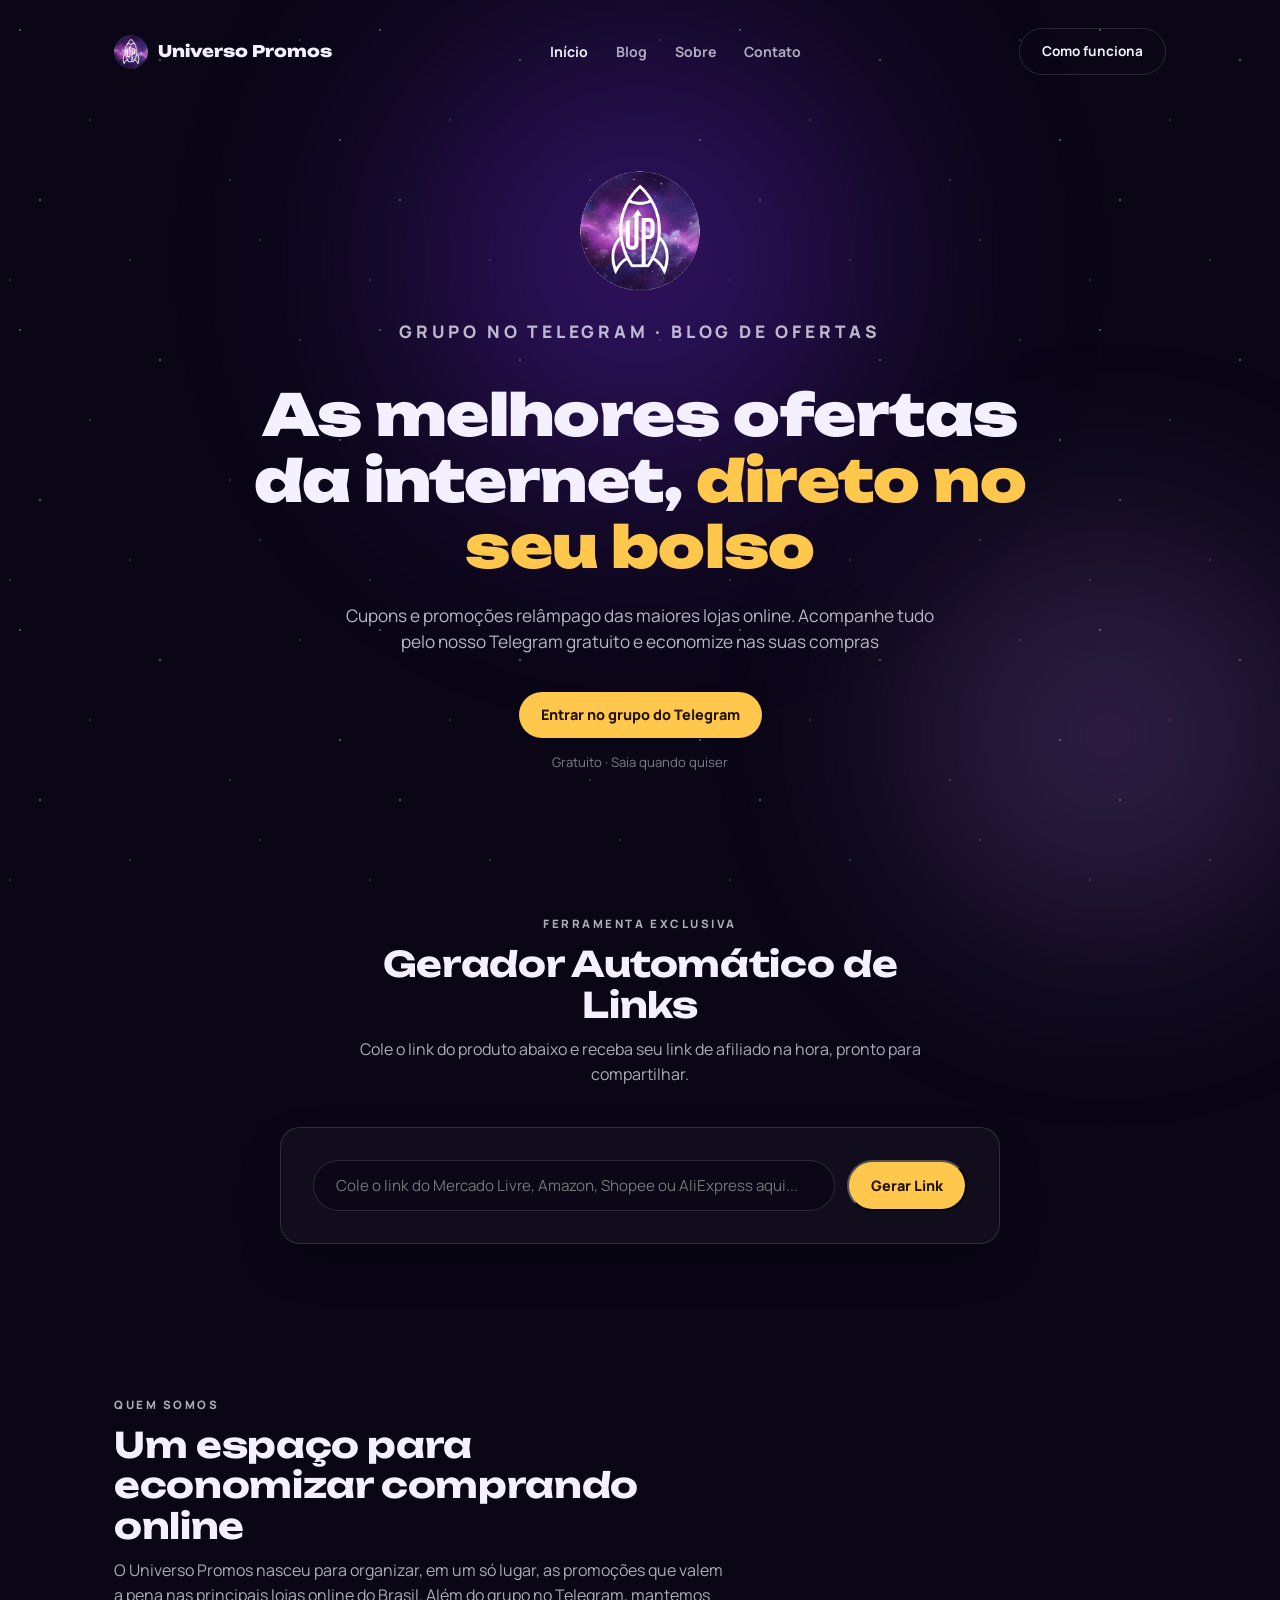
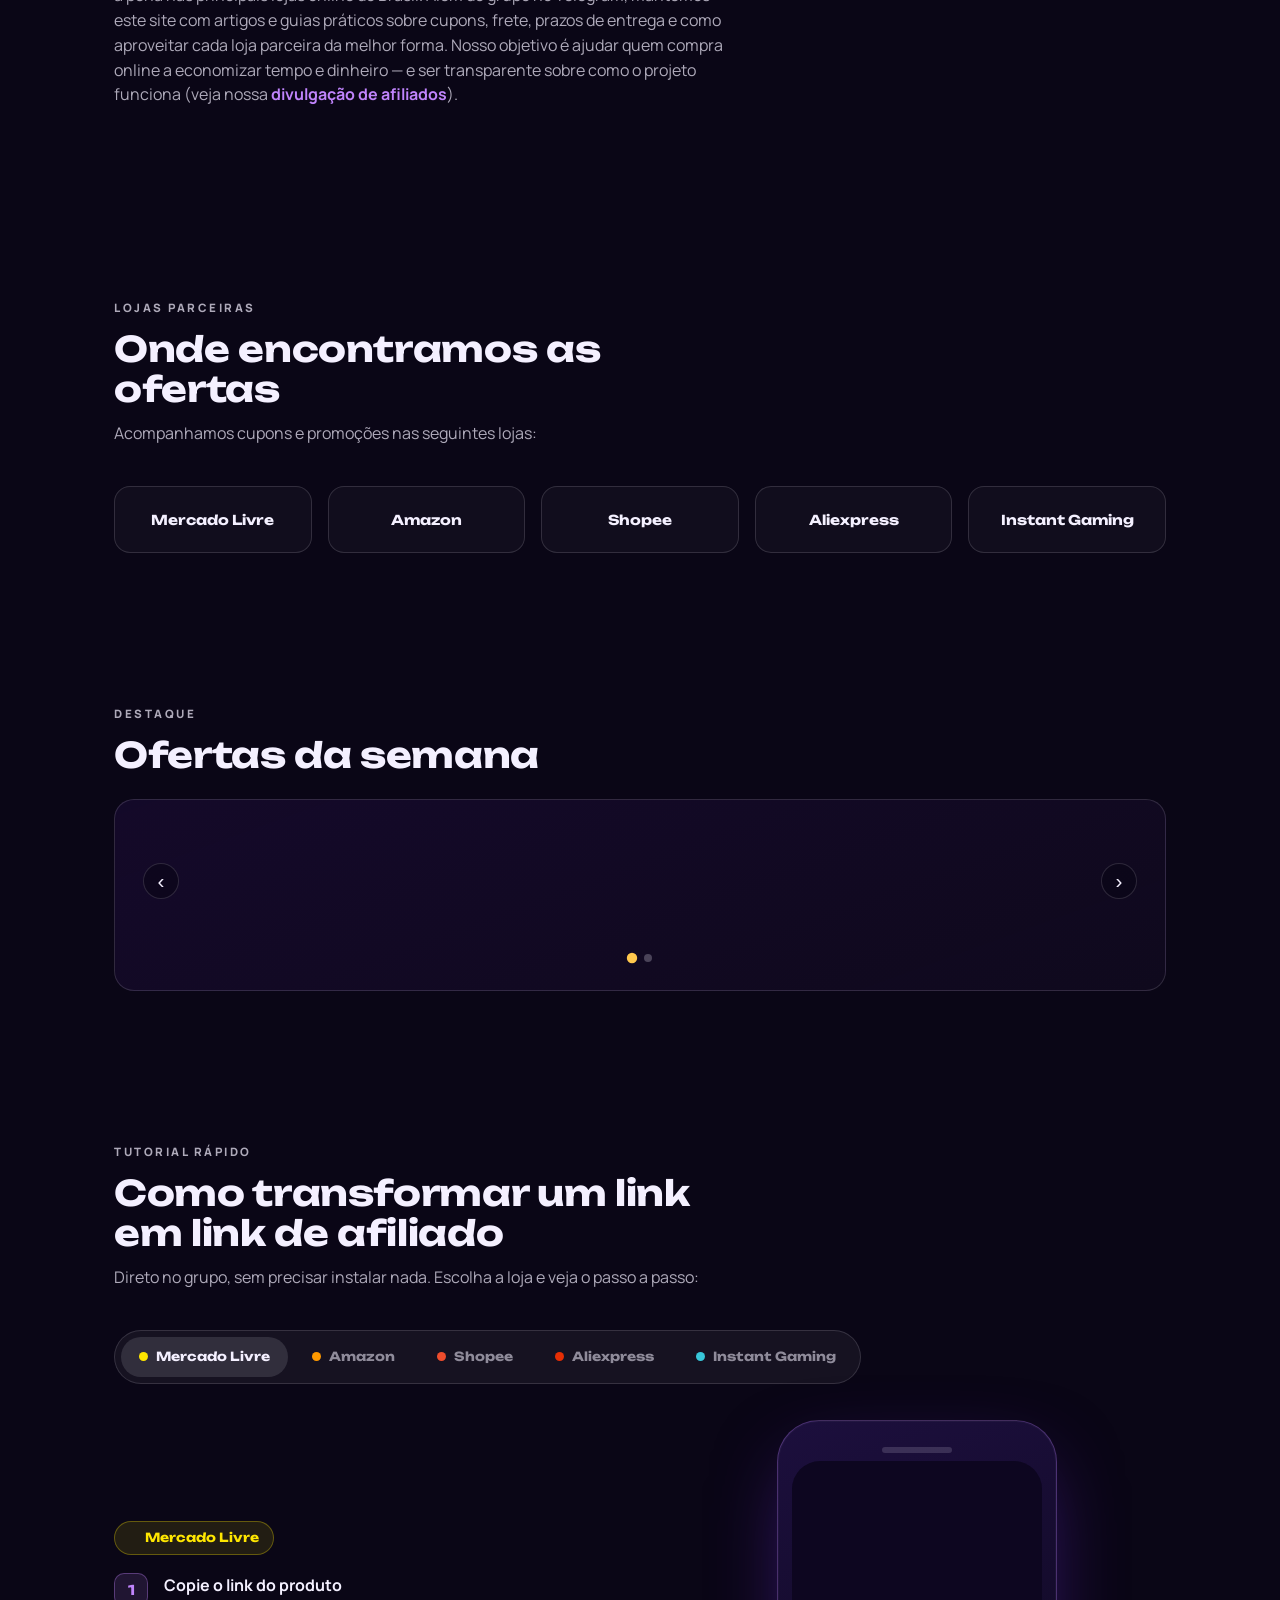
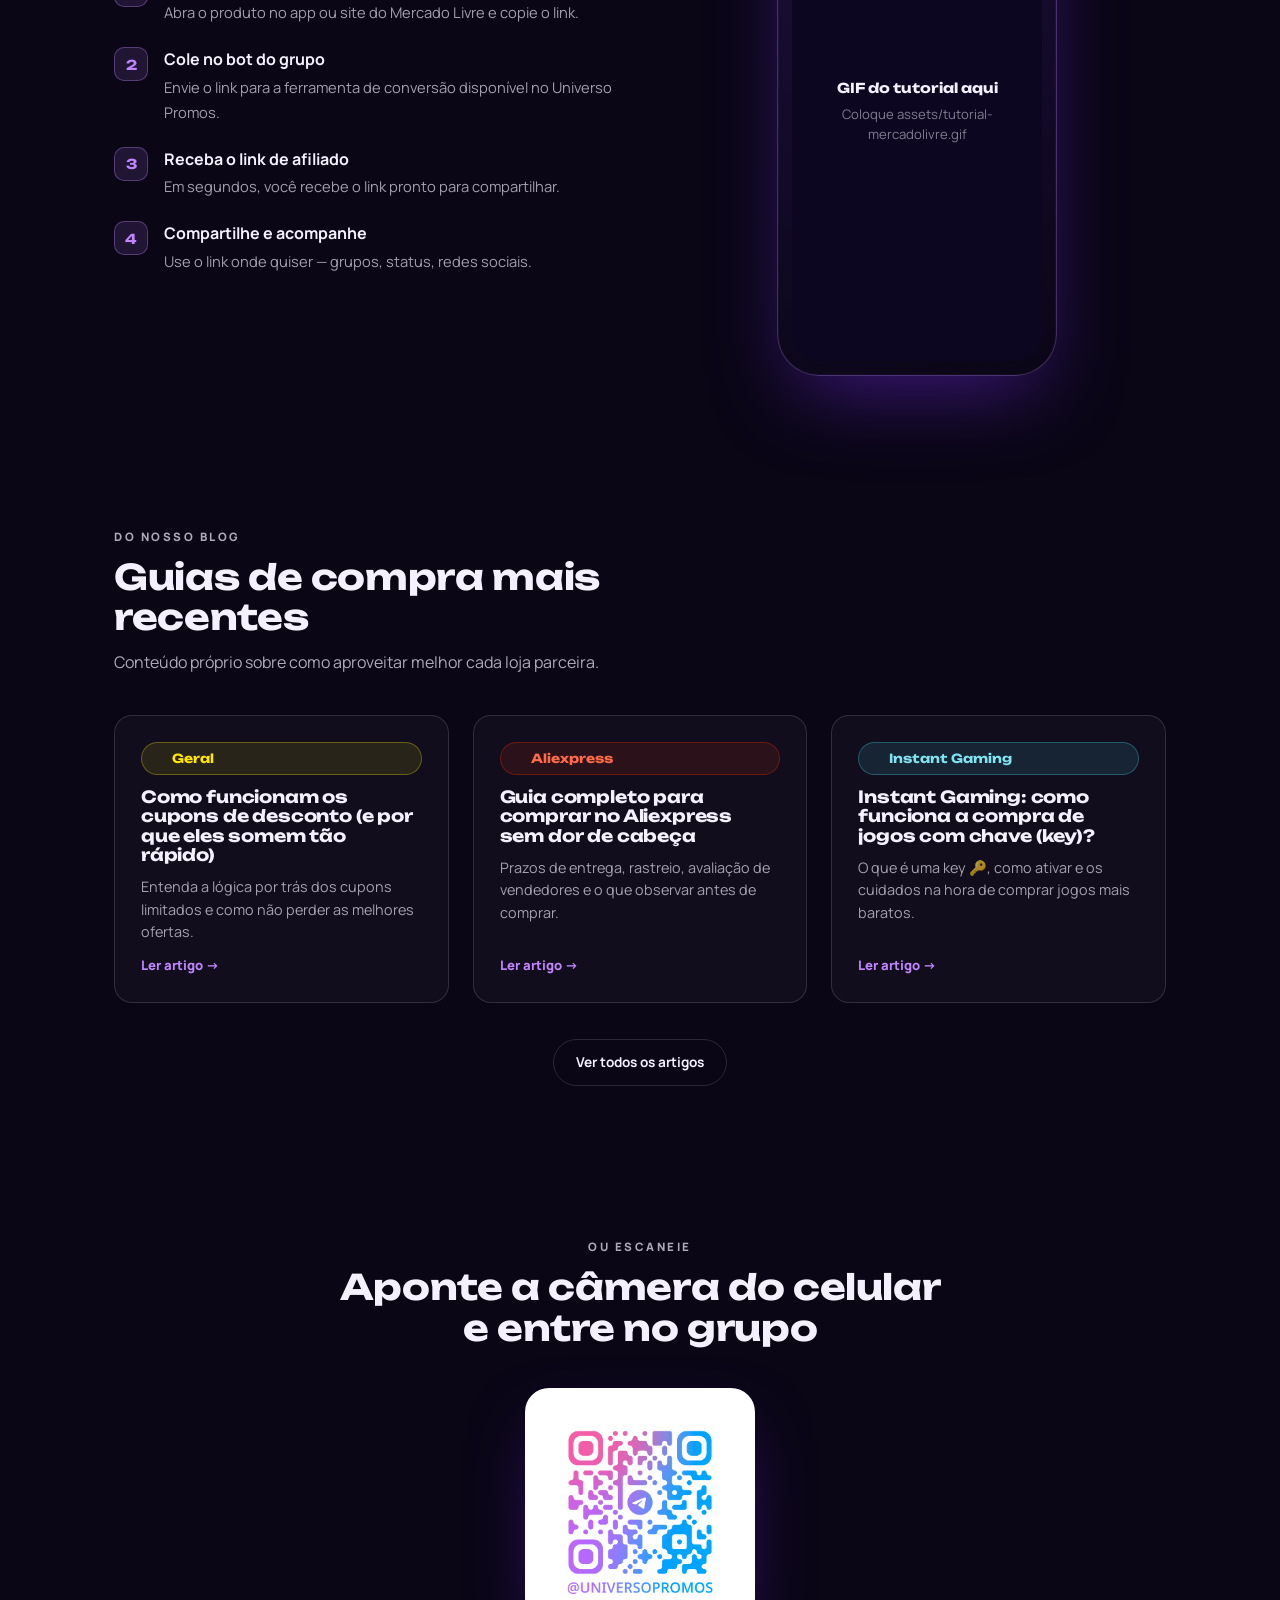
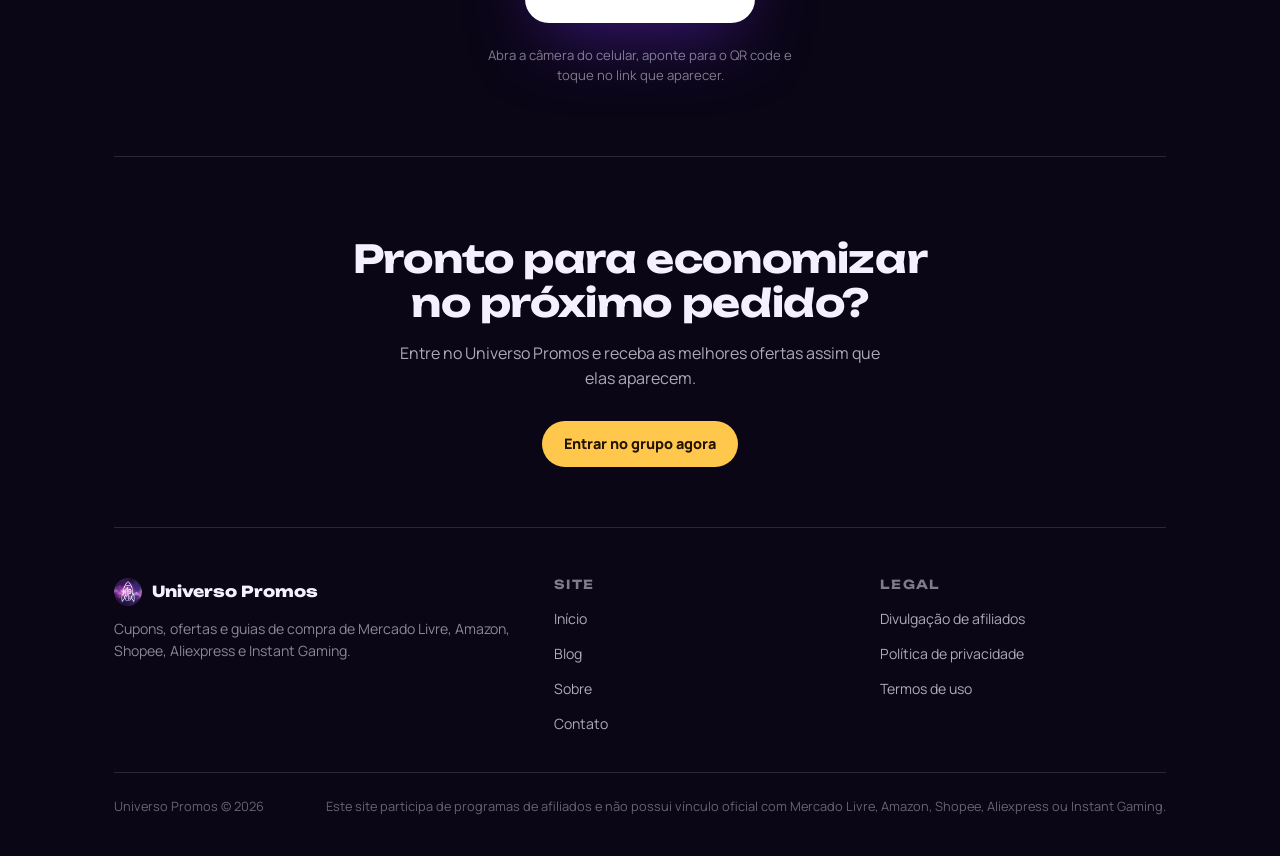
==== index.html @ 5298a3e6 "Atualizando css e index" ====
<!DOCTYPE html>
<html lang="pt-BR">
<head>
<meta charset="UTF-8">
<meta name="viewport" content="width=device-width, initial-scale=1.0">
<title>Universo Promos — Cupons e ofertas de Mercado Livre, Amazon, Shopee, Aliexpress e Instant Gaming</title>
<meta name="description" content="Universo Promos reúne cupons, ofertas e guias de compra de Mercado Livre, Amazon, Shopee, Aliexpress e Instant Gaming, com um grupo gratuito no Telegram.">
<link rel="preconnect" href="https://fonts.googleapis.com">
<link rel="preconnect" href="https://fonts.gstatic.com" crossorigin>
<link href="https://fonts.googleapis.com/css2?family=Unbounded:wght@400;600;800;900&family=Manrope:wght@400;500;600;700;800&display=swap" rel="stylesheet">
<link rel="stylesheet" href="assets/styles.css">
</head>
<body>

<div class="stars"></div>
<div class="glow-a"></div>
<div class="glow-b"></div>

<main>
  <div class="wrap">
    <header>
      <nav class="nav">
        <a class="brand" href="index.html">
          <img src="assets/logo.png" alt="Universo Promos">
          Universo Promos
        </a>
        <div class="nav-links">
          <a href="index.html" class="active">Início</a>
          <a href="blog/index.html">Blog</a>
          <a href="sobre.html">Sobre</a>
          <a href="contato.html">Contato</a>
        </div>
        <div class="nav-right">
          <a class="btn btn-ghost" href="#tutorial">Como funciona</a>
        </div>
      </nav>
    </header>

    <section class="hero">
      <img class="rocket-logo" src="assets/logo.png" alt="Logo Universo Promos">
      <p class="eyebrow">Grupo no Telegram · Blog de ofertas</p>
      <h1>As melhores ofertas da internet, <span>direto no seu bolso</span></h1>
      <p>Cupons e promoções relâmpago das maiores lojas online. Acompanhe tudo pelo nosso Telegram gratuito e economize nas suas compras</p>
      <div class="hero-cta">
        <a class="btn btn-primary" href="https://t.me/+qzWgET30uS9kYmZh" target="_blank" rel="noopener">Entrar no grupo do Telegram</a>
        <small>Gratuito · Saia quando quiser</small>
      </div>
    </section>

<section id="gerador">
      <div class="section-head" style="margin-left:auto; margin-right:auto; text-align:center;">
        <p class="eyebrow">Ferramenta Exclusiva</p>
        <h2>Gerador Automático de Links</h2>
        <p>Cole o link do produto abaixo e receba seu link de afiliado na hora, pronto para compartilhar.</p>
      </div>
      
      <div class="generator-card">
        <form id="link-form" class="generator-form">
          <input type="url" id="original-link" placeholder="Cole o link do Mercado Livre, Amazon, Shopee ou AliExpress aqui..." required>
          <button type="submit" class="btn btn-primary" id="generate-btn">Gerar Link</button>
        </form>
        
        <!-- Estado de Carregamento -->
        <div id="loading-state" class="hidden" role="status" aria-live="polite">
          <p>⏳ Processando seu link mágico...</p>
        </div>

        <!-- Estado de Erro -->
        <div id="error-state" class="hidden" role="alert" aria-live="assertive">
          <p></p>
        </div>

        <!-- Resultado -->
        <div id="result-container" class="result-container hidden" aria-live="polite">
          <p><strong>Sucesso!</strong> Seu link de afiliado gerado:</p>
          <div class="result-box">
            <a id="generated-link" class="generated-link" href="#" target="_blank" rel="noopener noreferrer nofollow">—</a>
            <a id="open-btn" class="btn btn-primary" href="#" target="_blank" rel="noopener noreferrer nofollow">Abrir link ↗</a>
          </div>
        </div>
      </div>
    </section>

    <section id="sobre-resumo">
      <div class="section-head">
        <p class="eyebrow">Quem somos</p>
        <h2>Um espaço para economizar comprando online</h2>
        <p>
          O Universo Promos nasceu para organizar, em um só lugar, as promoções que valem a pena nas
          principais lojas online do Brasil. Além do grupo no Telegram, mantemos este site com artigos e
          guias práticos sobre cupons, frete, prazos de entrega e como aproveitar cada loja parceira da
          melhor forma. Nosso objetivo é ajudar quem compra online a economizar tempo e dinheiro —
          e ser transparente sobre como o projeto funciona (veja nossa
          <a href="afiliados.html" style="color:var(--magenta); font-weight:700; text-decoration:none;">divulgação de afiliados</a>).
        </p>
      </div>
    </section>

    <section id="lojas">
      <div class="section-head">
        <p class="eyebrow">Lojas parceiras</p>
        <h2>Onde encontramos as ofertas</h2>
        <p>Acompanhamos cupons e promoções nas seguintes lojas:</p>
      </div>
      <div class="store-grid">
        <div class="store-card ml"><span class="dot"></span><strong>Mercado Livre</strong></div>
        <div class="store-card amazon"><span class="dot"></span><strong>Amazon</strong></div>
        <div class="store-card shopee"><span class="dot"></span><strong>Shopee</strong></div>
        <div class="store-card aliexpress"><span class="dot"></span><strong>Aliexpress</strong></div>
        <div class="store-card instant"><span class="dot"></span><strong>Instant Gaming</strong></div>
      </div>
    </section>

    <section id="banner">
      <div class="section-head" style="margin-bottom:24px;">
        <p class="eyebrow">Destaque</p>
        <h2>Ofertas da semana</h2>
      </div>

      <!--
        Tempo de exibição de cada banner: altere o valor de data-interval
        (em milissegundos) abaixo. 6000 = 6 segundos.
      -->
      <div class="carousel-card" data-interval="6000">
        <div class="banner-carousel">
          <div class="carousel-track">
            <!-- Slide 1: Instant Gaming -->
            <div class="carousel-slide">
              <div class="ig-banner-destaque" style="width:100%; display:flex; justify-content:center; align-items:center;"></div>
            </div>

            <!-- Slide 2: Aliexpress (725x90) -->
            <div class="carousel-slide">
              <a href="https://s.click.aliexpress.com/e/_C3FyWl2x?bz=725*90" target="_blank" rel="noopener noreferrer nofollow">
                <img width="725" height="90" src="https://ae-pic-a1.aliexpress-media.com/kf/Scfbe2c5b96c048b5ad2c177fb6ef8add4.png" alt="Oferta Aliexpress" class="carousel-img">
              </a>
            </div>

            <!--
              Para adicionar um novo banner ao carrossel, copie o padrão de um
              <div class="carousel-slide">...</div> acima e cole aqui dentro,
              com o conteúdo do novo banner. As setinhas e bolinhas se ajustam
              sozinhas para qualquer quantidade de slides.
            -->
          </div>
          <button type="button" class="carousel-arrow prev" aria-label="Banner anterior">‹</button>
          <button type="button" class="carousel-arrow next" aria-label="Próximo banner">›</button>
        </div>
        <div class="carousel-dots"></div>
      </div>
    </section>

    <section id="tutorial">
      <div class="section-head">
        <p class="eyebrow">Tutorial rápido</p>
        <h2>Como transformar um link em link de afiliado</h2>
        <p>Direto no grupo, sem precisar instalar nada. Escolha a loja e veja o passo a passo:</p>
      </div>

      <div class="tab-switch">
        <input type="radio" name="tabs" id="tab-ml" checked>
        <input type="radio" name="tabs" id="tab-amazon">
        <input type="radio" name="tabs" id="tab-shopee">
        <input type="radio" name="tabs" id="tab-aliexpress">
        <input type="radio" name="tabs" id="tab-instant">

        <div class="tab-labels">
          <label for="tab-ml"><span class="dot"></span>Mercado Livre</label>
          <label for="tab-amazon"><span class="dot"></span>Amazon</label>
          <label for="tab-shopee"><span class="dot"></span>Shopee</label>
          <label for="tab-aliexpress"><span class="dot"></span>Aliexpress</label>
          <label for="tab-instant"><span class="dot"></span>Instant Gaming</label>
        </div>

        <div class="tab-panels">
          <div class="panel panel-ml">
            <div class="tutorial-grid">
              <div>
                <span class="platform-tag ml"><span class="dot"></span>Mercado Livre</span>
                <ol class="steps">
                  <li><span class="step-num">1</span><div class="step-text"><strong>Copie o link do produto</strong><span>Abra o produto no app ou site do Mercado Livre e copie o link.</span></div></li>
                  <li><span class="step-num">2</span><div class="step-text"><strong>Cole no bot do grupo</strong><span>Envie o link para a ferramenta de conversão disponível no Universo Promos.</span></div></li>
                  <li><span class="step-num">3</span><div class="step-text"><strong>Receba o link de afiliado</strong><span>Em segundos, você recebe o link pronto para compartilhar.</span></div></li>
                  <li><span class="step-num">4</span><div class="step-text"><strong>Compartilhe e acompanhe</strong><span>Use o link onde quiser — grupos, status, redes sociais.</span></div></li>
                </ol>
              </div>
              <div class="phone-stage">
                <div class="phone">
                  <div class="phone-screen">
                    <div class="gif-placeholder"><strong>GIF do tutorial aqui</strong><span>Coloque assets/tutorial-mercadolivre.gif</span></div>
                  </div>
                </div>
              </div>
            </div>
          </div>

          <div class="panel panel-amazon">
            <div class="tutorial-grid">
              <div>
                <span class="platform-tag amazon"><span class="dot"></span>Amazon</span>
                <ol class="steps">
                  <li><span class="step-num">1</span><div class="step-text"><strong>Copie o link do produto</strong><span>Abra o produto no app ou site da Amazon e copie o link.</span></div></li>
                  <li><span class="step-num">2</span><div class="step-text"><strong>Cole no bot do grupo</strong><span>Envie o link para a ferramenta de conversão disponível no Universo Promos.</span></div></li>
                  <li><span class="step-num">3</span><div class="step-text"><strong>Receba o link de afiliado</strong><span>Em segundos, você recebe o link pronto para compartilhar.</span></div></li>
                  <li><span class="step-num">4</span><div class="step-text"><strong>Compartilhe e acompanhe</strong><span>Use o link onde quiser — grupos, status, redes sociais.</span></div></li>
                </ol>
              </div>
              <div class="phone-stage">
                <div class="phone">
                  <div class="phone-screen">
                    <div class="gif-placeholder"><strong>GIF do tutorial aqui</strong><span>Coloque assets/tutorial-amazon.gif</span></div>
                  </div>
                </div>
              </div>
            </div>
          </div>

          <div class="panel panel-shopee">
            <div class="tutorial-grid">
              <div>
                <span class="platform-tag shopee"><span class="dot"></span>Shopee</span>
                <ol class="steps">
                  <li><span class="step-num">1</span><div class="step-text"><strong>Copie o link do produto</strong><span>Abra o produto no app ou site da Shopee e copie o link.</span></div></li>
                  <li><span class="step-num">2</span><div class="step-text"><strong>Cole no bot do grupo</strong><span>Envie o link para a ferramenta de conversão disponível no Universo Promos.</span></div></li>
                  <li><span class="step-num">3</span><div class="step-text"><strong>Receba o link de afiliado</strong><span>Em segundos, você recebe o link pronto para compartilhar.</span></div></li>
                  <li><span class="step-num">4</span><div class="step-text"><strong>Compartilhe e acompanhe</strong><span>Use o link onde quiser — grupos, status, redes sociais.</span></div></li>
                </ol>
              </div>
              <div class="phone-stage">
                <div class="phone">
                  <div class="phone-screen">
                    <div class="gif-placeholder"><strong>GIF do tutorial aqui</strong><span>Coloque assets/tutorial-shopee.gif</span></div>
                  </div>
                </div>
              </div>
            </div>
          </div>

          <div class="panel panel-aliexpress">
            <div class="tutorial-grid">
              <div>
                <span class="platform-tag aliexpress"><span class="dot"></span>Aliexpress</span>
                <ol class="steps">
                  <li><span class="step-num">1</span><div class="step-text"><strong>Copie o link do produto</strong><span>Abra o produto no app ou site do Aliexpress e copie o link.</span></div></li>
                  <li><span class="step-num">2</span><div class="step-text"><strong>Cole no bot do grupo</strong><span>Envie o link para a ferramenta de conversão disponível no Universo Promos.</span></div></li>
                  <li><span class="step-num">3</span><div class="step-text"><strong>Receba o link de afiliado</strong><span>Em segundos, você recebe o link pronto para compartilhar.</span></div></li>
                  <li><span class="step-num">4</span><div class="step-text"><strong>Compartilhe e acompanhe</strong><span>Use o link onde quiser — grupos, status, redes sociais.</span></div></li>
                </ol>
              </div>
              <div class="phone-stage">
                <div class="phone">
                  <div class="phone-screen">
                    <div class="gif-placeholder"><strong>GIF do tutorial aqui</strong><span>Coloque assets/tutorial-aliexpress.gif</span></div>
                  </div>
                </div>
              </div>
            </div>
          </div>

          <div class="panel panel-instant">
            <div class="tutorial-grid">
              <div>
                <span class="platform-tag instant"><span class="dot"></span>Instant Gaming</span>
                <ol class="steps">
                  <li><span class="step-num">1</span><div class="step-text"><strong>Copie o link do produto</strong><span>Abra o jogo no site da Instant Gaming e copie o link.</span></div></li>
                  <li><span class="step-num">2</span><div class="step-text"><strong>Cole no bot do grupo</strong><span>Envie o link para a ferramenta de conversão disponível no Universo Promos.</span></div></li>
                  <li><span class="step-num">3</span><div class="step-text"><strong>Receba o link de afiliado</strong><span>Em segundos, você recebe o link pronto para compartilhar.</span></div></li>
                  <li><span class="step-num">4</span><div class="step-text"><strong>Compartilhe e acompanhe</strong><span>Use o link onde quiser — grupos, status, redes sociais.</span></div></li>
                </ol>
              </div>
              <div class="phone-stage">
                <div class="phone">
                  <div class="phone-screen">
                    <div class="gif-placeholder"><strong>GIF do tutorial aqui</strong><span>Coloque assets/tutorial-instant-gaming.gif</span></div>
                  </div>
                </div>
              </div>
            </div>
          </div>
        </div>
      </div>
    </section>

    <section id="blog-preview">
      <div class="section-head">
        <p class="eyebrow">Do nosso blog</p>
        <h2>Guias de compra mais recentes</h2>
        <p>Conteúdo próprio sobre como aproveitar melhor cada loja parceira.</p>
      </div>
      <div class="article-grid">
        <a class="article-card" href="blog/como-funcionam-cupons-de-desconto.html">
          <span class="platform-tag ml"><span class="dot"></span>Geral</span>
          <h3>Como funcionam os cupons de desconto (e por que eles somem tão rápido)</h3>
          <p>Entenda a lógica por trás dos cupons limitados e como não perder as melhores ofertas.</p>
          <span class="read-more">Ler artigo →</span>
        </a>
        <a class="article-card" href="blog/guia-compras-aliexpress.html">
          <span class="platform-tag aliexpress"><span class="dot"></span>Aliexpress</span>
          <h3>Guia completo para comprar no Aliexpress sem dor de cabeça</h3>
          <p>Prazos de entrega, rastreio, avaliação de vendedores e o que observar antes de comprar.</p>
          <span class="read-more">Ler artigo →</span>
        </a>
        <a class="article-card" href="blog/guia-instant-gaming.html">
          <span class="platform-tag instant"><span class="dot"></span>Instant Gaming</span>
          <h3>Instant Gaming: como funciona a compra de jogos com chave (key)?</h3>
          <p>O que é uma key &#x1F511;, como ativar e os cuidados na hora de comprar jogos mais baratos.</p>
          <span class="read-more">Ler artigo →</span>
        </a>
      </div>
      <div style="text-align:center; margin-top:36px;">
        <a class="btn btn-ghost" href="blog/index.html">Ver todos os artigos</a>
      </div>
    </section>

    <section id="qrcode">
      <div class="section-head" style="margin-left:auto; margin-right:auto; text-align:center;">
        <p class="eyebrow">Ou escaneie</p>
        <h2>Aponte a câmera do celular e entre no grupo</h2>
      </div>
      <div class="qr-block">
        <div class="qr-card">
          <img src="assets/qrcode.png" alt="QR code para entrar no grupo Universo Promos">
        </div>
        <small>Abra a câmera do celular, aponte para o QR code e toque no link que aparecer.</small>
      </div>
    </section>

    <section class="final-cta">
      <h2>Pronto para economizar no próximo pedido?</h2>
      <p>Entre no Universo Promos e receba as melhores ofertas assim que elas aparecem.</p>
      <a class="btn btn-primary" href="https://t.me/+qzWgET30uS9kYmZh" target="_blank" rel="noopener">Entrar no grupo agora</a>
    </section>

    <footer>
      <div class="footer-grid">
        <div class="footer-col">
          <div class="footer-brand"><img src="assets/logo.png" alt="Universo Promos"> Universo Promos</div>
          <p>Cupons, ofertas e guias de compra de Mercado Livre, Amazon, Shopee, Aliexpress e Instant Gaming.</p>
        </div>
        <div class="footer-col">
          <h4>Site</h4>
          <ul>
            <li><a href="index.html">Início</a></li>
            <li><a href="blog/index.html">Blog</a></li>
            <li><a href="sobre.html">Sobre</a></li>
            <li><a href="contato.html">Contato</a></li>
          </ul>
        </div>
        <div class="footer-col">
          <h4>Legal</h4>
          <ul>
            <li><a href="afiliados.html">Divulgação de afiliados</a></li>
            <li><a href="privacidade.html">Política de privacidade</a></li>
            <li><a href="termos.html">Termos de uso</a></li>
          </ul>
        </div>
      </div>
      <div class="footer-bottom">
        <span>Universo Promos © 2026</span>
        <span>Este site participa de programas de afiliados e não possui vínculo oficial com Mercado Livre, Amazon, Shopee, Aliexpress ou Instant Gaming.</span>
      </div>
    </footer>
  </div>
</main>

<!-- Integração do Banner Instant Gaming -->
<script src="assets/ig-config.js"></script>
<script src="https://www.instant-gaming.com/api/banner/partner/loader.js" defer></script>

<!-- Gerador de links de afiliado -->
<script src="assets/main.js" defer></script>

<!-- Carrossel de banners -->
<script src="assets/carousel.js" defer></script>

</body>
</html>
---- assets/styles.css ----
/* ===========================================================
   Universo Promos — shared stylesheet
   =========================================================== */

:root{
  --bg-deep:#0a0616;
  --bg-mid:#150a30;
  --purple:#6d28d9;
  --purple-2:#4c1d95;
  --magenta:#c084fc;
  --gold:#ffc84d;
  --off-white:#f4f0ff;
  --line:rgba(244,240,255,0.14);
  --max-w:1100px;
  --max-w-article:720px;

  --ml-yellow:#fee600;
  --amazon-orange:#ff9900;
  --shopee-orange:#ee4d2d;
  --aliexpress-red:#e62e04;
  --instant-teal:#38c6d9;
}

*{box-sizing:border-box;}
html{scroll-behavior:smooth;}
body{
  margin:0;
  background:var(--bg-deep);
  color:var(--off-white);
  font-family:'Manrope',sans-serif;
  line-height:1.55;
  -webkit-font-smoothing:antialiased;
  overflow-x:hidden;
}
h1,h2,h3,h4{
  font-family:'Unbounded',sans-serif;
  margin:0;
  line-height:1.15;
  letter-spacing:-0.01em;
}
a{color:inherit;}
img{max-width:100%; display:block;}
.wrap{max-width:var(--max-w); margin:0 auto; padding:0 24px;}
.eyebrow{
  font-family:'Manrope',sans-serif;
  font-weight:800;
  font-size:0.72rem;
  letter-spacing:0.22em;
  text-transform:uppercase;
  color:var(--magenta);
}
.hidden{display:none !important;}

/* ---------- starfield background ---------- */
.stars{
  position:fixed; inset:0; z-index:0; pointer-events:none;
  background:
    radial-gradient(1.5px 1.5px at 20px 30px, #fff, transparent),
    radial-gradient(1px 1px at 90px 120px, #fff, transparent),
    radial-gradient(1.5px 1.5px at 160px 60px, #fff, transparent),
    radial-gradient(1px 1px at 230px 180px, #fff, transparent),
    radial-gradient(1px 1px at 300px 40px, #fff, transparent),
    radial-gradient(1.5px 1.5px at 40px 200px, #fff, transparent),
    radial-gradient(1px 1px at 130px 260px, #fff, transparent),
    radial-gradient(1px 1px at 260px 240px, #fff, transparent),
    radial-gradient(1.5px 1.5px at 340px 140px, #fff, transparent),
    radial-gradient(1px 1px at 10px 280px, #fff, transparent);
  background-repeat:repeat;
  background-size:360px 300px;
  opacity:0.55;
  animation:drift 90s linear infinite;
}
.glow-a, .glow-b{
  position:fixed; z-index:0; pointer-events:none; filter:blur(90px); opacity:0.5;
}
.glow-a{
  top:-10%; left:50%; width:700px; height:700px; margin-left:-350px;
  background:radial-gradient(circle, var(--purple) 0%, transparent 70%);
}
.glow-b{
  bottom:-15%; right:-10%; width:600px; height:600px;
  background:radial-gradient(circle, var(--magenta) 0%, transparent 70%);
  opacity:0.28;
}
@keyframes drift{ from{background-position:0 0;} to{background-position:-360px 300px;} }

main{position:relative; z-index:1;}

/* ---------- header / nav ---------- */
header{padding:28px 0 0;}
.nav{display:flex; align-items:center; justify-content:space-between; gap:20px;}
.brand{display:flex; align-items:center; gap:10px; font-family:'Unbounded',sans-serif; font-weight:800; font-size:1rem; text-decoration:none;}
.brand img{width:34px; height:34px; border-radius:50%;}
.nav-links{display:flex; align-items:center; gap:28px;}
.nav-links a{
  text-decoration:none; font-weight:700; font-size:0.88rem;
  color:rgba(244,240,255,0.7);
  transition:color .15s ease;
}
.nav-links a:hover, .nav-links a.active{color:var(--off-white);}
.nav-right{display:flex; align-items:center; gap:18px;}

.btn{
  display:inline-flex; align-items:center; gap:8px;
  font-family:'Manrope',sans-serif; font-weight:800; font-size:0.9rem;
  padding:12px 22px; border-radius:999px; text-decoration:none;
  transition:transform .15s ease, box-shadow .15s ease;
}
.btn-primary{
  background:var(--gold); color:#241300;
  box-shadow:0 0 0 0 rgba(255,200,77,0.5);
}
.btn-primary:hover{transform:translateY(-2px); box-shadow:0 8px 24px rgba(255,200,77,0.35);}
.btn-ghost{
  border:1px solid var(--line); color:var(--off-white); font-weight:700; font-size:0.85rem;
}
.btn-ghost:hover{border-color:var(--magenta);}

/* ---------- hero ---------- */
.hero{padding:96px 0 60px; text-align:center;}
.hero .rocket-logo{width:120px; height:120px; margin:0 auto 28px; border-radius:50%; animation:float 5s ease-in-out infinite;}
@keyframes float{0%,100%{transform:translateY(0);} 50%{transform:translateY(-10px);}}
.hero h1{font-size:clamp(2.2rem, 5vw, 3.6rem); font-weight:900; max-width:820px; margin:0 auto;}
.hero h1 span{color:var(--gold);}
.hero p{max-width:600px; margin:22px auto 36px; color:rgba(244,240,255,0.75); font-size:1.08rem;}
.hero-cta{display:flex; flex-direction:column; align-items:center; gap:14px;}
.hero-cta small{color:rgba(244,240,255,0.5); font-size:0.82rem;}

/* smaller page hero (for inner pages) */
.page-hero{padding:70px 0 30px;}
.page-hero h1{font-size:clamp(1.8rem, 4vw, 2.6rem);}
.page-hero p{max-width:640px; color:rgba(244,240,255,0.7); margin-top:14px; font-size:1rem;}

/* ---------- section shell ---------- */
section{padding:70px 0;}
.section-head{max-width:620px; margin:0 0 40px;}
.section-head h2{font-size:clamp(1.6rem,3.4vw,2.2rem); margin-top:10px;}
.section-head p{color:rgba(244,240,255,0.7); margin-top:12px;}

/* ---------- link generator ---------- */
.generator-card{
  max-width:720px; margin:0 auto;
  background:rgba(244,240,255,0.03);
  border:1px solid var(--line);
  border-radius:20px;
  padding:32px;
  box-shadow:0 20px 50px -10px rgba(0,0,0,0.3);
}
.generator-form{display:flex; gap:12px;}
.generator-form input[type="url"]{
  flex:1;
  background:rgba(10,6,22,0.7);
  border:1px solid var(--line);
  border-radius:999px;
  padding:14px 22px;
  color:var(--off-white);
  font-family:'Manrope',sans-serif;
  font-size:0.95rem;
  transition:border-color .2s ease, box-shadow .2s ease;
}
.generator-form input[type="url"]:focus{
  outline:none; border-color:var(--magenta);
  box-shadow:0 0 0 3px rgba(192,132,252,0.15);
}

#loading-state{
  margin-top:24px; text-align:center; color:var(--magenta);
  font-weight:700; font-size:0.9rem; animation:pulse 1.5s infinite;
}
@keyframes pulse{0%,100%{opacity:1;} 50%{opacity:0.5;}}

#error-state{
  margin-top:20px; padding:14px 18px; border-radius:14px;
  background:rgba(238,77,45,0.1); border:1px solid rgba(238,77,45,0.35);
  color:#ffb199; font-size:0.88rem; text-align:center;
}

.result-container{
  margin-top:24px; padding-top:24px; border-top:1px dashed var(--line);
  animation:fadeIn .4s ease;
}
@keyframes fadeIn{from{opacity:0; transform:translateY(-10px);} to{opacity:1; transform:translateY(0);}}

.result-box{display:flex; align-items:center; gap:12px; margin-top:12px; flex-wrap:wrap;}
.generated-link{
  flex:1 1 240px; width:100%; min-width:0; box-sizing:border-box;
  background:rgba(192,132,252,0.08);
  border:1px solid rgba(192,132,252,0.4);
  border-radius:999px;
  padding:12px 20px;
  color:var(--gold);
  font-weight:700;
  font-family:'Manrope',sans-serif;
  text-decoration:none;
  white-space:nowrap; overflow:hidden; text-overflow:ellipsis;
}
.generated-link:hover{border-color:var(--gold);}
.result-box .btn{flex:none;}

/* ---------- banner carousel ("Ofertas da semana") ---------- */

.carousel-card{
  border:1px solid var(--line); border-radius:20px; padding:28px;
  background:linear-gradient(160deg, rgba(109,40,217,0.10), rgba(192,132,252,0.03));
}
.banner-carousel{position:relative;}
.carousel-track{display:grid;}
.carousel-slide{
  grid-area:1 / 1;
  display:flex; align-items:center; justify-content:center;
  padding:8px 48px;
  opacity:0; visibility:hidden;
  transition:opacity .5s ease;
}
.carousel-slide.is-active{opacity:1; visibility:visible; position:relative; z-index:2;}
.carousel-img{max-width:100%; height:auto; border-radius:10px; display:block;}

.carousel-arrow{
  position:absolute; top:50%; transform:translateY(-50%);
  width:36px; height:36px; border-radius:50%;
  border:1px solid var(--line); background:rgba(10,6,22,0.6);
  color:var(--off-white); font-size:1.3rem; line-height:1; padding:0;
  display:flex; align-items:center; justify-content:center; cursor:pointer;
  transition:border-color .15s ease, background .15s ease;
  z-index:3;
}
.carousel-arrow:hover{border-color:var(--magenta); background:rgba(192,132,252,0.18);}
.carousel-arrow.prev{left:0;}
.carousel-arrow.next{right:0;}

.carousel-dots{display:flex; justify-content:center; align-items:center; gap:8px; margin-top:20px;}
.carousel-dot{
  width:8px; height:8px; border-radius:50%; padding:0; border:none;
  background:rgba(244,240,255,0.25); cursor:pointer;
  transition:background .2s ease, transform .2s ease;
}
.carousel-dot:hover{background:rgba(244,240,255,0.5);}
.carousel-dot.is-active{background:var(--gold); transform:scale(1.3);}

/* ---------- store partner grid ---------- */
.store-grid{
  display:grid; grid-template-columns:repeat(5, 1fr); gap:16px;
}
.store-card{
  border:1px solid var(--line); border-radius:16px; padding:22px 16px;
  text-align:center; background:rgba(244,240,255,0.03);
}
.store-card .dot{width:10px; height:10px; border-radius:50%; margin:0 auto 12px;}
.store-card strong{display:block; font-family:'Unbounded',sans-serif; font-size:0.85rem;}
.store-card.ml .dot{background:var(--ml-yellow);}
.store-card.amazon .dot{background:var(--amazon-orange);}
.store-card.shopee .dot{background:var(--shopee-orange);}
.store-card.aliexpress .dot{background:var(--aliexpress-red);}
.store-card.instant .dot{background:var(--instant-teal);}

/* ---------- tutorial tabs ---------- */
.tab-switch input{position:absolute; opacity:0; pointer-events:none;}
.tab-labels{
  display:inline-flex; gap:6px; padding:6px; flex-wrap:wrap; justify-content:center;
  background:rgba(244,240,255,0.05); border:1px solid var(--line);
  border-radius:999px; margin-bottom:36px;
}
.tab-labels label{
  display:inline-flex; align-items:center; gap:8px;
  padding:10px 18px; border-radius:999px; cursor:pointer;
  font-family:'Unbounded',sans-serif; font-weight:700; font-size:0.78rem;
  color:rgba(244,240,255,0.55);
  transition:background .2s ease, color .2s ease;
}
.tab-labels label .dot{width:9px; height:9px; border-radius:50%; flex:none;}
.tab-labels label[for="tab-ml"] .dot{background:var(--ml-yellow);}
.tab-labels label[for="tab-amazon"] .dot{background:var(--amazon-orange);}
.tab-labels label[for="tab-shopee"] .dot{background:var(--shopee-orange);}
.tab-labels label[for="tab-aliexpress"] .dot{background:var(--aliexpress-red);}
.tab-labels label[for="tab-instant"] .dot{background:var(--instant-teal);}
#tab-ml:checked ~ .tab-labels label[for="tab-ml"],
#tab-amazon:checked ~ .tab-labels label[for="tab-amazon"],
#tab-shopee:checked ~ .tab-labels label[for="tab-shopee"],
#tab-aliexpress:checked ~ .tab-labels label[for="tab-aliexpress"],
#tab-instant:checked ~ .tab-labels label[for="tab-instant"]{
  background:rgba(244,240,255,0.12); color:var(--off-white);
}
.tab-panels .panel{display:none;}
#tab-ml:checked ~ .tab-panels .panel-ml{display:block;}
#tab-amazon:checked ~ .tab-panels .panel-amazon{display:block;}
#tab-shopee:checked ~ .tab-panels .panel-shopee{display:block;}
#tab-aliexpress:checked ~ .tab-panels .panel-aliexpress{display:block;}
#tab-instant:checked ~ .tab-panels .panel-instant{display:block;}

.platform-tag{
  display:inline-flex; align-items:center; gap:8px;
  font-family:'Unbounded',sans-serif; font-weight:700; font-size:0.78rem;
  padding:6px 14px; border-radius:999px; margin-bottom:18px;
}
.platform-tag .dot{width:8px; height:8px; border-radius:50%;}
.platform-tag.ml{background:rgba(254,230,0,0.1); border:1px solid rgba(254,230,0,0.3); color:#fee600;}
.platform-tag.amazon{background:rgba(255,153,0,0.1); border:1px solid rgba(255,153,0,0.35); color:#ffb84d;}
.platform-tag.shopee{background:rgba(238,77,45,0.12); border:1px solid rgba(238,77,45,0.35); color:#ff8266;}
.platform-tag.aliexpress{background:rgba(230,46,4,0.12); border:1px solid rgba(230,46,4,0.35); color:#ff6b47;}
.platform-tag.instant{background:rgba(56,198,217,0.12); border:1px solid rgba(56,198,217,0.35); color:#7fe3f0;}

.tutorial-grid{display:grid; grid-template-columns:1fr 1fr; gap:56px; align-items:center;}
.steps{list-style:none; margin:0; padding:0; display:flex; flex-direction:column; gap:22px;}
.steps li{display:flex; gap:16px; align-items:flex-start;}
.step-num{
  flex:none; width:34px; height:34px; border-radius:10px;
  background:rgba(192,132,252,0.12); border:1px solid rgba(192,132,252,0.35);
  display:flex; align-items:center; justify-content:center;
  font-family:'Unbounded',sans-serif; font-weight:700; font-size:0.85rem; color:var(--magenta);
}
.step-text strong{display:block; font-size:1rem; margin-bottom:3px;}
.step-text span{color:rgba(244,240,255,0.65); font-size:0.92rem;}

/* phone mockup */
.phone-stage{display:flex; justify-content:center;}
.phone{
  width:280px; border-radius:42px; padding:14px;
  background:linear-gradient(160deg, #1c0f3d, #0a0616);
  border:1px solid rgba(192,132,252,0.3);
  box-shadow:0 30px 80px -20px rgba(109,40,217,0.55), inset 0 0 0 1px rgba(255,255,255,0.03);
  position:relative;
}
.phone::before{
  content:""; position:absolute; top:26px; left:50%; transform:translateX(-50%);
  width:70px; height:6px; border-radius:99px; background:rgba(244,240,255,0.15);
}
.phone-screen{
  margin-top:26px; border-radius:28px; aspect-ratio:9/18; background:#0d0620;
  overflow:hidden; position:relative; display:flex; align-items:center; justify-content:center;
}
.phone-screen img{width:100%; height:100%; object-fit:cover;}
.phone-screen .gif-placeholder{text-align:center; padding:20px; color:rgba(244,240,255,0.5); font-size:0.82rem;}
.phone-screen .gif-placeholder strong{display:block; color:var(--off-white); font-family:'Unbounded',sans-serif; font-size:0.85rem; margin-bottom:6px;}

/* ---------- qr code ---------- */
.qr-block{display:flex; flex-direction:column; align-items:center; gap:22px; text-align:center;}
.qr-card{
  width:230px; background:#ffffff; border-radius:24px; padding:20px;
  box-shadow:0 30px 70px -20px rgba(109,40,217,0.5); border:1px solid rgba(255,255,255,0.6);
}
.qr-card img{width:100%; height:auto; display:block; border-radius:6px;}
.qr-card .qr-placeholder{
  aspect-ratio:1/1; border-radius:6px; border:1.5px dashed rgba(109,40,217,0.4);
  display:flex; align-items:center; justify-content:center;
  color:#5b21b6; font-size:0.78rem; padding:16px; text-align:center;
  font-family:'Manrope',sans-serif;
}
.qr-block small{color:rgba(244,240,255,0.5); font-size:0.82rem; max-width:320px;}

/* ---------- article / blog cards ---------- */
.article-grid{display:grid; grid-template-columns:repeat(3, 1fr); gap:24px;}
.article-card{
  border:1px solid var(--line); border-radius:18px; padding:26px;
  background:rgba(244,240,255,0.03); text-decoration:none;
  display:flex; flex-direction:column; gap:12px;
  transition:border-color .15s ease, transform .15s ease;
}
.article-card:hover{border-color:rgba(192,132,252,0.5); transform:translateY(-3px);}
.article-card .platform-tag{margin-bottom:0;}
.article-card h3{font-size:1.05rem; font-weight:700;}
.article-card p{color:rgba(244,240,255,0.65); font-size:0.9rem; margin:0;}
.article-card .read-more{font-size:0.82rem; font-weight:800; color:var(--magenta); margin-top:auto;}

/* ---------- article page (prose) ---------- */
.article-body{max-width:var(--max-w-article); margin:0 auto;}
.article-body h2{font-size:1.4rem; margin-top:40px; margin-bottom:14px;}
.article-body h3{font-size:1.15rem; margin-top:28px; margin-bottom:10px;}
.article-body p{color:rgba(244,240,255,0.82); margin:0 0 18px; font-size:1.02rem;}
.article-body ul, .article-body ol{color:rgba(244,240,255,0.82); margin:0 0 18px; padding-left:22px;}
.article-body li{margin-bottom:8px;}
.article-body strong{color:var(--off-white);}
.disclosure-note{
  max-width:var(--max-w-article); margin:0 auto 40px;
  border:1px solid rgba(192,132,252,0.35); background:rgba(192,132,252,0.06);
  border-radius:14px; padding:16px 20px; font-size:0.88rem; color:rgba(244,240,255,0.75);
}
.breadcrumb{max-width:var(--max-w-article); margin:0 auto 24px; font-size:0.85rem; color:rgba(244,240,255,0.5);}
.breadcrumb a{color:var(--magenta); text-decoration:none; font-weight:700;}

/* ---------- simple content pages (about/contact/legal) ---------- */
.prose{max-width:var(--max-w-article); margin:0 auto;}
.prose h2{font-size:1.3rem; margin-top:36px; margin-bottom:12px;}
.prose p{color:rgba(244,240,255,0.8); margin:0 0 16px; font-size:1rem;}
.prose ul{color:rgba(244,240,255,0.8); padding-left:22px; margin:0 0 16px;}
.prose li{margin-bottom:8px;}
.contact-cards{display:grid; grid-template-columns:1fr 1fr; gap:20px; max-width:var(--max-w-article); margin:0 auto;}
.contact-card{
  border:1px solid var(--line); border-radius:16px; padding:24px;
  background:rgba(244,240,255,0.03); text-align:center;
}
.contact-card strong{display:block; font-family:'Unbounded',sans-serif; font-size:0.95rem; margin-bottom:8px;}
.contact-card a{color:var(--magenta); text-decoration:none; font-weight:700; font-size:0.9rem;}

/* ---------- final cta ---------- */
.final-cta{text-align:center; border-top:1px solid var(--line); padding:80px 0 60px;}
.final-cta h2{font-size:clamp(1.7rem,3.8vw,2.4rem); max-width:600px; margin:0 auto 16px;}
.final-cta p{color:rgba(244,240,255,0.7); max-width:480px; margin:0 auto 30px;}

/* ---------- footer ---------- */
footer{border-top:1px solid var(--line); padding:50px 0 40px;}
.footer-grid{display:grid; grid-template-columns:1.4fr 1fr 1fr; gap:40px; margin-bottom:36px;}
.footer-brand{display:flex; align-items:center; gap:10px; font-family:'Unbounded',sans-serif; font-weight:800; font-size:0.95rem; margin-bottom:12px;}
.footer-brand img{width:28px; height:28px; border-radius:50%;}
.footer-col p{color:rgba(244,240,255,0.55); font-size:0.88rem; margin:0;}
.footer-col h4{font-size:0.78rem; text-transform:uppercase; letter-spacing:0.1em; color:rgba(244,240,255,0.5); margin-bottom:14px;}
.footer-col ul{list-style:none; margin:0; padding:0; display:flex; flex-direction:column; gap:10px;}
.footer-col a{color:rgba(244,240,255,0.7); text-decoration:none; font-size:0.88rem;}
.footer-col a:hover{color:var(--off-white);}
.footer-bottom{
  border-top:1px solid var(--line); padding-top:24px;
  color:rgba(244,240,255,0.4); font-size:0.8rem;
  display:flex; flex-wrap:wrap; gap:10px; justify-content:space-between;
}

/* ---------- responsive ---------- */
@media (max-width:900px){
  .store-grid{grid-template-columns:repeat(2, 1fr);}
  .article-grid{grid-template-columns:1fr;}
  .footer-grid{grid-template-columns:1fr; gap:28px;}
}
@media (max-width:760px){
  .tutorial-grid{grid-template-columns:1fr; gap:40px;}
  .phone-stage{order:-1;}
  .nav-links{display:none;}
  .contact-cards{grid-template-columns:1fr;}
}
@media (max-width:600px){
  .generator-form{flex-direction:column;}
  .result-box{flex-direction:column; align-items:stretch;}
  .generated-link{
    text-align:center; white-space:normal; word-break:break-all; text-overflow:clip;
    border-radius:16px; line-height:1.5;
  }
  .result-box .btn{width:100%; justify-content:center;}
  .carousel-card{padding:20px;}
  .carousel-slide{padding:8px 34px;}
  .carousel-arrow{width:30px; height:30px; font-size:1.05rem;}
}

@media (prefers-reduced-motion: reduce){
  .stars, .hero .rocket-logo{animation:none;}
}
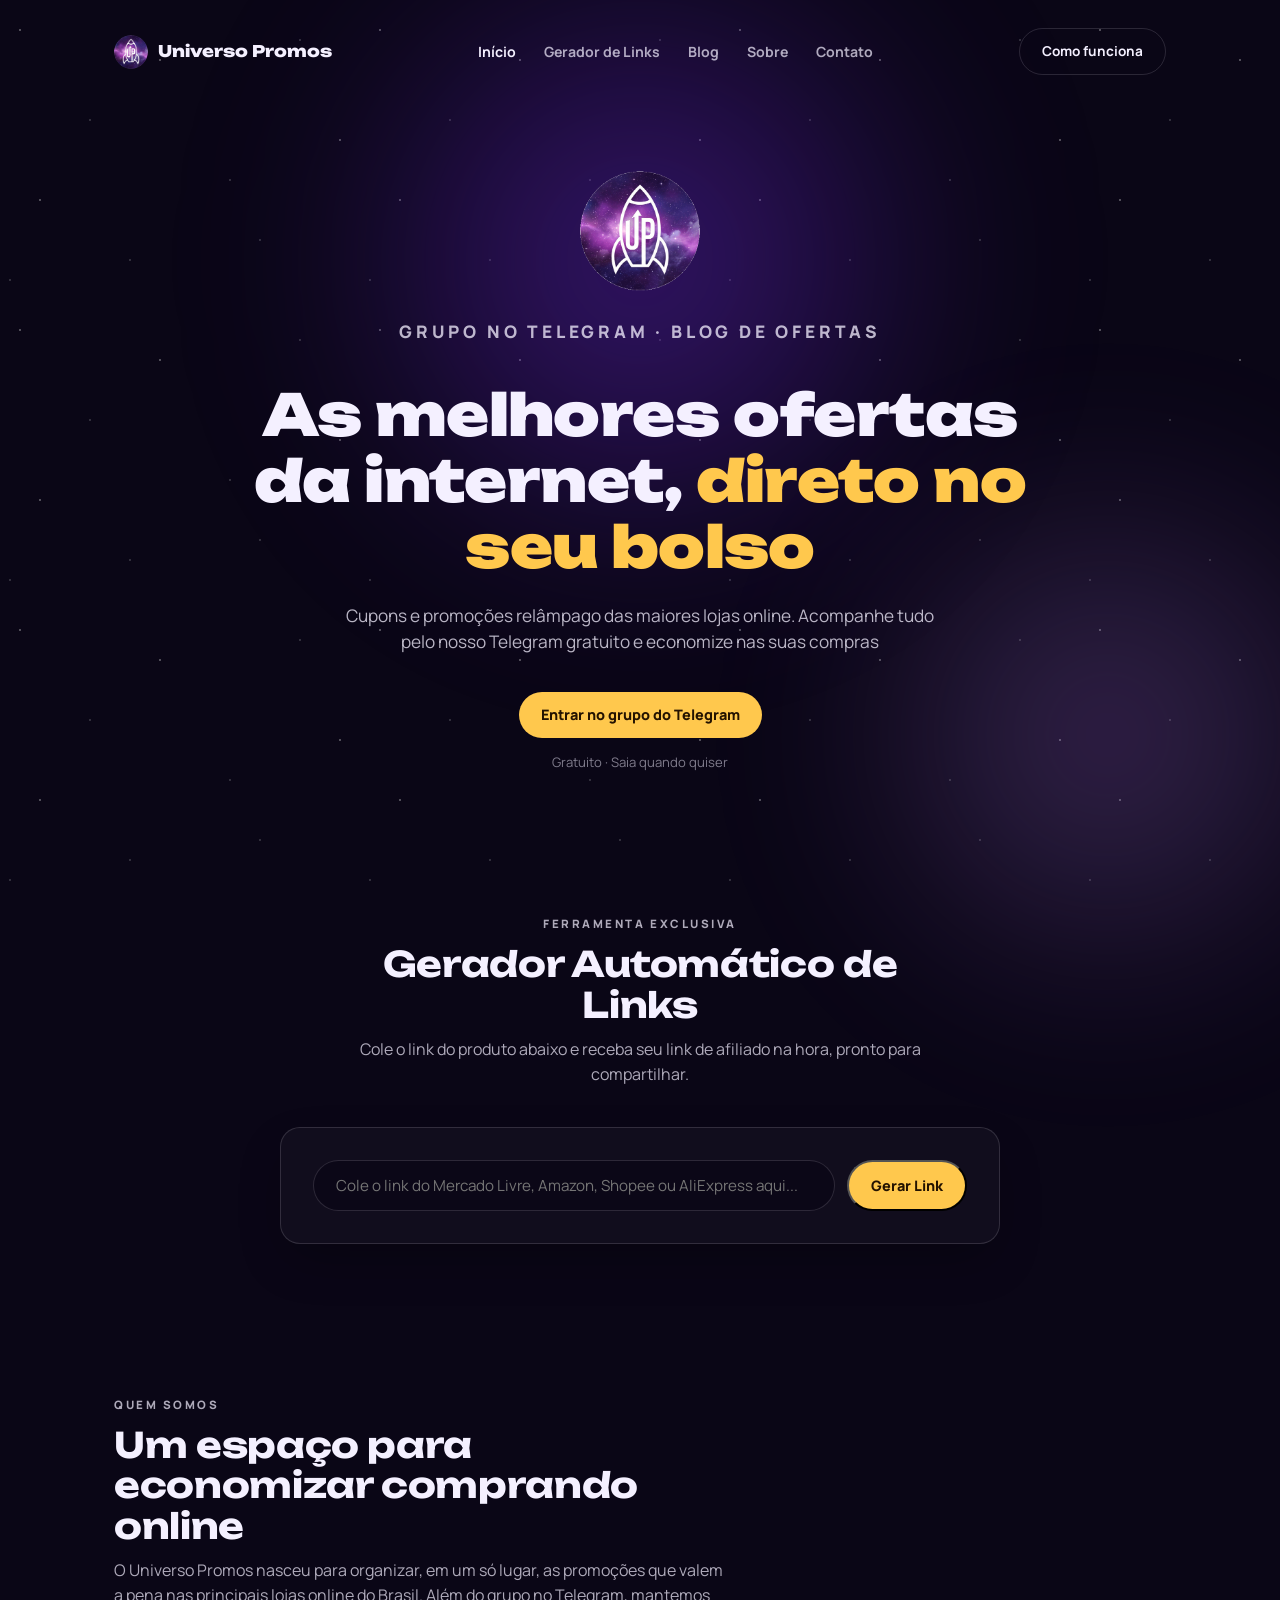
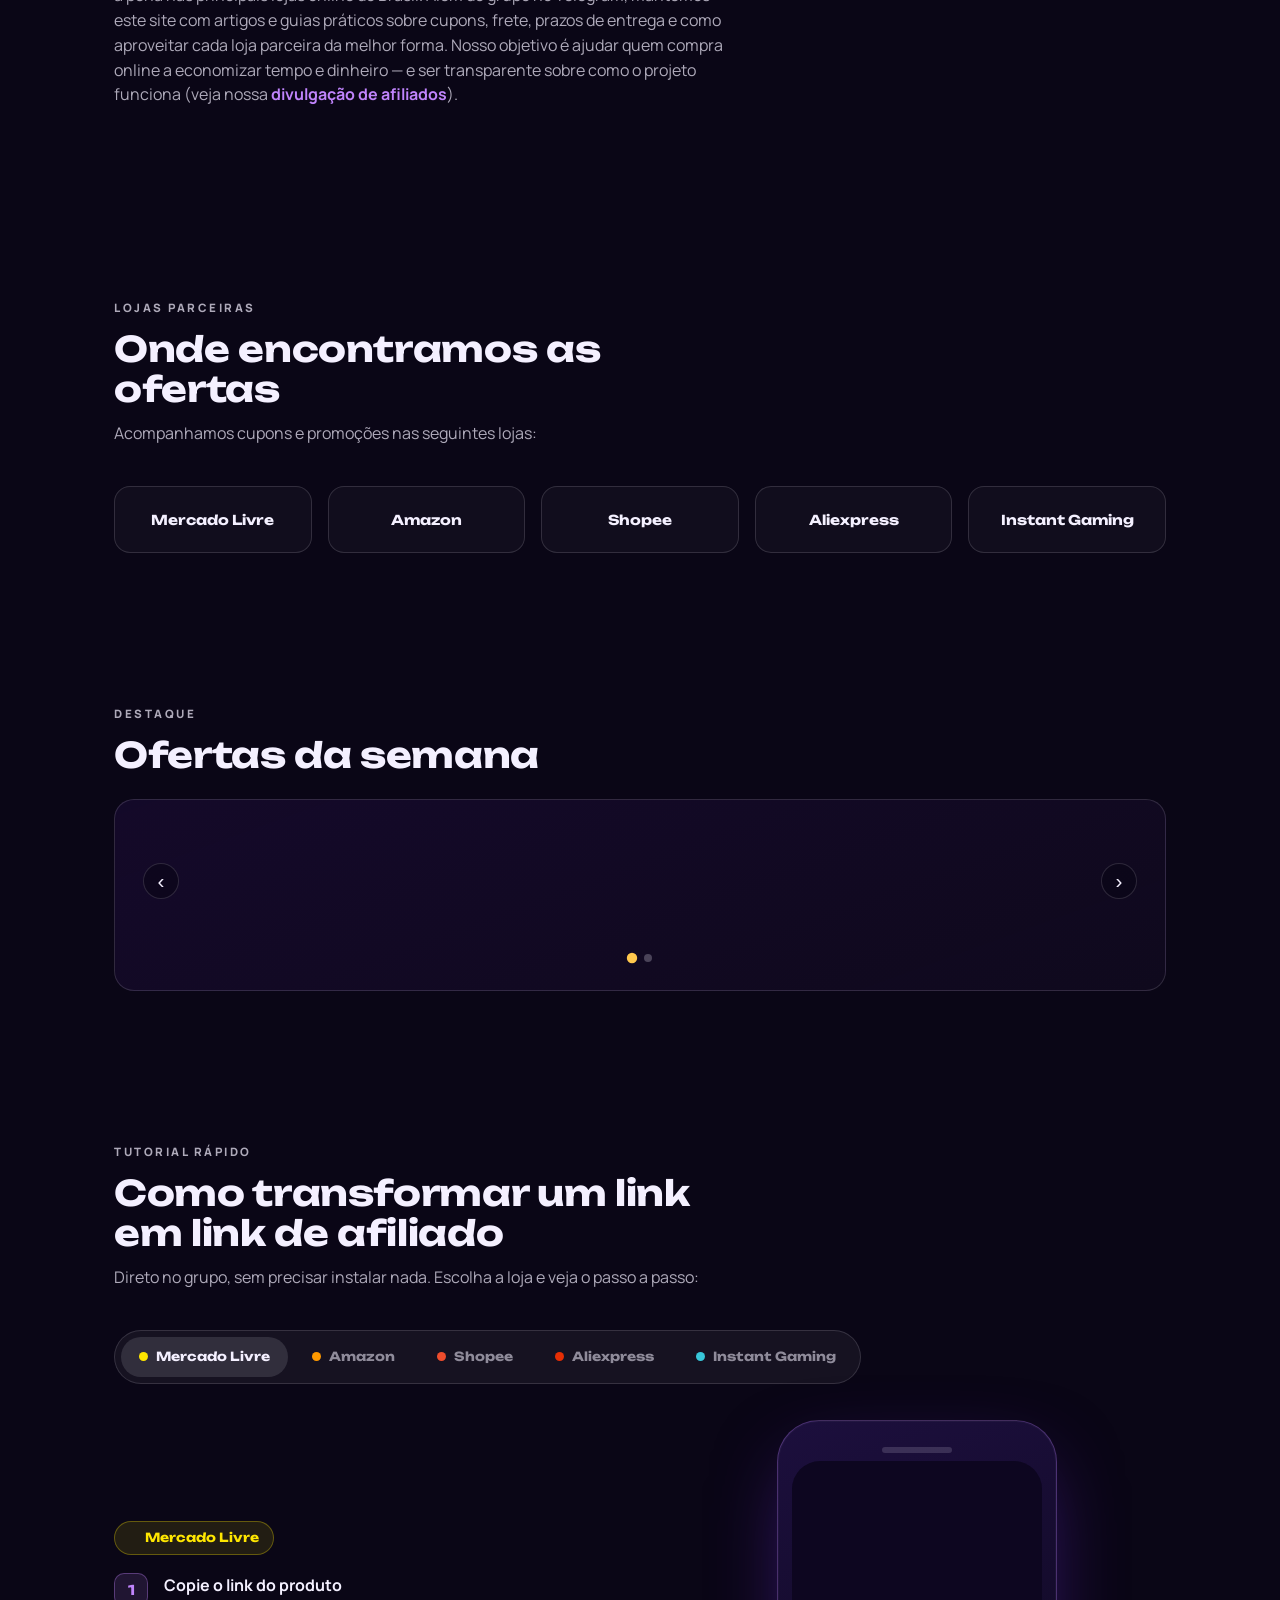
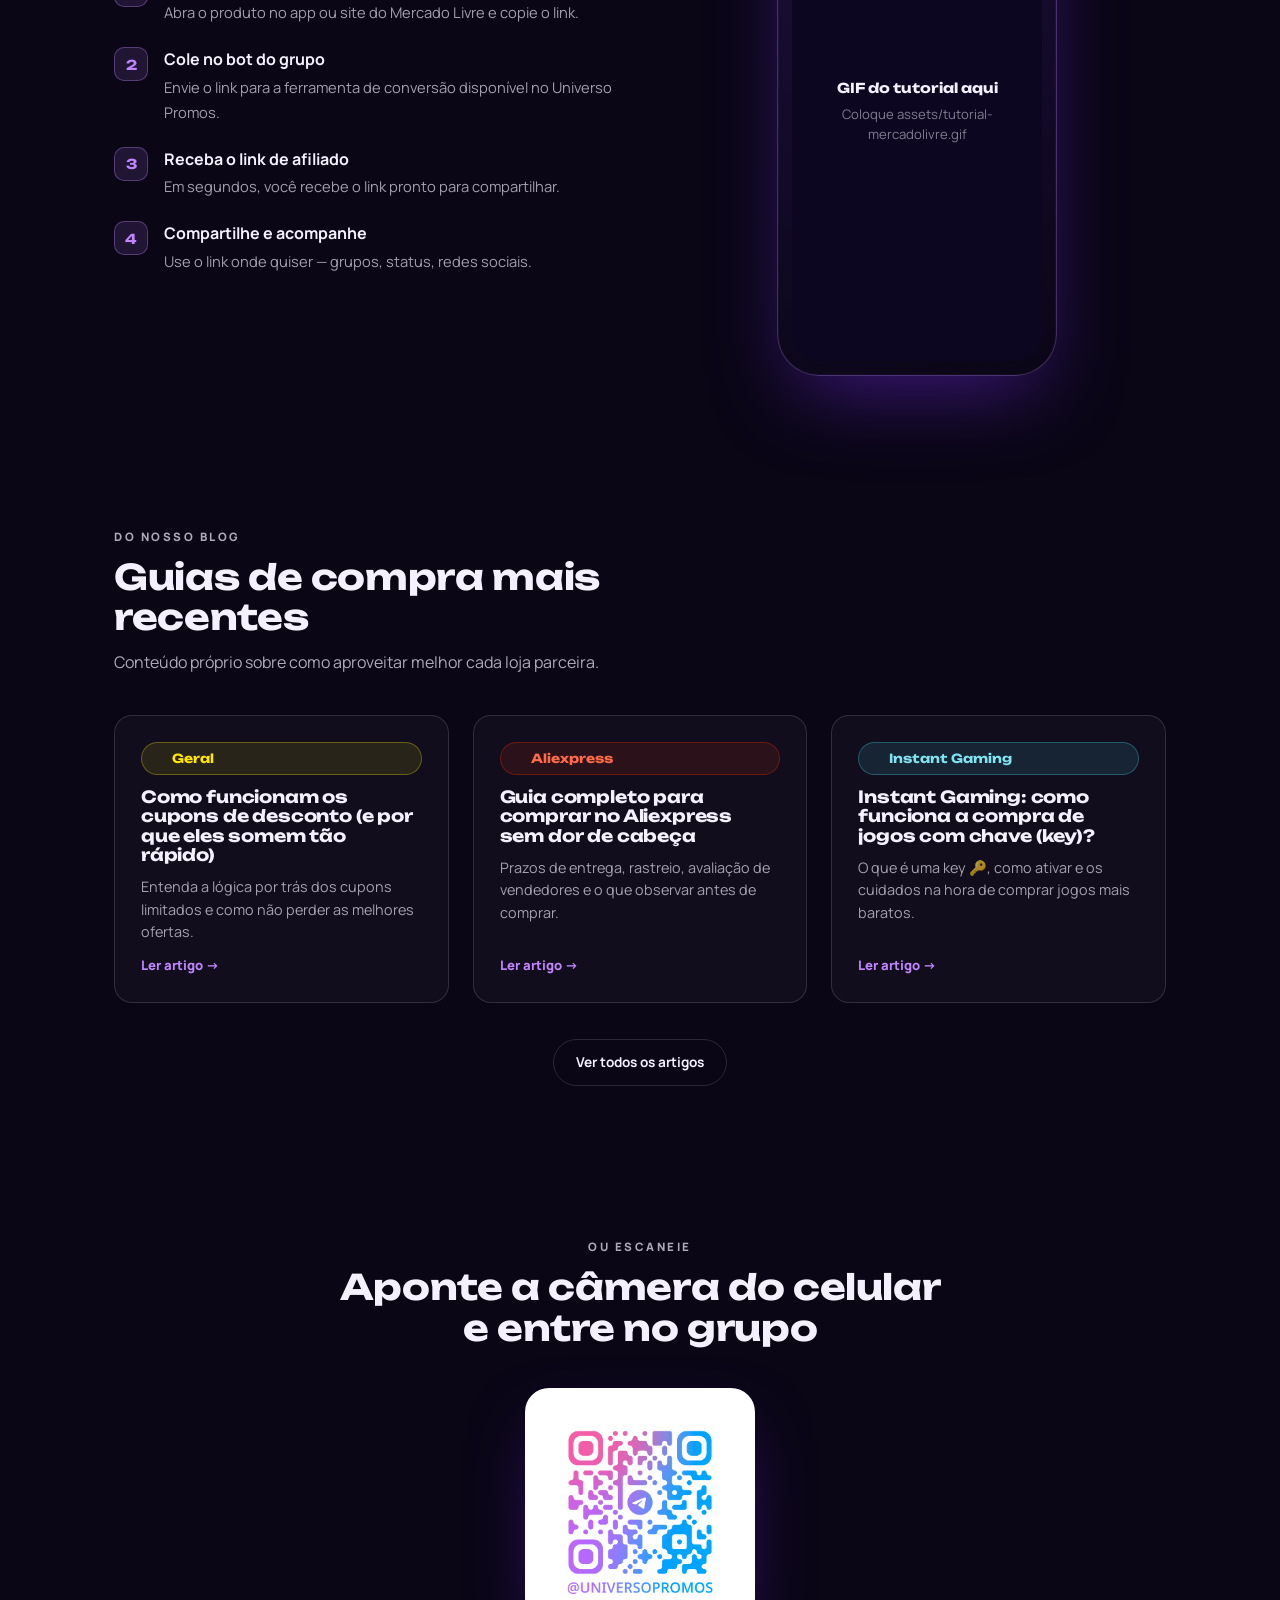
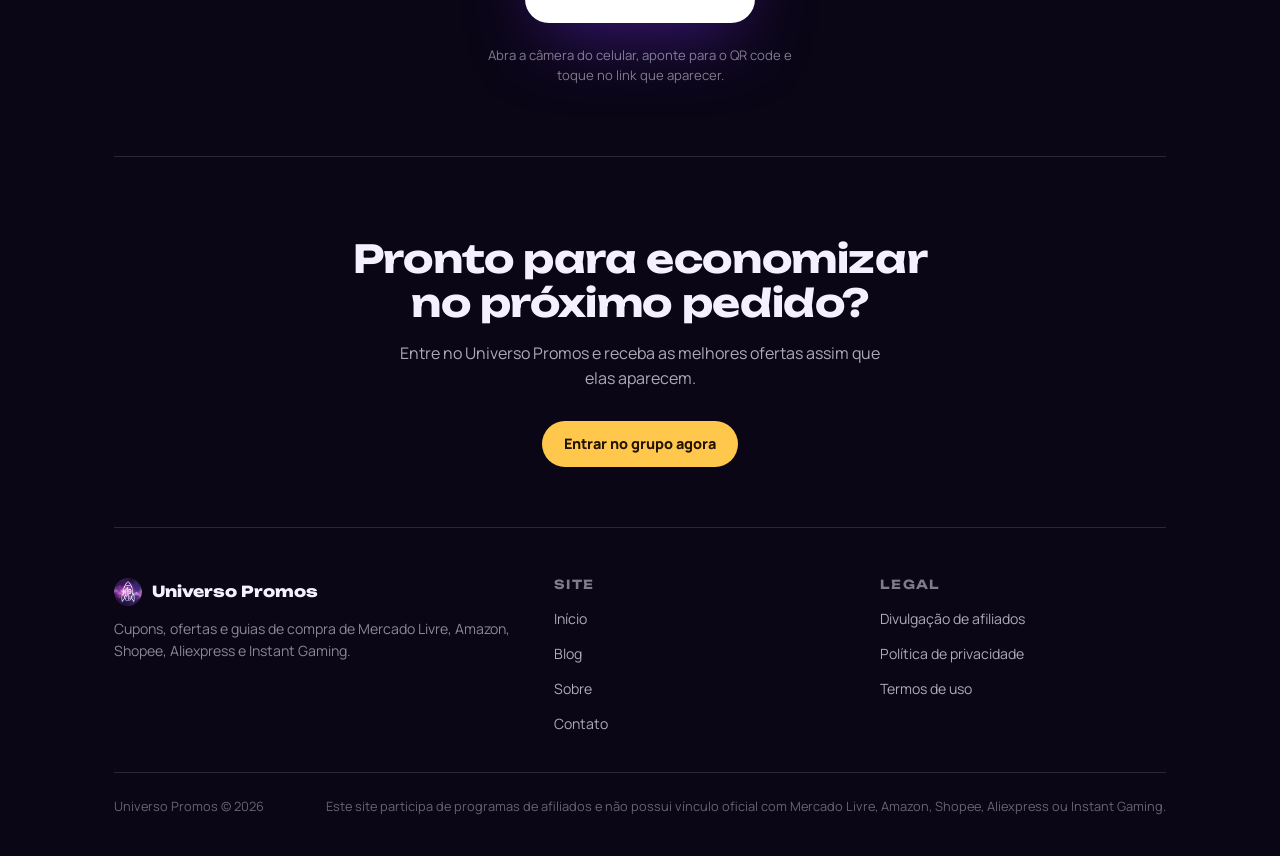
==== commit 41912710: "Add files via upload" ====
--- a/index.html
+++ b/index.html
@@ -1,377 +1,381 @@
-<!DOCTYPE html>
-<html lang="pt-BR">
-<head>
-<meta charset="UTF-8">
-<meta name="viewport" content="width=device-width, initial-scale=1.0">
-<title>Universo Promos — Cupons e ofertas de Mercado Livre, Amazon, Shopee, Aliexpress e Instant Gaming</title>
-<meta name="description" content="Universo Promos reúne cupons, ofertas e guias de compra de Mercado Livre, Amazon, Shopee, Aliexpress e Instant Gaming, com um grupo gratuito no Telegram.">
-<link rel="preconnect" href="https://fonts.googleapis.com">
-<link rel="preconnect" href="https://fonts.gstatic.com" crossorigin>
-<link href="https://fonts.googleapis.com/css2?family=Unbounded:wght@400;600;800;900&family=Manrope:wght@400;500;600;700;800&display=swap" rel="stylesheet">
-<link rel="stylesheet" href="assets/styles.css">
-</head>
-<body>
-
-<div class="stars"></div>
-<div class="glow-a"></div>
-<div class="glow-b"></div>
-
-<main>
-  <div class="wrap">
-    <header>
-      <nav class="nav">
-        <a class="brand" href="index.html">
-          <img src="assets/logo.png" alt="Universo Promos">
-          Universo Promos
-        </a>
-        <div class="nav-links">
-          <a href="index.html" class="active">Início</a>
-          <a href="blog/index.html">Blog</a>
-          <a href="sobre.html">Sobre</a>
-          <a href="contato.html">Contato</a>
-        </div>
-        <div class="nav-right">
-          <a class="btn btn-ghost" href="#tutorial">Como funciona</a>
-        </div>
-      </nav>
-    </header>
-
-    <section class="hero">
-      <img class="rocket-logo" src="assets/logo.png" alt="Logo Universo Promos">
-      <p class="eyebrow">Grupo no Telegram · Blog de ofertas</p>
-      <h1>As melhores ofertas da internet, <span>direto no seu bolso</span></h1>
-      <p>Cupons e promoções relâmpago das maiores lojas online. Acompanhe tudo pelo nosso Telegram gratuito e economize nas suas compras</p>
-      <div class="hero-cta">
-        <a class="btn btn-primary" href="https://t.me/+qzWgET30uS9kYmZh" target="_blank" rel="noopener">Entrar no grupo do Telegram</a>
-        <small>Gratuito · Saia quando quiser</small>
-      </div>
-    </section>
-
-<section id="gerador">
-      <div class="section-head" style="margin-left:auto; margin-right:auto; text-align:center;">
-        <p class="eyebrow">Ferramenta Exclusiva</p>
-        <h2>Gerador Automático de Links</h2>
-        <p>Cole o link do produto abaixo e receba seu link de afiliado na hora, pronto para compartilhar.</p>
-      </div>
-      
-      <div class="generator-card">
-        <form id="link-form" class="generator-form">
-          <input type="url" id="original-link" placeholder="Cole o link do Mercado Livre, Amazon, Shopee ou AliExpress aqui..." required>
-          <button type="submit" class="btn btn-primary" id="generate-btn">Gerar Link</button>
-        </form>
-        
-        <!-- Estado de Carregamento -->
-        <div id="loading-state" class="hidden" role="status" aria-live="polite">
-          <p>⏳ Processando seu link mágico...</p>
-        </div>
-
-        <!-- Estado de Erro -->
-        <div id="error-state" class="hidden" role="alert" aria-live="assertive">
-          <p></p>
-        </div>
-
-        <!-- Resultado -->
-        <div id="result-container" class="result-container hidden" aria-live="polite">
-          <p><strong>Sucesso!</strong> Seu link de afiliado gerado:</p>
-          <div class="result-box">
-            <a id="generated-link" class="generated-link" href="#" target="_blank" rel="noopener noreferrer nofollow">—</a>
-            <a id="open-btn" class="btn btn-primary" href="#" target="_blank" rel="noopener noreferrer nofollow">Abrir link ↗</a>
-          </div>
-        </div>
-      </div>
-    </section>
-
-    <section id="sobre-resumo">
-      <div class="section-head">
-        <p class="eyebrow">Quem somos</p>
-        <h2>Um espaço para economizar comprando online</h2>
-        <p>
-          O Universo Promos nasceu para organizar, em um só lugar, as promoções que valem a pena nas
-          principais lojas online do Brasil. Além do grupo no Telegram, mantemos este site com artigos e
-          guias práticos sobre cupons, frete, prazos de entrega e como aproveitar cada loja parceira da
-          melhor forma. Nosso objetivo é ajudar quem compra online a economizar tempo e dinheiro —
-          e ser transparente sobre como o projeto funciona (veja nossa
-          <a href="afiliados.html" style="color:var(--magenta); font-weight:700; text-decoration:none;">divulgação de afiliados</a>).
-        </p>
-      </div>
-    </section>
-
-    <section id="lojas">
-      <div class="section-head">
-        <p class="eyebrow">Lojas parceiras</p>
-        <h2>Onde encontramos as ofertas</h2>
-        <p>Acompanhamos cupons e promoções nas seguintes lojas:</p>
-      </div>
-      <div class="store-grid">
-        <div class="store-card ml"><span class="dot"></span><strong>Mercado Livre</strong></div>
-        <div class="store-card amazon"><span class="dot"></span><strong>Amazon</strong></div>
-        <div class="store-card shopee"><span class="dot"></span><strong>Shopee</strong></div>
-        <div class="store-card aliexpress"><span class="dot"></span><strong>Aliexpress</strong></div>
-        <div class="store-card instant"><span class="dot"></span><strong>Instant Gaming</strong></div>
-      </div>
-    </section>
-
-    <section id="banner">
-      <div class="section-head" style="margin-bottom:24px;">
-        <p class="eyebrow">Destaque</p>
-        <h2>Ofertas da semana</h2>
-      </div>
-
-      <!--
-        Tempo de exibição de cada banner: altere o valor de data-interval
-        (em milissegundos) abaixo. 6000 = 6 segundos.
-      -->
-      <div class="carousel-card" data-interval="6000">
-        <div class="banner-carousel">
-          <div class="carousel-track">
-            <!-- Slide 1: Instant Gaming -->
-            <div class="carousel-slide">
-              <div class="ig-banner-destaque" style="width:100%; display:flex; justify-content:center; align-items:center;"></div>
-            </div>
-
-            <!-- Slide 2: Aliexpress (725x90) -->
-            <div class="carousel-slide">
-              <a href="https://s.click.aliexpress.com/e/_C3FyWl2x?bz=725*90" target="_blank" rel="noopener noreferrer nofollow">
-                <img width="725" height="90" src="https://ae-pic-a1.aliexpress-media.com/kf/Scfbe2c5b96c048b5ad2c177fb6ef8add4.png" alt="Oferta Aliexpress" class="carousel-img">
-              </a>
-            </div>
-
-            <!--
-              Para adicionar um novo banner ao carrossel, copie o padrão de um
-              <div class="carousel-slide">...</div> acima e cole aqui dentro,
-              com o conteúdo do novo banner. As setinhas e bolinhas se ajustam
-              sozinhas para qualquer quantidade de slides.
-            -->
-          </div>
-          <button type="button" class="carousel-arrow prev" aria-label="Banner anterior">‹</button>
-          <button type="button" class="carousel-arrow next" aria-label="Próximo banner">›</button>
-        </div>
-        <div class="carousel-dots"></div>
-      </div>
-    </section>
-
-    <section id="tutorial">
-      <div class="section-head">
-        <p class="eyebrow">Tutorial rápido</p>
-        <h2>Como transformar um link em link de afiliado</h2>
-        <p>Direto no grupo, sem precisar instalar nada. Escolha a loja e veja o passo a passo:</p>
-      </div>
-
-      <div class="tab-switch">
-        <input type="radio" name="tabs" id="tab-ml" checked>
-        <input type="radio" name="tabs" id="tab-amazon">
-        <input type="radio" name="tabs" id="tab-shopee">
-        <input type="radio" name="tabs" id="tab-aliexpress">
-        <input type="radio" name="tabs" id="tab-instant">
-
-        <div class="tab-labels">
-          <label for="tab-ml"><span class="dot"></span>Mercado Livre</label>
-          <label for="tab-amazon"><span class="dot"></span>Amazon</label>
-          <label for="tab-shopee"><span class="dot"></span>Shopee</label>
-          <label for="tab-aliexpress"><span class="dot"></span>Aliexpress</label>
-          <label for="tab-instant"><span class="dot"></span>Instant Gaming</label>
-        </div>
-
-        <div class="tab-panels">
-          <div class="panel panel-ml">
-            <div class="tutorial-grid">
-              <div>
-                <span class="platform-tag ml"><span class="dot"></span>Mercado Livre</span>
-                <ol class="steps">
-                  <li><span class="step-num">1</span><div class="step-text"><strong>Copie o link do produto</strong><span>Abra o produto no app ou site do Mercado Livre e copie o link.</span></div></li>
-                  <li><span class="step-num">2</span><div class="step-text"><strong>Cole no bot do grupo</strong><span>Envie o link para a ferramenta de conversão disponível no Universo Promos.</span></div></li>
-                  <li><span class="step-num">3</span><div class="step-text"><strong>Receba o link de afiliado</strong><span>Em segundos, você recebe o link pronto para compartilhar.</span></div></li>
-                  <li><span class="step-num">4</span><div class="step-text"><strong>Compartilhe e acompanhe</strong><span>Use o link onde quiser — grupos, status, redes sociais.</span></div></li>
-                </ol>
-              </div>
-              <div class="phone-stage">
-                <div class="phone">
-                  <div class="phone-screen">
-                    <div class="gif-placeholder"><strong>GIF do tutorial aqui</strong><span>Coloque assets/tutorial-mercadolivre.gif</span></div>
-                  </div>
-                </div>
-              </div>
-            </div>
-          </div>
-
-          <div class="panel panel-amazon">
-            <div class="tutorial-grid">
-              <div>
-                <span class="platform-tag amazon"><span class="dot"></span>Amazon</span>
-                <ol class="steps">
-                  <li><span class="step-num">1</span><div class="step-text"><strong>Copie o link do produto</strong><span>Abra o produto no app ou site da Amazon e copie o link.</span></div></li>
-                  <li><span class="step-num">2</span><div class="step-text"><strong>Cole no bot do grupo</strong><span>Envie o link para a ferramenta de conversão disponível no Universo Promos.</span></div></li>
-                  <li><span class="step-num">3</span><div class="step-text"><strong>Receba o link de afiliado</strong><span>Em segundos, você recebe o link pronto para compartilhar.</span></div></li>
-                  <li><span class="step-num">4</span><div class="step-text"><strong>Compartilhe e acompanhe</strong><span>Use o link onde quiser — grupos, status, redes sociais.</span></div></li>
-                </ol>
-              </div>
-              <div class="phone-stage">
-                <div class="phone">
-                  <div class="phone-screen">
-                    <div class="gif-placeholder"><strong>GIF do tutorial aqui</strong><span>Coloque assets/tutorial-amazon.gif</span></div>
-                  </div>
-                </div>
-              </div>
-            </div>
-          </div>
-
-          <div class="panel panel-shopee">
-            <div class="tutorial-grid">
-              <div>
-                <span class="platform-tag shopee"><span class="dot"></span>Shopee</span>
-                <ol class="steps">
-                  <li><span class="step-num">1</span><div class="step-text"><strong>Copie o link do produto</strong><span>Abra o produto no app ou site da Shopee e copie o link.</span></div></li>
-                  <li><span class="step-num">2</span><div class="step-text"><strong>Cole no bot do grupo</strong><span>Envie o link para a ferramenta de conversão disponível no Universo Promos.</span></div></li>
-                  <li><span class="step-num">3</span><div class="step-text"><strong>Receba o link de afiliado</strong><span>Em segundos, você recebe o link pronto para compartilhar.</span></div></li>
-                  <li><span class="step-num">4</span><div class="step-text"><strong>Compartilhe e acompanhe</strong><span>Use o link onde quiser — grupos, status, redes sociais.</span></div></li>
-                </ol>
-              </div>
-              <div class="phone-stage">
-                <div class="phone">
-                  <div class="phone-screen">
-                    <div class="gif-placeholder"><strong>GIF do tutorial aqui</strong><span>Coloque assets/tutorial-shopee.gif</span></div>
-                  </div>
-                </div>
-              </div>
-            </div>
-          </div>
-
-          <div class="panel panel-aliexpress">
-            <div class="tutorial-grid">
-              <div>
-                <span class="platform-tag aliexpress"><span class="dot"></span>Aliexpress</span>
-                <ol class="steps">
-                  <li><span class="step-num">1</span><div class="step-text"><strong>Copie o link do produto</strong><span>Abra o produto no app ou site do Aliexpress e copie o link.</span></div></li>
-                  <li><span class="step-num">2</span><div class="step-text"><strong>Cole no bot do grupo</strong><span>Envie o link para a ferramenta de conversão disponível no Universo Promos.</span></div></li>
-                  <li><span class="step-num">3</span><div class="step-text"><strong>Receba o link de afiliado</strong><span>Em segundos, você recebe o link pronto para compartilhar.</span></div></li>
-                  <li><span class="step-num">4</span><div class="step-text"><strong>Compartilhe e acompanhe</strong><span>Use o link onde quiser — grupos, status, redes sociais.</span></div></li>
-                </ol>
-              </div>
-              <div class="phone-stage">
-                <div class="phone">
-                  <div class="phone-screen">
-                    <div class="gif-placeholder"><strong>GIF do tutorial aqui</strong><span>Coloque assets/tutorial-aliexpress.gif</span></div>
-                  </div>
-                </div>
-              </div>
-            </div>
-          </div>
-
-          <div class="panel panel-instant">
-            <div class="tutorial-grid">
-              <div>
-                <span class="platform-tag instant"><span class="dot"></span>Instant Gaming</span>
-                <ol class="steps">
-                  <li><span class="step-num">1</span><div class="step-text"><strong>Copie o link do produto</strong><span>Abra o jogo no site da Instant Gaming e copie o link.</span></div></li>
-                  <li><span class="step-num">2</span><div class="step-text"><strong>Cole no bot do grupo</strong><span>Envie o link para a ferramenta de conversão disponível no Universo Promos.</span></div></li>
-                  <li><span class="step-num">3</span><div class="step-text"><strong>Receba o link de afiliado</strong><span>Em segundos, você recebe o link pronto para compartilhar.</span></div></li>
-                  <li><span class="step-num">4</span><div class="step-text"><strong>Compartilhe e acompanhe</strong><span>Use o link onde quiser — grupos, status, redes sociais.</span></div></li>
-                </ol>
-              </div>
-              <div class="phone-stage">
-                <div class="phone">
-                  <div class="phone-screen">
-                    <div class="gif-placeholder"><strong>GIF do tutorial aqui</strong><span>Coloque assets/tutorial-instant-gaming.gif</span></div>
-                  </div>
-                </div>
-              </div>
-            </div>
-          </div>
-        </div>
-      </div>
-    </section>
-
-    <section id="blog-preview">
-      <div class="section-head">
-        <p class="eyebrow">Do nosso blog</p>
-        <h2>Guias de compra mais recentes</h2>
-        <p>Conteúdo próprio sobre como aproveitar melhor cada loja parceira.</p>
-      </div>
-      <div class="article-grid">
-        <a class="article-card" href="blog/como-funcionam-cupons-de-desconto.html">
-          <span class="platform-tag ml"><span class="dot"></span>Geral</span>
-          <h3>Como funcionam os cupons de desconto (e por que eles somem tão rápido)</h3>
-          <p>Entenda a lógica por trás dos cupons limitados e como não perder as melhores ofertas.</p>
-          <span class="read-more">Ler artigo →</span>
-        </a>
-        <a class="article-card" href="blog/guia-compras-aliexpress.html">
-          <span class="platform-tag aliexpress"><span class="dot"></span>Aliexpress</span>
-          <h3>Guia completo para comprar no Aliexpress sem dor de cabeça</h3>
-          <p>Prazos de entrega, rastreio, avaliação de vendedores e o que observar antes de comprar.</p>
-          <span class="read-more">Ler artigo →</span>
-        </a>
-        <a class="article-card" href="blog/guia-instant-gaming.html">
-          <span class="platform-tag instant"><span class="dot"></span>Instant Gaming</span>
-          <h3>Instant Gaming: como funciona a compra de jogos com chave (key)?</h3>
-          <p>O que é uma key &#x1F511;, como ativar e os cuidados na hora de comprar jogos mais baratos.</p>
-          <span class="read-more">Ler artigo →</span>
-        </a>
-      </div>
-      <div style="text-align:center; margin-top:36px;">
-        <a class="btn btn-ghost" href="blog/index.html">Ver todos os artigos</a>
-      </div>
-    </section>
-
-    <section id="qrcode">
-      <div class="section-head" style="margin-left:auto; margin-right:auto; text-align:center;">
-        <p class="eyebrow">Ou escaneie</p>
-        <h2>Aponte a câmera do celular e entre no grupo</h2>
-      </div>
-      <div class="qr-block">
-        <div class="qr-card">
-          <img src="assets/qrcode.png" alt="QR code para entrar no grupo Universo Promos">
-        </div>
-        <small>Abra a câmera do celular, aponte para o QR code e toque no link que aparecer.</small>
-      </div>
-    </section>
-
-    <section class="final-cta">
-      <h2>Pronto para economizar no próximo pedido?</h2>
-      <p>Entre no Universo Promos e receba as melhores ofertas assim que elas aparecem.</p>
-      <a class="btn btn-primary" href="https://t.me/+qzWgET30uS9kYmZh" target="_blank" rel="noopener">Entrar no grupo agora</a>
-    </section>
-
-    <footer>
-      <div class="footer-grid">
-        <div class="footer-col">
-          <div class="footer-brand"><img src="assets/logo.png" alt="Universo Promos"> Universo Promos</div>
-          <p>Cupons, ofertas e guias de compra de Mercado Livre, Amazon, Shopee, Aliexpress e Instant Gaming.</p>
-        </div>
-        <div class="footer-col">
-          <h4>Site</h4>
-          <ul>
-            <li><a href="index.html">Início</a></li>
-            <li><a href="blog/index.html">Blog</a></li>
-            <li><a href="sobre.html">Sobre</a></li>
-            <li><a href="contato.html">Contato</a></li>
-          </ul>
-        </div>
-        <div class="footer-col">
-          <h4>Legal</h4>
-          <ul>
-            <li><a href="afiliados.html">Divulgação de afiliados</a></li>
-            <li><a href="privacidade.html">Política de privacidade</a></li>
-            <li><a href="termos.html">Termos de uso</a></li>
-          </ul>
-        </div>
-      </div>
-      <div class="footer-bottom">
-        <span>Universo Promos © 2026</span>
-        <span>Este site participa de programas de afiliados e não possui vínculo oficial com Mercado Livre, Amazon, Shopee, Aliexpress ou Instant Gaming.</span>
-      </div>
-    </footer>
-  </div>
-</main>
-
-<!-- Integração do Banner Instant Gaming -->
-<script src="assets/ig-config.js"></script>
-<script src="https://www.instant-gaming.com/api/banner/partner/loader.js" defer></script>
-
-<!-- Gerador de links de afiliado -->
-<script src="assets/main.js" defer></script>
-
-<!-- Carrossel de banners -->
-<script src="assets/carousel.js" defer></script>
-
-</body>
-</html>
+<!DOCTYPE html>
+<html lang="pt-BR">
+<head>
+<meta charset="UTF-8">
+<meta name="viewport" content="width=device-width, initial-scale=1.0">
+<title>Universo Promos — Cupons e ofertas de Mercado Livre, Amazon, Shopee, Aliexpress e Instant Gaming</title>
+<meta name="description" content="Universo Promos reúne cupons, ofertas e guias de compra de Mercado Livre, Amazon, Shopee, Aliexpress e Instant Gaming, com um grupo gratuito no Telegram.">
+<link rel="preconnect" href="https://fonts.googleapis.com">
+<link rel="preconnect" href="https://fonts.gstatic.com" crossorigin>
+<link href="https://fonts.googleapis.com/css2?family=Unbounded:wght@400;600;800;900&family=Manrope:wght@400;500;600;700;800&display=swap" rel="stylesheet">
+<link rel="stylesheet" href="assets/styles.css">
+</head>
+<body>
+
+<div class="stars"></div>
+<div class="glow-a"></div>
+<div class="glow-b"></div>
+
+<main>
+  <div class="wrap">
+    <header>
+      <nav class="nav">
+        <a class="brand" href="index.html">
+          <img src="assets/logo.png" alt="Universo Promos">
+          Universo Promos
+        </a>
+        <div class="nav-links">
+          <a href="index.html" class="active">Início</a>
+          <a href="gerador.html">Gerador de Links</a>
+          <a href="blog/index.html">Blog</a>
+          <a href="sobre.html">Sobre</a>
+          <a href="contato.html">Contato</a>
+        </div>
+        <div class="nav-right">
+          <a class="btn btn-ghost" href="#tutorial">Como funciona</a>
+        </div>
+      </nav>
+    </header>
+
+    <section class="hero">
+      <img class="rocket-logo" src="assets/logo.png" alt="Logo Universo Promos">
+      <p class="eyebrow">Grupo no Telegram · Blog de ofertas</p>
+      <h1>As melhores ofertas da internet, <span>direto no seu bolso</span></h1>
+      <p>Cupons e promoções relâmpago das maiores lojas online. Acompanhe tudo pelo nosso Telegram gratuito e economize nas suas compras</p>
+      <div class="hero-cta">
+        <a class="btn btn-primary" href="https://t.me/+qzWgET30uS9kYmZh" target="_blank" rel="noopener">Entrar no grupo do Telegram</a>
+        <small>Gratuito · Saia quando quiser</small>
+      </div>
+    </section>
+
+<section id="gerador">
+      <div class="section-head" style="margin-left:auto; margin-right:auto; text-align:center;">
+        <p class="eyebrow">Ferramenta Exclusiva</p>
+        <h2>Gerador Automático de Links</h2>
+        <p>Cole o link do produto abaixo e receba seu link de afiliado na hora, pronto para compartilhar.</p>
+      </div>
+      
+      <div class="generator-card">
+        <form id="link-form" class="generator-form">
+          <input type="url" id="original-link" placeholder="Cole o link do Mercado Livre, Amazon, Shopee ou AliExpress aqui..." required>
+          <button type="submit" class="btn btn-primary" id="generate-btn">Gerar Link</button>
+        </form>
+        
+        <!-- Estado de Carregamento -->
+        <div id="loading-state" class="hidden" role="status" aria-live="polite">
+          <p>⏳ Processando seu link mágico...</p>
+        </div>
+
+        <!-- Estado de Erro -->
+        <div id="error-state" class="hidden" role="alert" aria-live="assertive">
+          <p></p>
+        </div>
+
+        <!-- Resultado -->
+        <div id="result-container" class="result-container hidden" aria-live="polite">
+          <p><strong>Sucesso!</strong> Seu link de afiliado gerado:</p>
+          <div class="result-box">
+            <a id="generated-link" class="generated-link" href="#" target="_blank" rel="noopener noreferrer nofollow">—</a>
+            <a id="open-btn" class="btn btn-primary" href="#" target="_blank" rel="noopener noreferrer nofollow">Abrir link ↗</a>
+          </div>
+        </div>
+      </div>
+    </section>
+
+    <section id="sobre-resumo">
+      <div class="section-head">
+        <p class="eyebrow">Quem somos</p>
+        <h2>Um espaço para economizar comprando online</h2>
+        <p>
+          O Universo Promos nasceu para organizar, em um só lugar, as promoções que valem a pena nas
+          principais lojas online do Brasil. Além do grupo no Telegram, mantemos este site com artigos e
+          guias práticos sobre cupons, frete, prazos de entrega e como aproveitar cada loja parceira da
+          melhor forma. Nosso objetivo é ajudar quem compra online a economizar tempo e dinheiro —
+          e ser transparente sobre como o projeto funciona (veja nossa
+          <a href="afiliados.html" style="color:var(--magenta); font-weight:700; text-decoration:none;">divulgação de afiliados</a>).
+        </p>
+      </div>
+    </section>
+
+    <section id="lojas">
+      <div class="section-head">
+        <p class="eyebrow">Lojas parceiras</p>
+        <h2>Onde encontramos as ofertas</h2>
+        <p>Acompanhamos cupons e promoções nas seguintes lojas:</p>
+      </div>
+      <div class="store-grid">
+        <div class="store-card ml"><span class="dot"></span><strong>Mercado Livre</strong></div>
+        <div class="store-card amazon"><span class="dot"></span><strong>Amazon</strong></div>
+        <div class="store-card shopee"><span class="dot"></span><strong>Shopee</strong></div>
+        <div class="store-card aliexpress"><span class="dot"></span><strong>Aliexpress</strong></div>
+        <div class="store-card instant"><span class="dot"></span><strong>Instant Gaming</strong></div>
+      </div>
+    </section>
+
+    <section id="banner">
+      <div class="section-head" style="margin-bottom:24px;">
+        <p class="eyebrow">Destaque</p>
+        <h2>Ofertas da semana</h2>
+      </div>
+
+      <!--
+        Tempo de exibição de cada banner: altere o valor de data-interval
+        (em milissegundos) abaixo. 6000 = 6 segundos.
+      -->
+      <div class="carousel-card" data-interval="6000">
+        <div class="banner-carousel">
+          <div class="carousel-track">
+            <!-- Slide 1: Instant Gaming -->
+            <div class="carousel-slide">
+              <div class="ig-banner-destaque" style="width:100%; display:flex; justify-content:center; align-items:center;"></div>
+            </div>
+
+            <!-- Slide 2: Aliexpress (725x90) -->
+            <div class="carousel-slide">
+              <a href="https://s.click.aliexpress.com/e/_C3FyWl2x?bz=725*90" target="_blank" rel="noopener noreferrer nofollow">
+                <img width="725" height="90" src="https://ae-pic-a1.aliexpress-media.com/kf/Scfbe2c5b96c048b5ad2c177fb6ef8add4.png" alt="Oferta Aliexpress" class="carousel-img">
+              </a>
+            </div>
+
+            <!--
+              Para adicionar um novo banner ao carrossel, copie o padrão de um
+              <div class="carousel-slide">...</div> acima e cole aqui dentro,
+              com o conteúdo do novo banner. As setinhas e bolinhas se ajustam
+              sozinhas para qualquer quantidade de slides.
+            -->
+          </div>
+          <button type="button" class="carousel-arrow prev" aria-label="Banner anterior">‹</button>
+          <button type="button" class="carousel-arrow next" aria-label="Próximo banner">›</button>
+        </div>
+        <div class="carousel-dots"></div>
+      </div>
+    </section>
+
+    <section id="tutorial">
+      <div class="section-head">
+        <p class="eyebrow">Tutorial rápido</p>
+        <h2>Como transformar um link em link de afiliado</h2>
+        <p>Direto no grupo, sem precisar instalar nada. Escolha a loja e veja o passo a passo:</p>
+      </div>
+
+      <div class="tab-switch">
+        <input type="radio" name="tabs" id="tab-ml" checked>
+        <input type="radio" name="tabs" id="tab-amazon">
+        <input type="radio" name="tabs" id="tab-shopee">
+        <input type="radio" name="tabs" id="tab-aliexpress">
+        <input type="radio" name="tabs" id="tab-instant">
+
+        <div class="tab-labels">
+          <label for="tab-ml"><span class="dot"></span>Mercado Livre</label>
+          <label for="tab-amazon"><span class="dot"></span>Amazon</label>
+          <label for="tab-shopee"><span class="dot"></span>Shopee</label>
+          <label for="tab-aliexpress"><span class="dot"></span>Aliexpress</label>
+          <label for="tab-instant"><span class="dot"></span>Instant Gaming</label>
+        </div>
+
+        <div class="tab-panels">
+          <div class="panel panel-ml">
+            <div class="tutorial-grid">
+              <div>
+                <span class="platform-tag ml"><span class="dot"></span>Mercado Livre</span>
+                <ol class="steps">
+                  <li><span class="step-num">1</span><div class="step-text"><strong>Copie o link do produto</strong><span>Abra o produto no app ou site do Mercado Livre e copie o link.</span></div></li>
+                  <li><span class="step-num">2</span><div class="step-text"><strong>Cole no bot do grupo</strong><span>Envie o link para a ferramenta de conversão disponível no Universo Promos.</span></div></li>
+                  <li><span class="step-num">3</span><div class="step-text"><strong>Receba o link de afiliado</strong><span>Em segundos, você recebe o link pronto para compartilhar.</span></div></li>
+                  <li><span class="step-num">4</span><div class="step-text"><strong>Compartilhe e acompanhe</strong><span>Use o link onde quiser — grupos, status, redes sociais.</span></div></li>
+                </ol>
+              </div>
+              <div class="phone-stage">
+                <div class="phone">
+                  <div class="phone-screen">
+                    <div class="gif-placeholder"><strong>GIF do tutorial aqui</strong><span>Coloque assets/tutorial-mercadolivre.gif</span></div>
+                  </div>
+                </div>
+              </div>
+            </div>
+          </div>
+
+          <div class="panel panel-amazon">
+            <div class="tutorial-grid">
+              <div>
+                <span class="platform-tag amazon"><span class="dot"></span>Amazon</span>
+                <ol class="steps">
+                  <li><span class="step-num">1</span><div class="step-text"><strong>Copie o link do produto</strong><span>Abra o produto no app ou site da Amazon e copie o link.</span></div></li>
+                  <li><span class="step-num">2</span><div class="step-text"><strong>Cole no bot do grupo</strong><span>Envie o link para a ferramenta de conversão disponível no Universo Promos.</span></div></li>
+                  <li><span class="step-num">3</span><div class="step-text"><strong>Receba o link de afiliado</strong><span>Em segundos, você recebe o link pronto para compartilhar.</span></div></li>
+                  <li><span class="step-num">4</span><div class="step-text"><strong>Compartilhe e acompanhe</strong><span>Use o link onde quiser — grupos, status, redes sociais.</span></div></li>
+                </ol>
+              </div>
+              <div class="phone-stage">
+                <div class="phone">
+                  <div class="phone-screen">
+                    <div class="gif-placeholder"><strong>GIF do tutorial aqui</strong><span>Coloque assets/tutorial-amazon.gif</span></div>
+                  </div>
+                </div>
+              </div>
+            </div>
+          </div>
+
+          <div class="panel panel-shopee">
+            <div class="tutorial-grid">
+              <div>
+                <span class="platform-tag shopee"><span class="dot"></span>Shopee</span>
+                <ol class="steps">
+                  <li><span class="step-num">1</span><div class="step-text"><strong>Copie o link do produto</strong><span>Abra o produto no app ou site da Shopee e copie o link.</span></div></li>
+                  <li><span class="step-num">2</span><div class="step-text"><strong>Cole no bot do grupo</strong><span>Envie o link para a ferramenta de conversão disponível no Universo Promos.</span></div></li>
+                  <li><span class="step-num">3</span><div class="step-text"><strong>Receba o link de afiliado</strong><span>Em segundos, você recebe o link pronto para compartilhar.</span></div></li>
+                  <li><span class="step-num">4</span><div class="step-text"><strong>Compartilhe e acompanhe</strong><span>Use o link onde quiser — grupos, status, redes sociais.</span></div></li>
+                </ol>
+              </div>
+              <div class="phone-stage">
+                <div class="phone">
+                  <div class="phone-screen">
+                    <div class="gif-placeholder"><strong>GIF do tutorial aqui</strong><span>Coloque assets/tutorial-shopee.gif</span></div>
+                  </div>
+                </div>
+              </div>
+            </div>
+          </div>
+
+          <div class="panel panel-aliexpress">
+            <div class="tutorial-grid">
+              <div>
+                <span class="platform-tag aliexpress"><span class="dot"></span>Aliexpress</span>
+                <ol class="steps">
+                  <li><span class="step-num">1</span><div class="step-text"><strong>Copie o link do produto</strong><span>Abra o produto no app ou site do Aliexpress e copie o link.</span></div></li>
+                  <li><span class="step-num">2</span><div class="step-text"><strong>Cole no bot do grupo</strong><span>Envie o link para a ferramenta de conversão disponível no Universo Promos.</span></div></li>
+                  <li><span class="step-num">3</span><div class="step-text"><strong>Receba o link de afiliado</strong><span>Em segundos, você recebe o link pronto para compartilhar.</span></div></li>
+                  <li><span class="step-num">4</span><div class="step-text"><strong>Compartilhe e acompanhe</strong><span>Use o link onde quiser — grupos, status, redes sociais.</span></div></li>
+                </ol>
+              </div>
+              <div class="phone-stage">
+                <div class="phone">
+                  <div class="phone-screen">
+                    <div class="gif-placeholder"><strong>GIF do tutorial aqui</strong><span>Coloque assets/tutorial-aliexpress.gif</span></div>
+                  </div>
+                </div>
+              </div>
+            </div>
+          </div>
+
+          <div class="panel panel-instant">
+            <div class="tutorial-grid">
+              <div>
+                <span class="platform-tag instant"><span class="dot"></span>Instant Gaming</span>
+                <ol class="steps">
+                  <li><span class="step-num">1</span><div class="step-text"><strong>Copie o link do produto</strong><span>Abra o jogo no site da Instant Gaming e copie o link.</span></div></li>
+                  <li><span class="step-num">2</span><div class="step-text"><strong>Cole no bot do grupo</strong><span>Envie o link para a ferramenta de conversão disponível no Universo Promos.</span></div></li>
+                  <li><span class="step-num">3</span><div class="step-text"><strong>Receba o link de afiliado</strong><span>Em segundos, você recebe o link pronto para compartilhar.</span></div></li>
+                  <li><span class="step-num">4</span><div class="step-text"><strong>Compartilhe e acompanhe</strong><span>Use o link onde quiser — grupos, status, redes sociais.</span></div></li>
+                </ol>
+              </div>
+              <div class="phone-stage">
+                <div class="phone">
+                  <div class="phone-screen">
+                    <div class="gif-placeholder"><strong>GIF do tutorial aqui</strong><span>Coloque assets/tutorial-instant-gaming.gif</span></div>
+                  </div>
+                </div>
+              </div>
+            </div>
+          </div>
+        </div>
+      </div>
+    </section>
+
+    <section id="blog-preview">
+      <div class="section-head">
+        <p class="eyebrow">Do nosso blog</p>
+        <h2>Guias de compra mais recentes</h2>
+        <p>Conteúdo próprio sobre como aproveitar melhor cada loja parceira.</p>
+      </div>
+      <div class="article-grid">
+        <a class="article-card" href="blog/como-funcionam-cupons-de-desconto.html">
+          <span class="platform-tag ml"><span class="dot"></span>Geral</span>
+          <h3>Como funcionam os cupons de desconto (e por que eles somem tão rápido)</h3>
+          <p>Entenda a lógica por trás dos cupons limitados e como não perder as melhores ofertas.</p>
+          <span class="read-more">Ler artigo →</span>
+        </a>
+        <a class="article-card" href="blog/guia-compras-aliexpress.html">
+          <span class="platform-tag aliexpress"><span class="dot"></span>Aliexpress</span>
+          <h3>Guia completo para comprar no Aliexpress sem dor de cabeça</h3>
+          <p>Prazos de entrega, rastreio, avaliação de vendedores e o que observar antes de comprar.</p>
+          <span class="read-more">Ler artigo →</span>
+        </a>
+        <a class="article-card" href="blog/guia-instant-gaming.html">
+          <span class="platform-tag instant"><span class="dot"></span>Instant Gaming</span>
+          <h3>Instant Gaming: como funciona a compra de jogos com chave (key)?</h3>
+          <p>O que é uma key &#x1F511;, como ativar e os cuidados na hora de comprar jogos mais baratos.</p>
+          <span class="read-more">Ler artigo →</span>
+        </a>
+      </div>
+      <div style="text-align:center; margin-top:36px;">
+        <a class="btn btn-ghost" href="blog/index.html">Ver todos os artigos</a>
+      </div>
+    </section>
+
+    <section id="qrcode">
+      <div class="section-head" style="margin-left:auto; margin-right:auto; text-align:center;">
+        <p class="eyebrow">Ou escaneie</p>
+        <h2>Aponte a câmera do celular e entre no grupo</h2>
+      </div>
+      <div class="qr-block">
+        <div class="qr-card">
+          <img src="assets/qrcode.png" alt="QR code para entrar no grupo Universo Promos">
+        </div>
+        <small>Abra a câmera do celular, aponte para o QR code e toque no link que aparecer.</small>
+      </div>
+    </section>
+
+    <section class="final-cta">
+      <h2>Pronto para economizar no próximo pedido?</h2>
+      <p>Entre no Universo Promos e receba as melhores ofertas assim que elas aparecem.</p>
+      <a class="btn btn-primary" href="https://t.me/+qzWgET30uS9kYmZh" target="_blank" rel="noopener">Entrar no grupo agora</a>
+    </section>
+
+    <footer>
+      <div class="footer-grid">
+        <div class="footer-col">
+          <div class="footer-brand"><img src="assets/logo.png" alt="Universo Promos"> Universo Promos</div>
+          <p>Cupons, ofertas e guias de compra de Mercado Livre, Amazon, Shopee, Aliexpress e Instant Gaming.</p>
+        </div>
+        <div class="footer-col">
+          <h4>Site</h4>
+          <ul>
+            <li><a href="index.html">Início</a></li>
+            <li><a href="blog/index.html">Blog</a></li>
+            <li><a href="sobre.html">Sobre</a></li>
+            <li><a href="contato.html">Contato</a></li>
+          </ul>
+        </div>
+        <div class="footer-col">
+          <h4>Legal</h4>
+          <ul>
+            <li><a href="afiliados.html">Divulgação de afiliados</a></li>
+            <li><a href="privacidade.html">Política de privacidade</a></li>
+            <li><a href="termos.html">Termos de uso</a></li>
+          </ul>
+        </div>
+      </div>
+      <div class="footer-bottom">
+        <span>Universo Promos © 2026</span>
+        <span>Este site participa de programas de afiliados e não possui vínculo oficial com Mercado Livre, Amazon, Shopee, Aliexpress ou Instant Gaming.</span>
+      </div>
+    </footer>
+  </div>
+</main>
+
+<!-- Integração do Banner Instant Gaming -->
+<script src="assets/ig-config.js"></script>
+<script src="https://www.instant-gaming.com/api/banner/partner/loader.js" defer></script>
+
+<!-- Gerador de links de afiliado -->
+<script src="assets/main.js" defer></script>
+
+<!-- Carrossel de banners -->
+<script src="assets/carousel.js" defer></script>
+
+<!-- Efeitos de rolagem (cabeçalho, revelação de seções, parallax) -->
+<script src="assets/scroll-fx.js" defer></script>
+
+</body>
+</html>
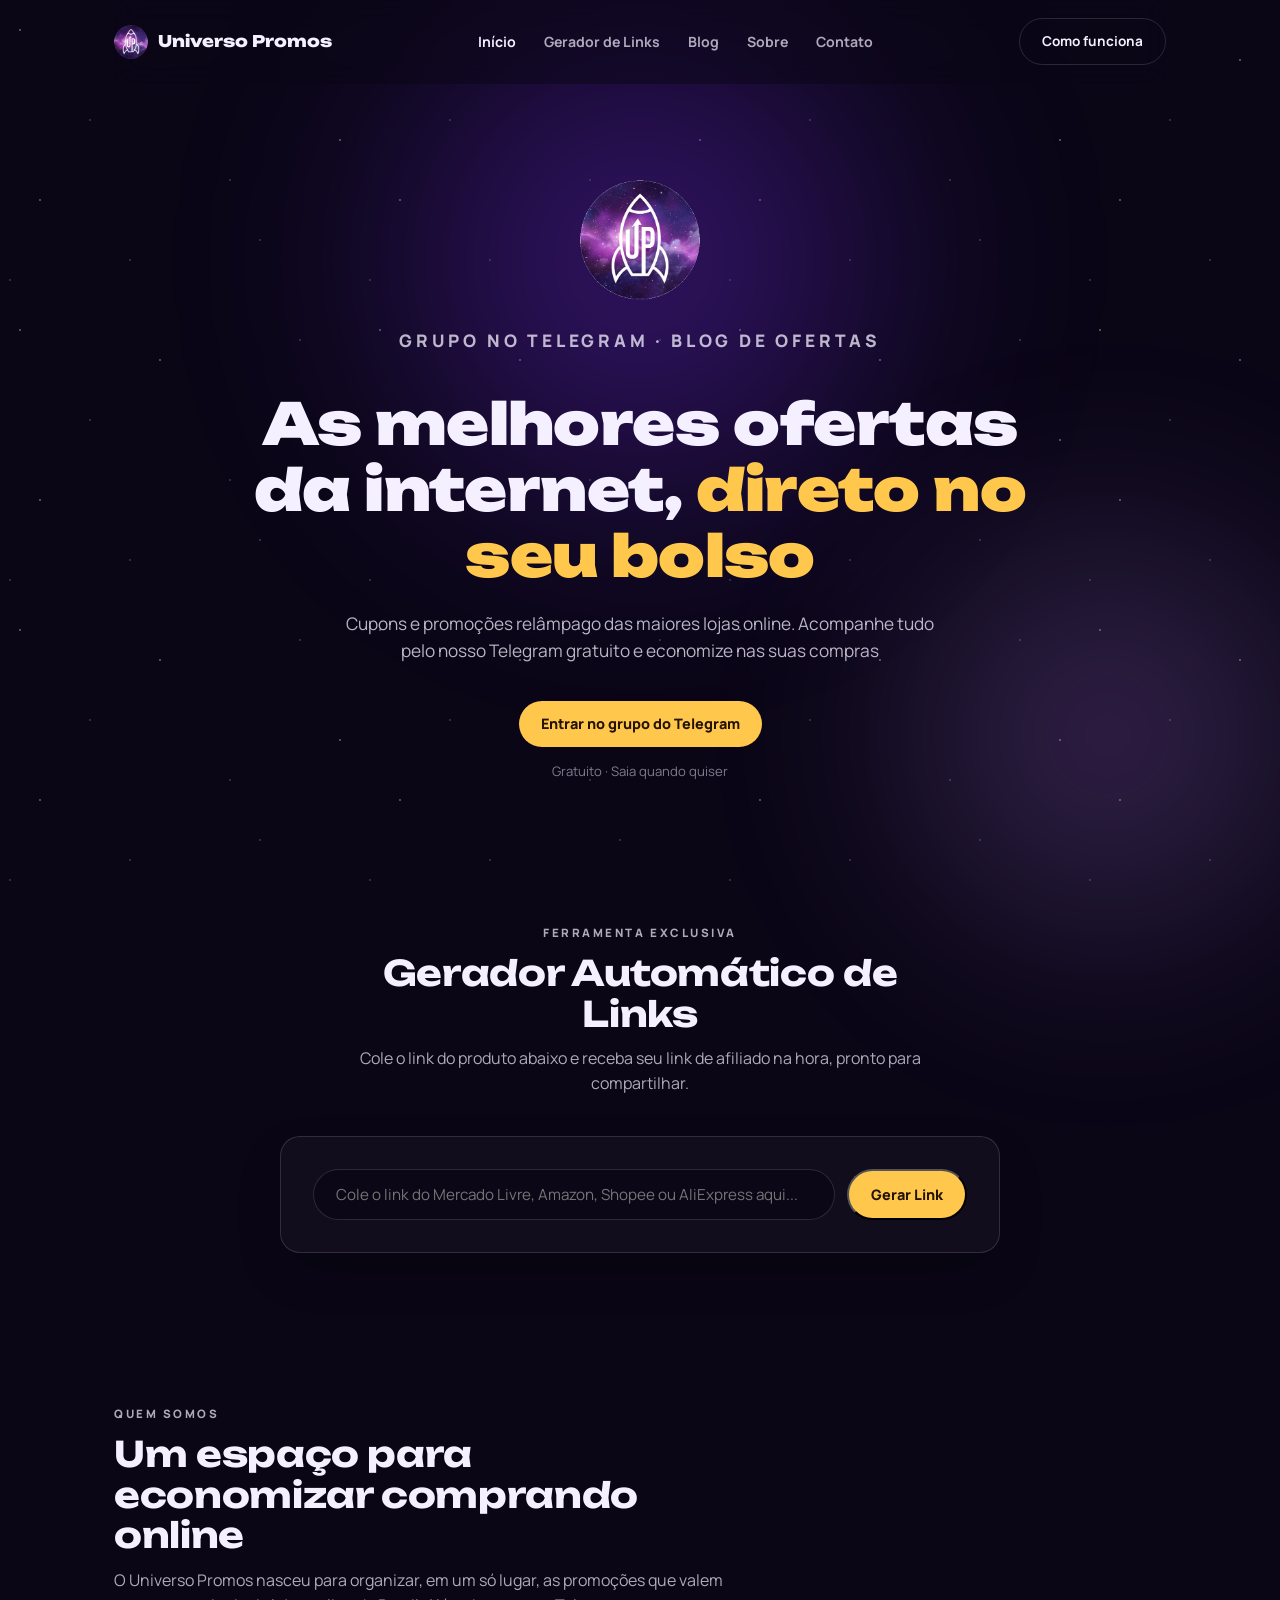
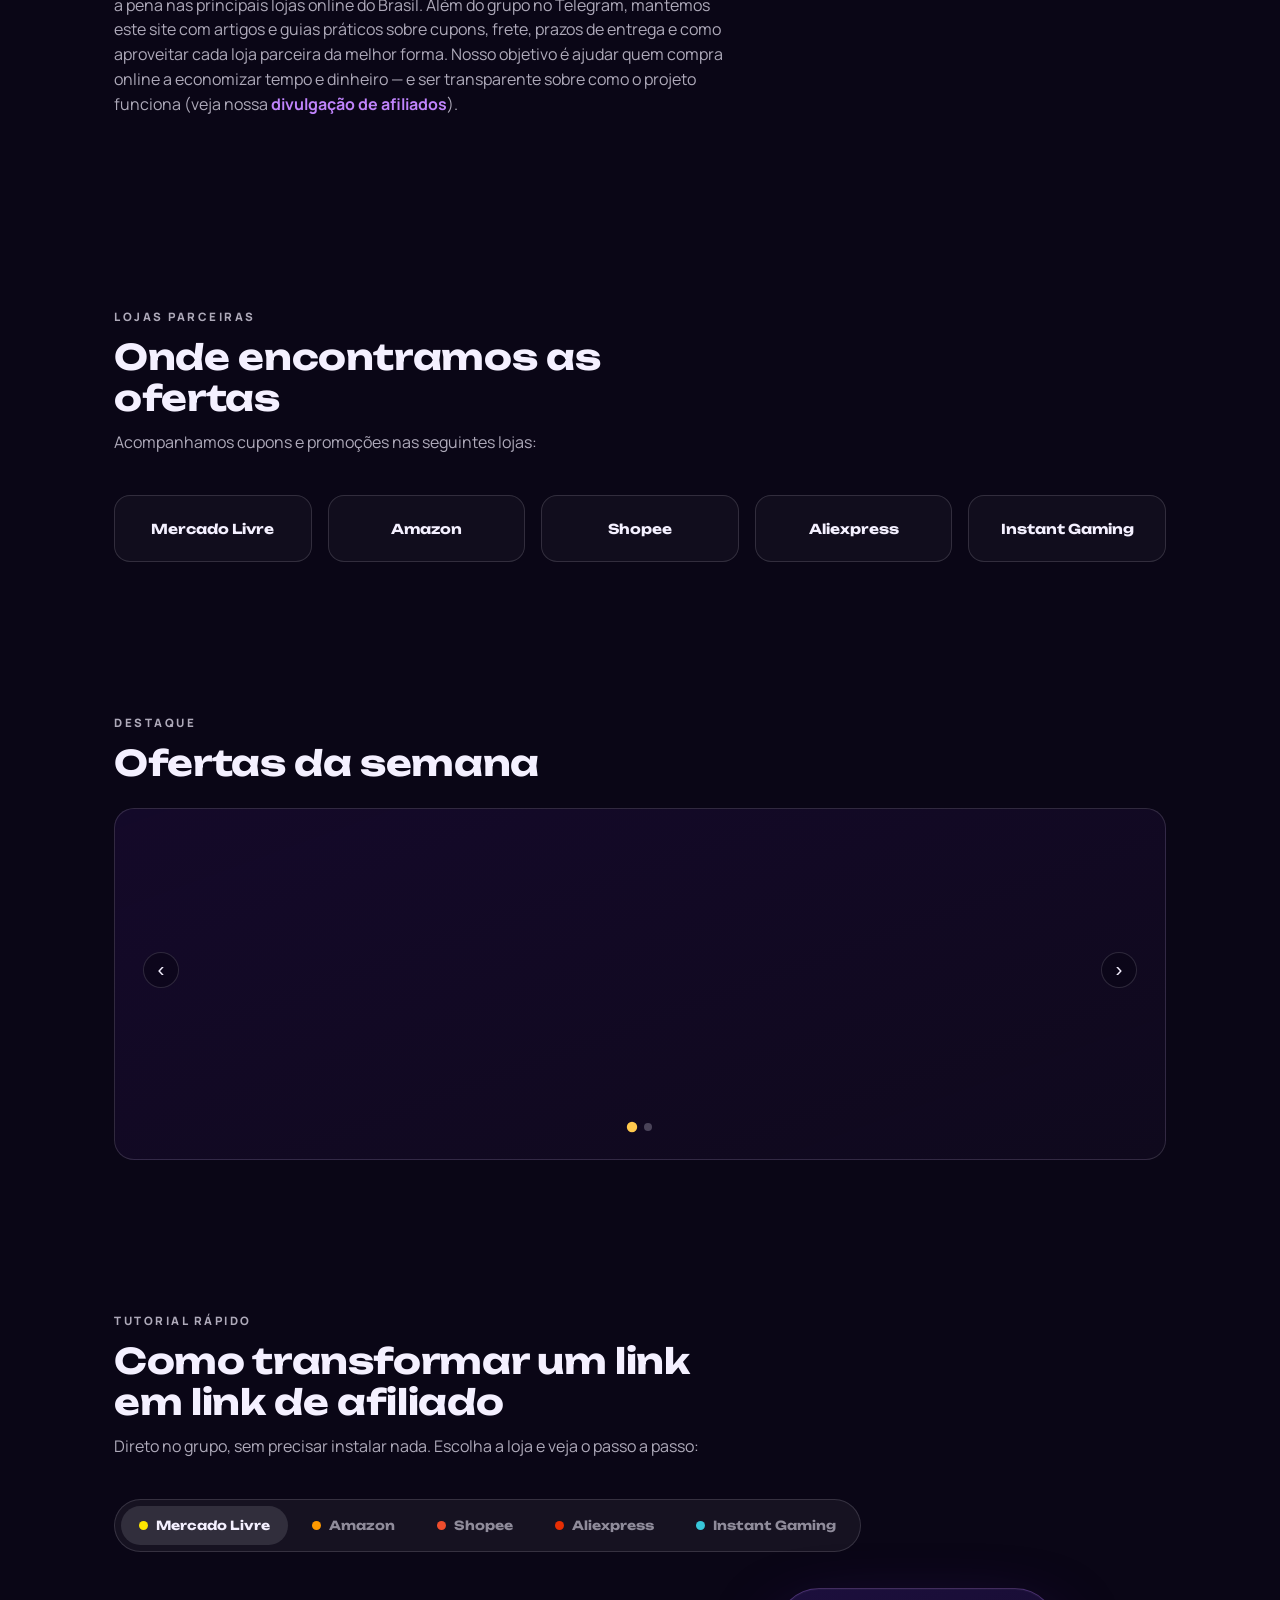
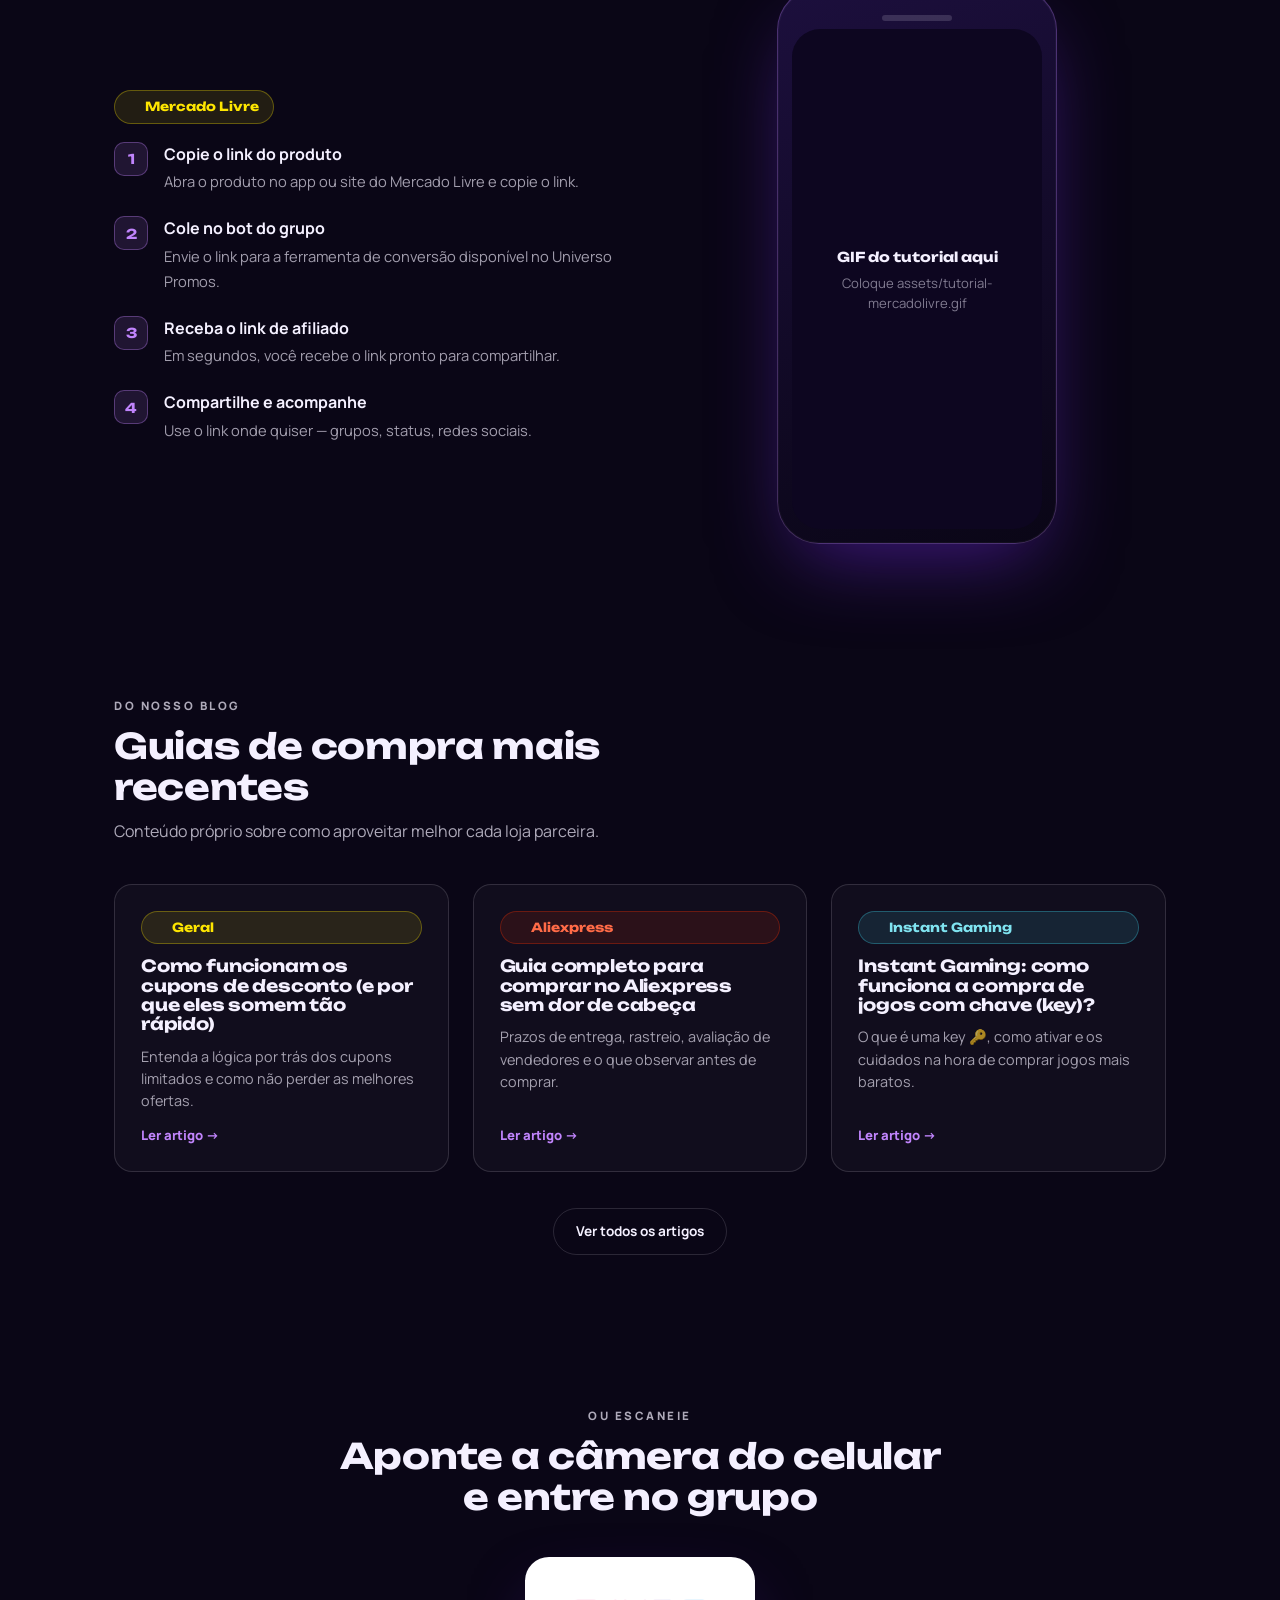
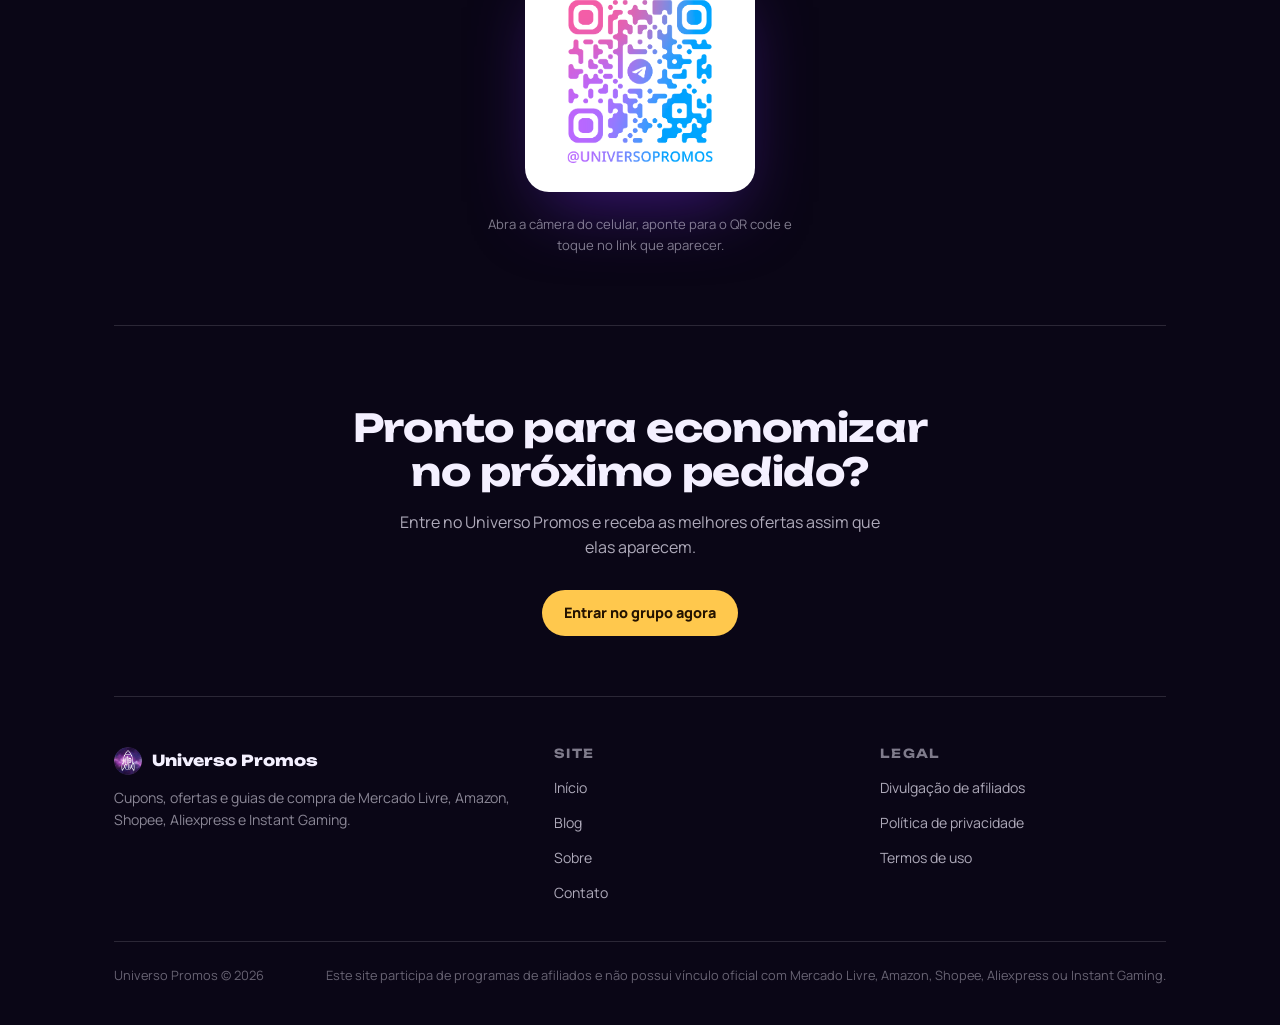
==== commit b03a99d4: "Update index.html" ====
--- a/index.html
+++ b/index.html
@@ -132,8 +132,8 @@
 
             <!-- Slide 2: Aliexpress (725x90) -->
             <div class="carousel-slide">
-              <a href="https://s.click.aliexpress.com/e/_C3FyWl2x?bz=725*90" target="_blank" rel="noopener noreferrer nofollow">
-                <img width="725" height="90" src="https://ae-pic-a1.aliexpress-media.com/kf/Scfbe2c5b96c048b5ad2c177fb6ef8add4.png" alt="Oferta Aliexpress" class="carousel-img">
+              <a href="https://s.click.aliexpress.com/e/_c3rIRfCn?bz=300*250" target="_blank" rel="noopener noreferrer nofollow">
+                <img width="300" height="250" src="https://ae-pic-a1.aliexpress-media.com/kf/Sac2f37068c2f4f2ea103b23e6bbf6d05r.png" alt="Oferta Aliexpress" class="carousel-img">
               </a>
             </div>
 
--- a/assets/styles.css
+++ b/assets/styles.css
@@ -22,7 +22,7 @@
 }
 
 *{box-sizing:border-box;}
-html{scroll-behavior:smooth;}
+html{scroll-behavior:smooth; scroll-padding-top:96px;}
 body{
   margin:0;
   background:var(--bg-deep);
@@ -76,18 +76,41 @@
 .glow-a{
   top:-10%; left:50%; width:700px; height:700px; margin-left:-350px;
   background:radial-gradient(circle, var(--purple) 0%, transparent 70%);
+  transform:translate3d(0, calc(var(--parallax-y, 0px) * 0.12), 0);
 }
 .glow-b{
   bottom:-15%; right:-10%; width:600px; height:600px;
   background:radial-gradient(circle, var(--magenta) 0%, transparent 70%);
   opacity:0.28;
+  transform:translate3d(0, calc(var(--parallax-y, 0px) * -0.08), 0);
 }
 @keyframes drift{ from{background-position:0 0;} to{background-position:-360px 300px;} }
 
+/* ---------- scroll reveal ---------- */
+.reveal{
+  opacity:0; transform:translateY(28px);
+  transition:opacity .7s cubic-bezier(.22,.61,.36,1), transform .7s cubic-bezier(.22,.61,.36,1);
+  will-change:opacity, transform;
+}
+.reveal.is-visible{opacity:1; transform:translateY(0);}
+
 main{position:relative; z-index:1;}
 
 /* ---------- header / nav ---------- */
-header{padding:28px 0 0;}
+header{
+  padding:18px 0;
+  position:sticky; top:0; z-index:50;
+  background:rgba(10,6,22,0.5);
+  backdrop-filter:blur(14px);
+  -webkit-backdrop-filter:blur(14px);
+  border-bottom:1px solid transparent;
+  transition:background .3s ease, border-color .3s ease, box-shadow .3s ease;
+}
+header.is-scrolled{
+  background:rgba(10,6,22,0.78);
+  border-bottom-color:var(--line);
+  box-shadow:0 10px 30px -15px rgba(0,0,0,0.5);
+}
 .nav{display:flex; align-items:center; justify-content:space-between; gap:20px;}
 .brand{display:flex; align-items:center; gap:10px; font-family:'Unbounded',sans-serif; font-weight:800; font-size:1rem; text-decoration:none;}
 .brand img{width:34px; height:34px; border-radius:50%;}
@@ -439,4 +462,7 @@
 
 @media (prefers-reduced-motion: reduce){
   .stars, .hero .rocket-logo{animation:none;}
-}
+  html{scroll-behavior:auto;}
+  .glow-a, .glow-b{transform:none;}
+  .reveal{opacity:1; transform:none; transition:none;}
+}
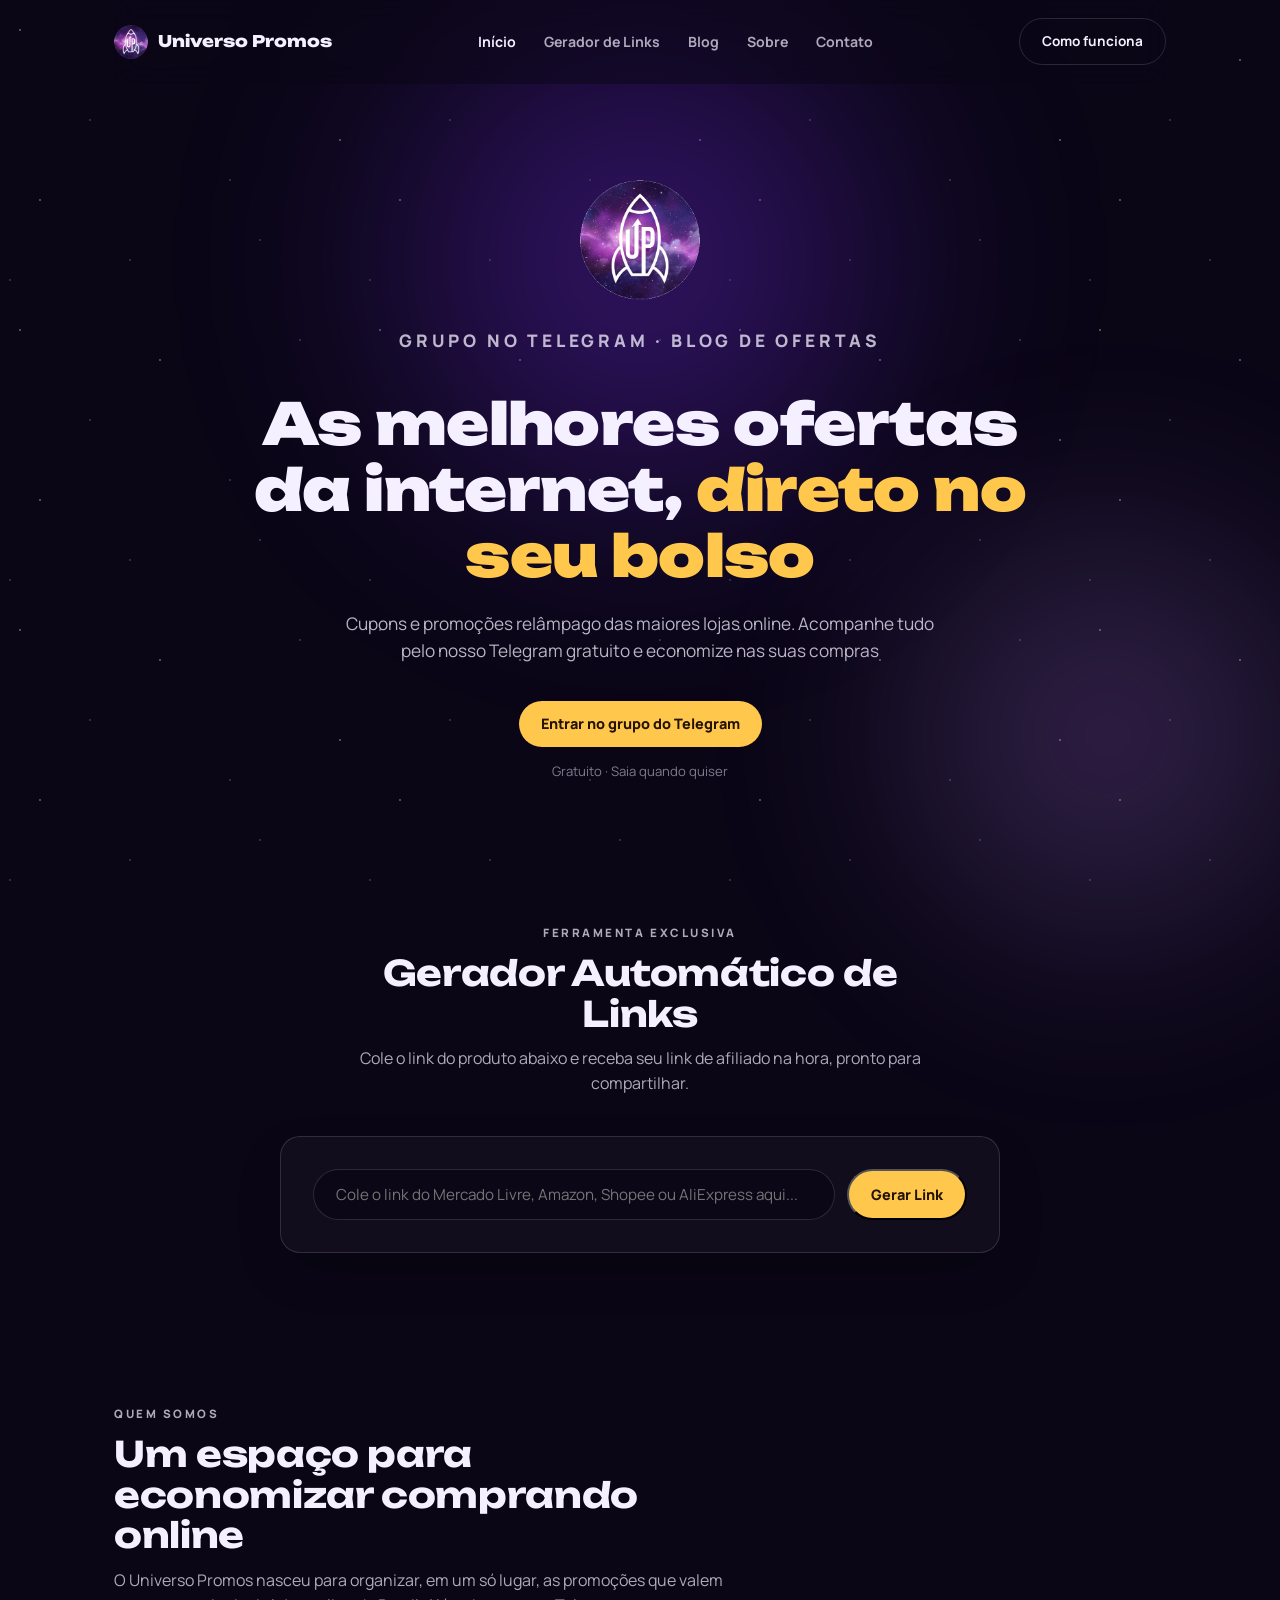
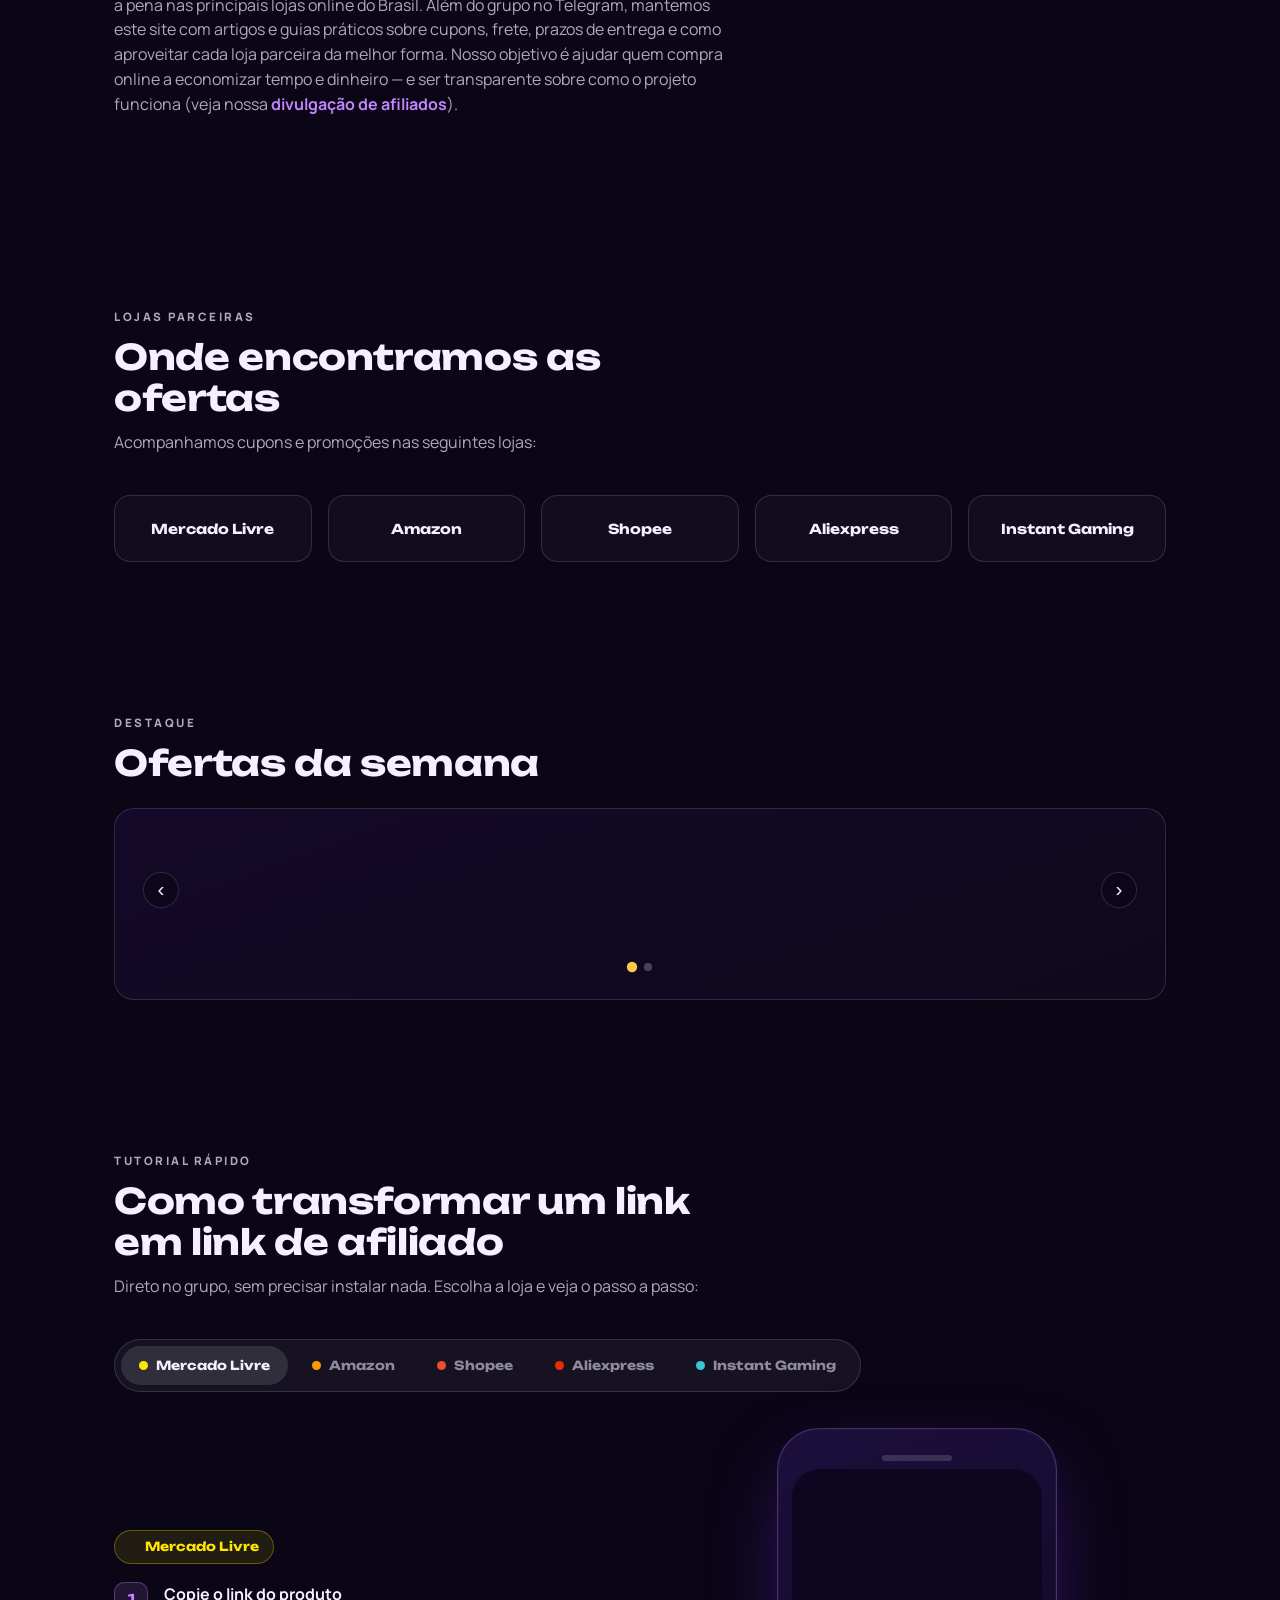
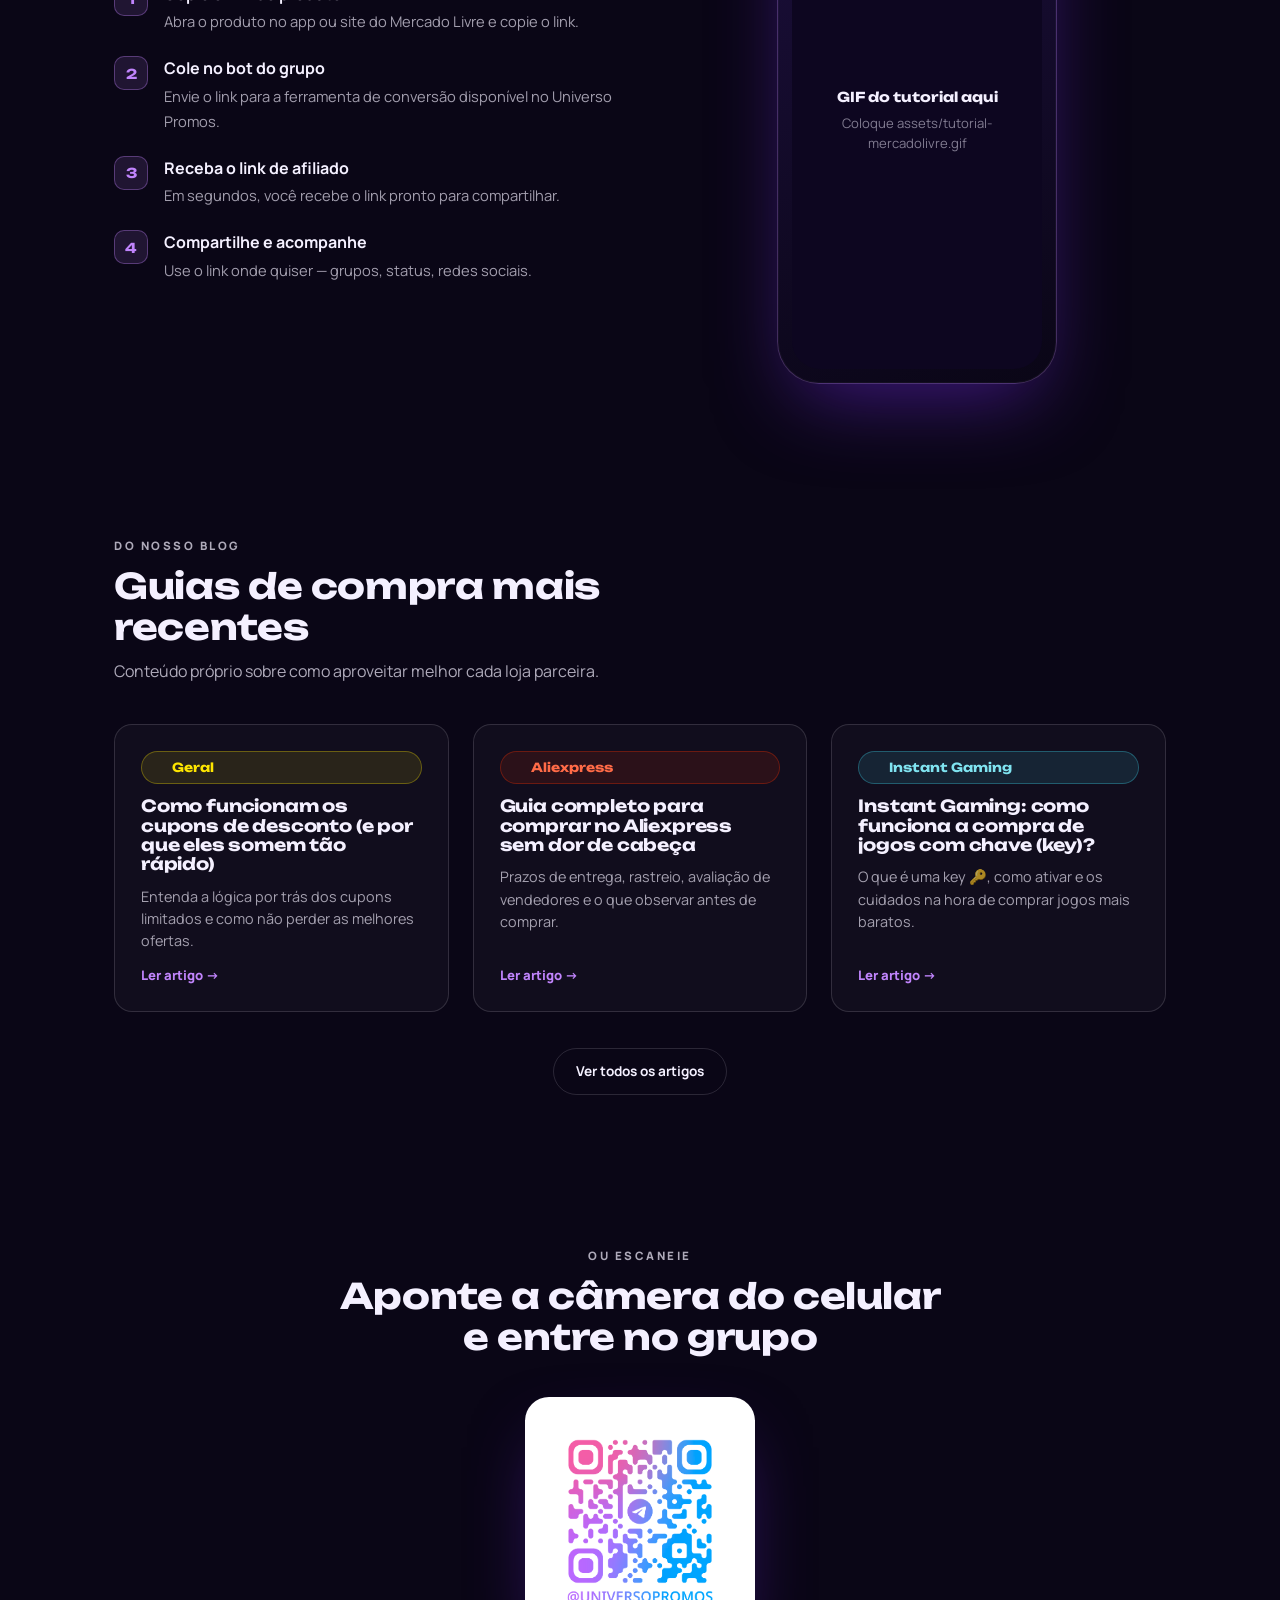
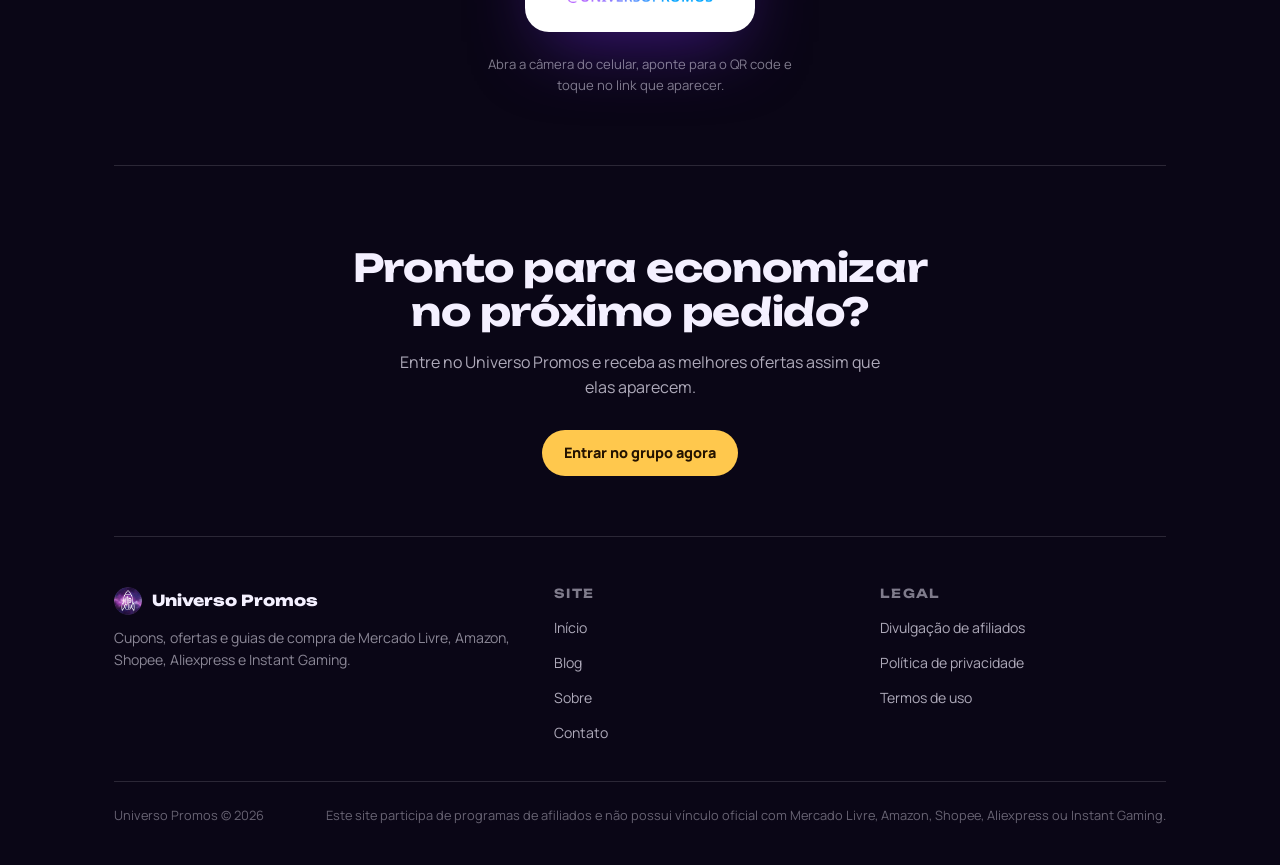
==== commit 5c29ca68: "Update banner aliexpress" ====
--- a/index.html
+++ b/index.html
@@ -132,8 +132,8 @@
 
             <!-- Slide 2: Aliexpress (725x90) -->
             <div class="carousel-slide">
-              <a href="https://s.click.aliexpress.com/e/_c3rIRfCn?bz=300*250" target="_blank" rel="noopener noreferrer nofollow">
-                <img width="300" height="250" src="https://ae-pic-a1.aliexpress-media.com/kf/Sac2f37068c2f4f2ea103b23e6bbf6d05r.png" alt="Oferta Aliexpress" class="carousel-img">
+              <a href="https://s.click.aliexpress.com/e/_c3wMZnVv?bz=725*90" target="_blank" rel="noopener noreferrer nofollow">
+                <img width="725" height="90" src="https://ae-pic-a1.aliexpress-media.com/kf/S7621806277554bdda2a578bfc535b12dM.png" alt="Oferta Aliexpress" class="carousel-img">
               </a>
             </div>
 
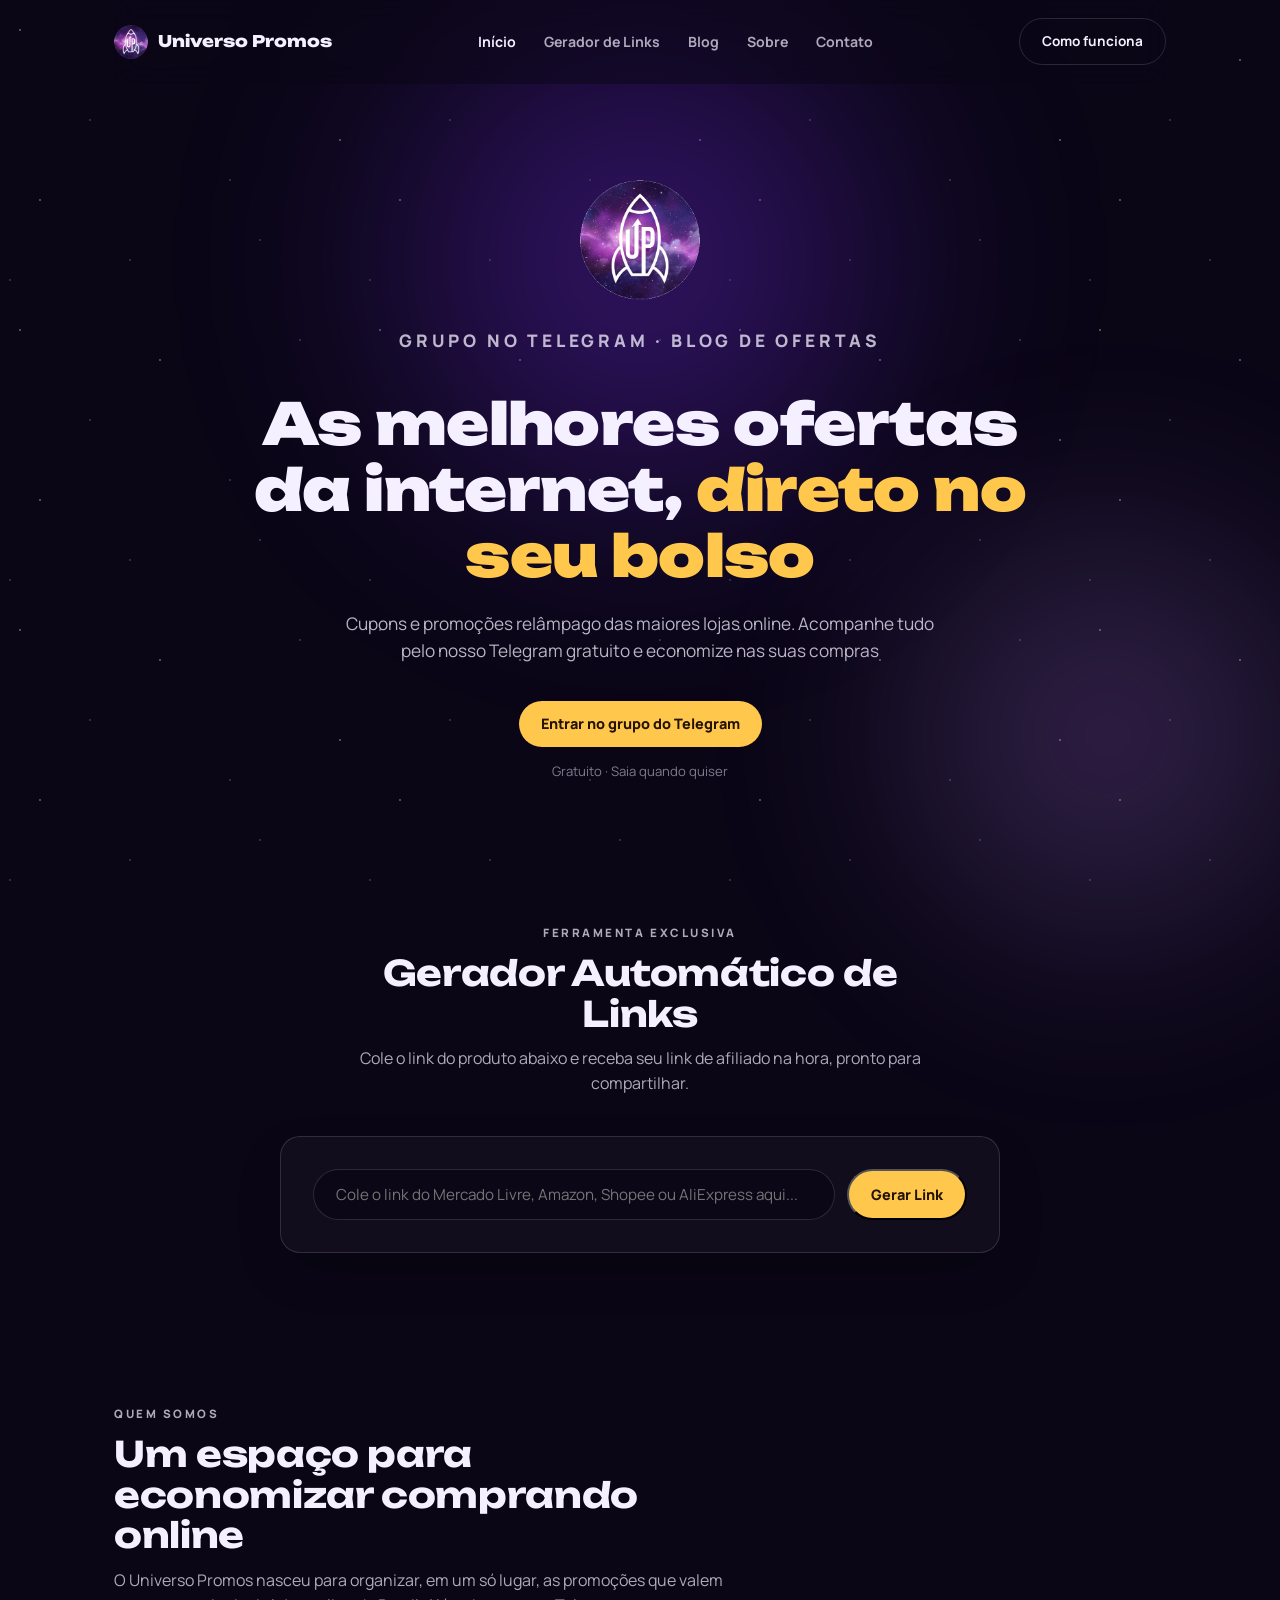
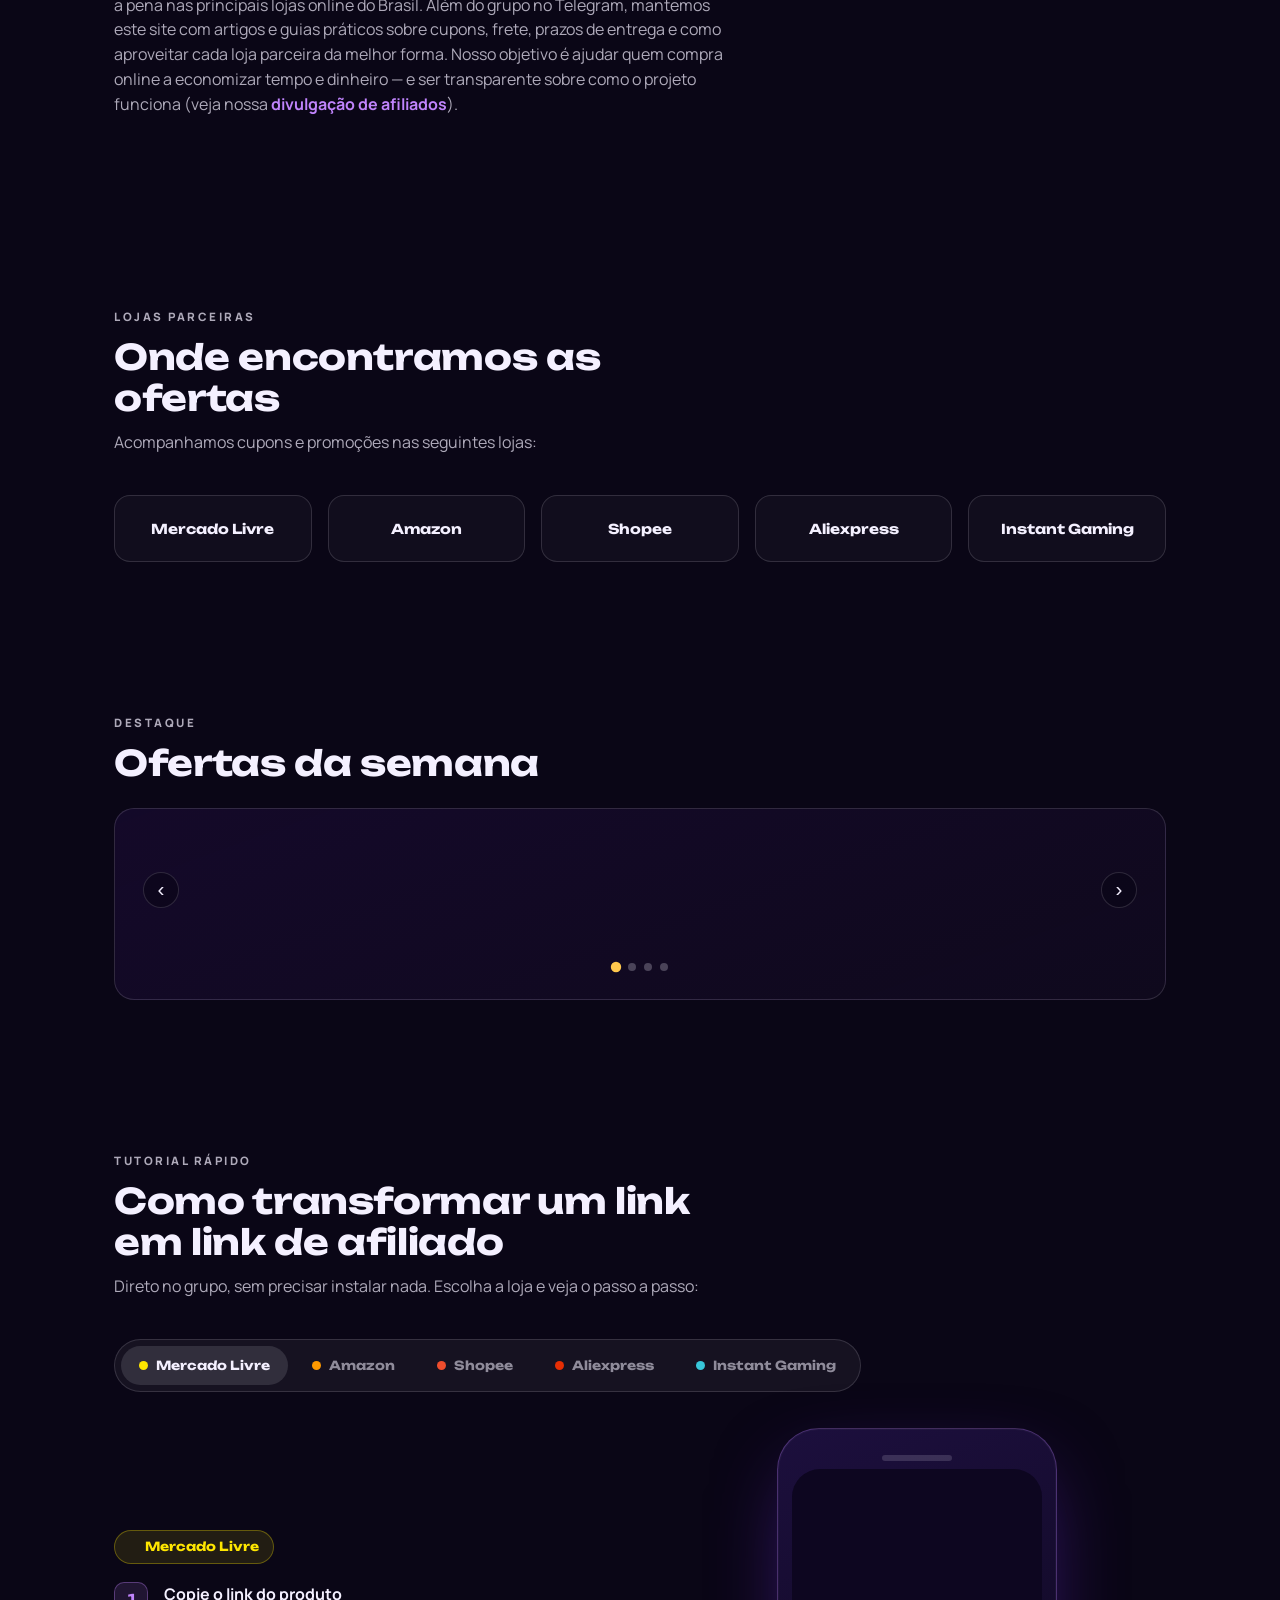
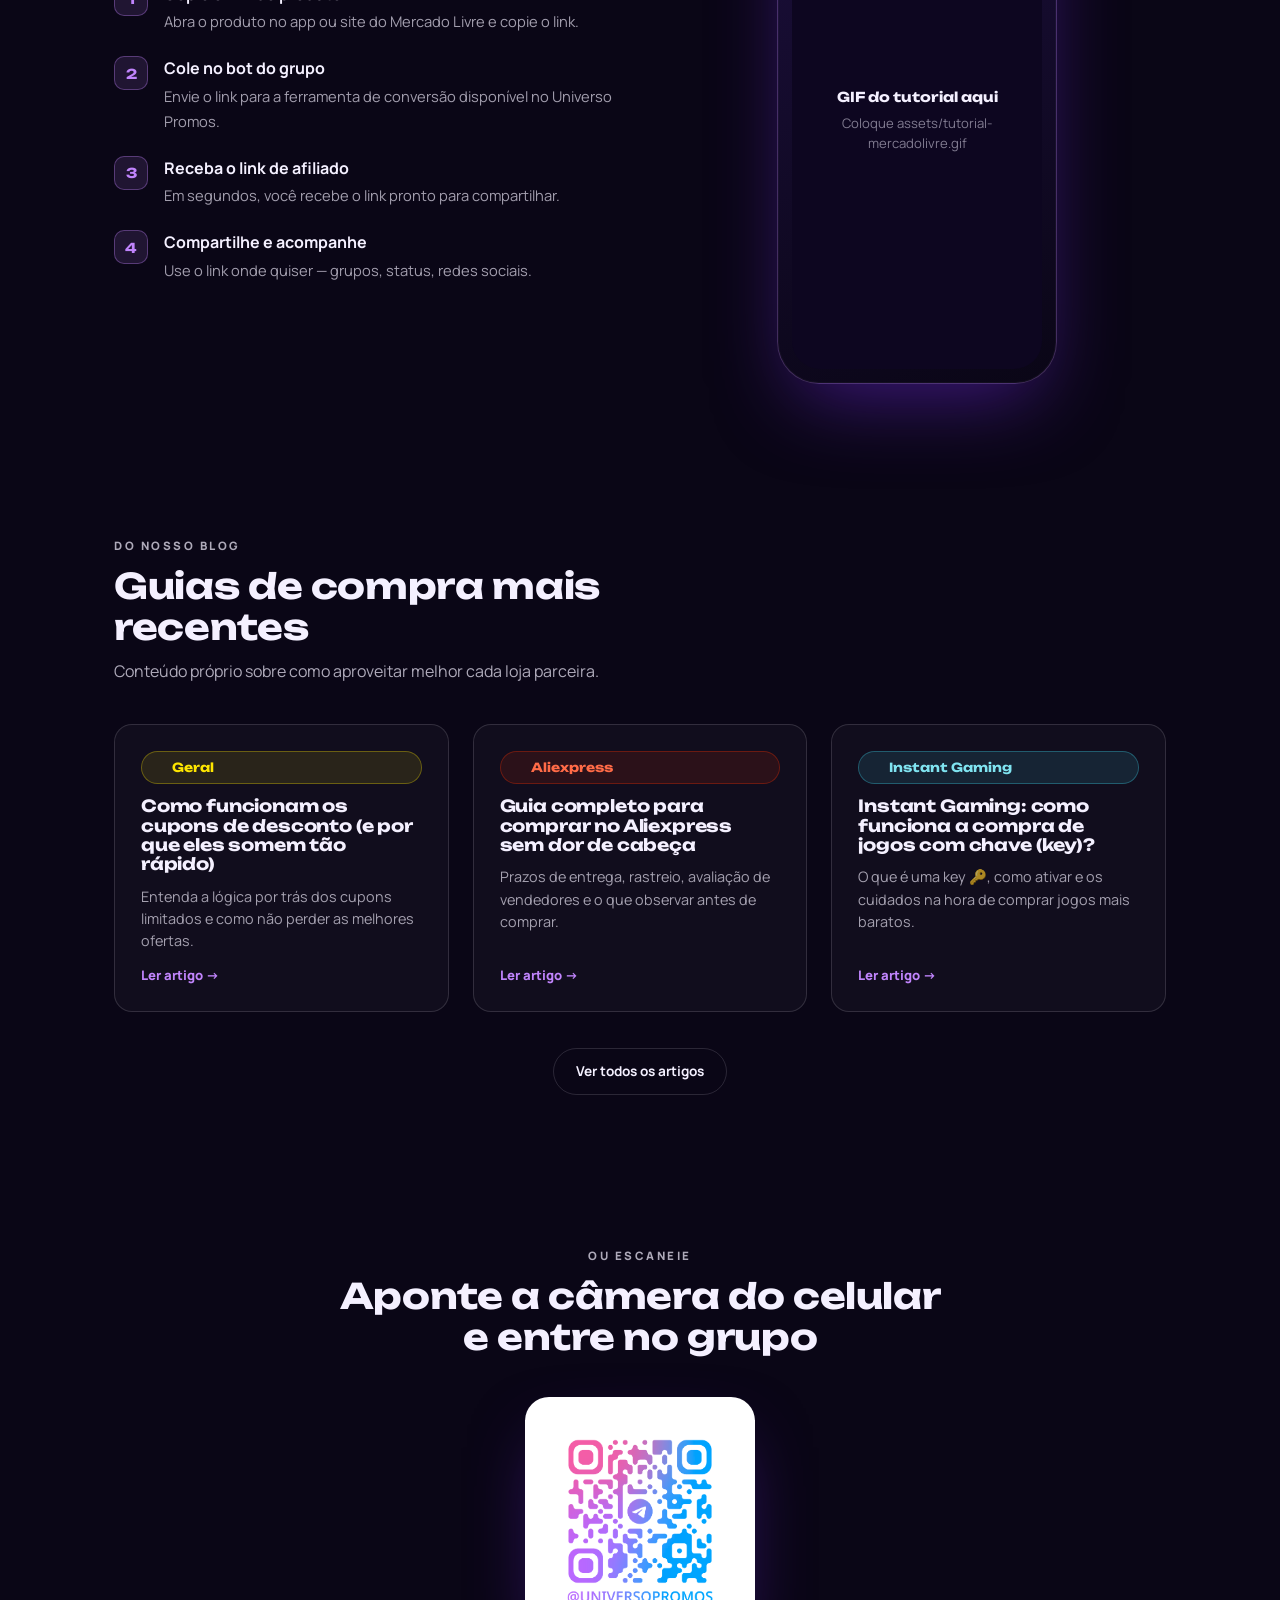
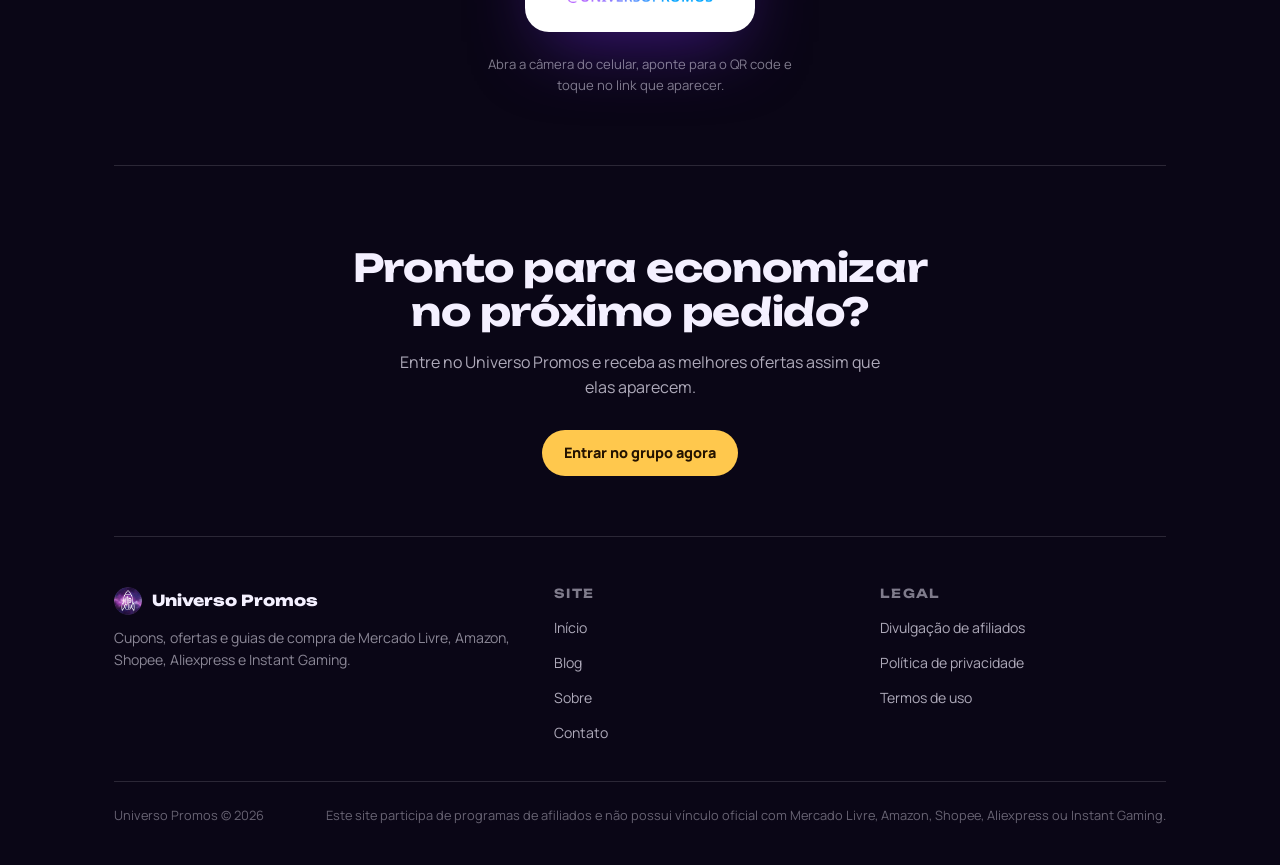
==== commit c3c9aa98: "nuuvem banner" ====
--- a/index.html
+++ b/index.html
@@ -127,7 +127,7 @@
           <div class="carousel-track">
             <!-- Slide 1: Instant Gaming -->
             <div class="carousel-slide">
-              <div class="ig-banner-destaque" style="width:100%; display:flex; justify-content:center; align-items:center;"></div>
+              <div class="ig-banner-destaque" style="width: 100%; display: block; margin: 0 auto;"></div>
             </div>
 
             <!-- Slide 2: Aliexpress (725x90) -->
@@ -137,6 +137,27 @@
               </a>
             </div>
 
+<!-- Slide Nuuvem: PC Promoções -->
+            <div class="carousel-slide">
+              <a href="https://click.linksynergy.com/fs-bin/click?id=f1vvVyLYU%2f4&offerid=1692636.125&type=3&subid=0" target="_blank" rel="noopener noreferrer nofollow">
+                <!-- Substitua o src abaixo pela imagem real do banner -->
+                <img src="https://raw.githubusercontent.com/xGBr/universopromos/refs/heads/main/assets/nuuvem_pc.jpg" alt="Nuuvem - PC Promoções" class="carousel-img" style="width:100%; max-width:725px; border-radius:10px;">
+              </a>
+              <!-- Pixel de rastreio da Rakuten (INVISÍVEL - NÃO REMOVER) -->
+              <img border="0" width="1" height="1" src="https://ad.linksynergy.com/fs-bin/show?id=f1vvVyLYU%2f4&bids=1692636.125&type=3&subid=0" alt="" style="display:none;">
+            </div>
+			
+
+<!-- Slide Nuuvem: Promoções abaixo de R$20 -->
+            <div class="carousel-slide">
+              <a href="https://click.linksynergy.com/fs-bin/click?id=f1vvVyLYU%2f4&offerid=1692636.124&type=3&subid=0" target="_blank" rel="noopener noreferrer nofollow">
+                <!-- Substitua o src abaixo pela imagem real do banner -->
+                <img src="https://raw.githubusercontent.com/xGBr/universopromos/refs/heads/main/assets/nuuvem_20.jpg" alt="Nuuvem - Jogos abaixo de 20 reais" class="carousel-img" style="width:100%; max-width:725px; border-radius:10px;">
+              </a>
+              <!-- Pixel de rastreio da Rakuten (INVISÍVEL - NÃO REMOVER) -->
+              <img border="0" width="1" height="1" src="https://ad.linksynergy.com/fs-bin/show?id=f1vvVyLYU%2f4&bids=1692636.124&type=3&subid=0" alt="" style="display:none;">
+            </div>
+            
             <!--
               Para adicionar um novo banner ao carrossel, copie o padrão de um
               <div class="carousel-slide">...</div> acima e cole aqui dentro,
--- a/assets/styles.css
+++ b/assets/styles.css
@@ -238,6 +238,20 @@
 .carousel-slide.is-active{opacity:1; visibility:visible; position:relative; z-index:2;}
 .carousel-img{max-width:100%; height:auto; border-radius:10px; display:block;}
 
+/* Força o banner dinâmico da Instant Gaming a ocupar 100% da largura */
+.ig-banner-destaque {
+    width: 100%;
+    overflow: hidden;
+    border-radius: 10px;
+}
+
+.ig-banner-destaque iframe,
+.ig-banner-destaque div {
+    width: 100% !important;
+    max-width: 100% !important;
+    height: auto;
+}
+
 .carousel-arrow{
   position:absolute; top:50%; transform:translateY(-50%);
   width:36px; height:36px; border-radius:50%;
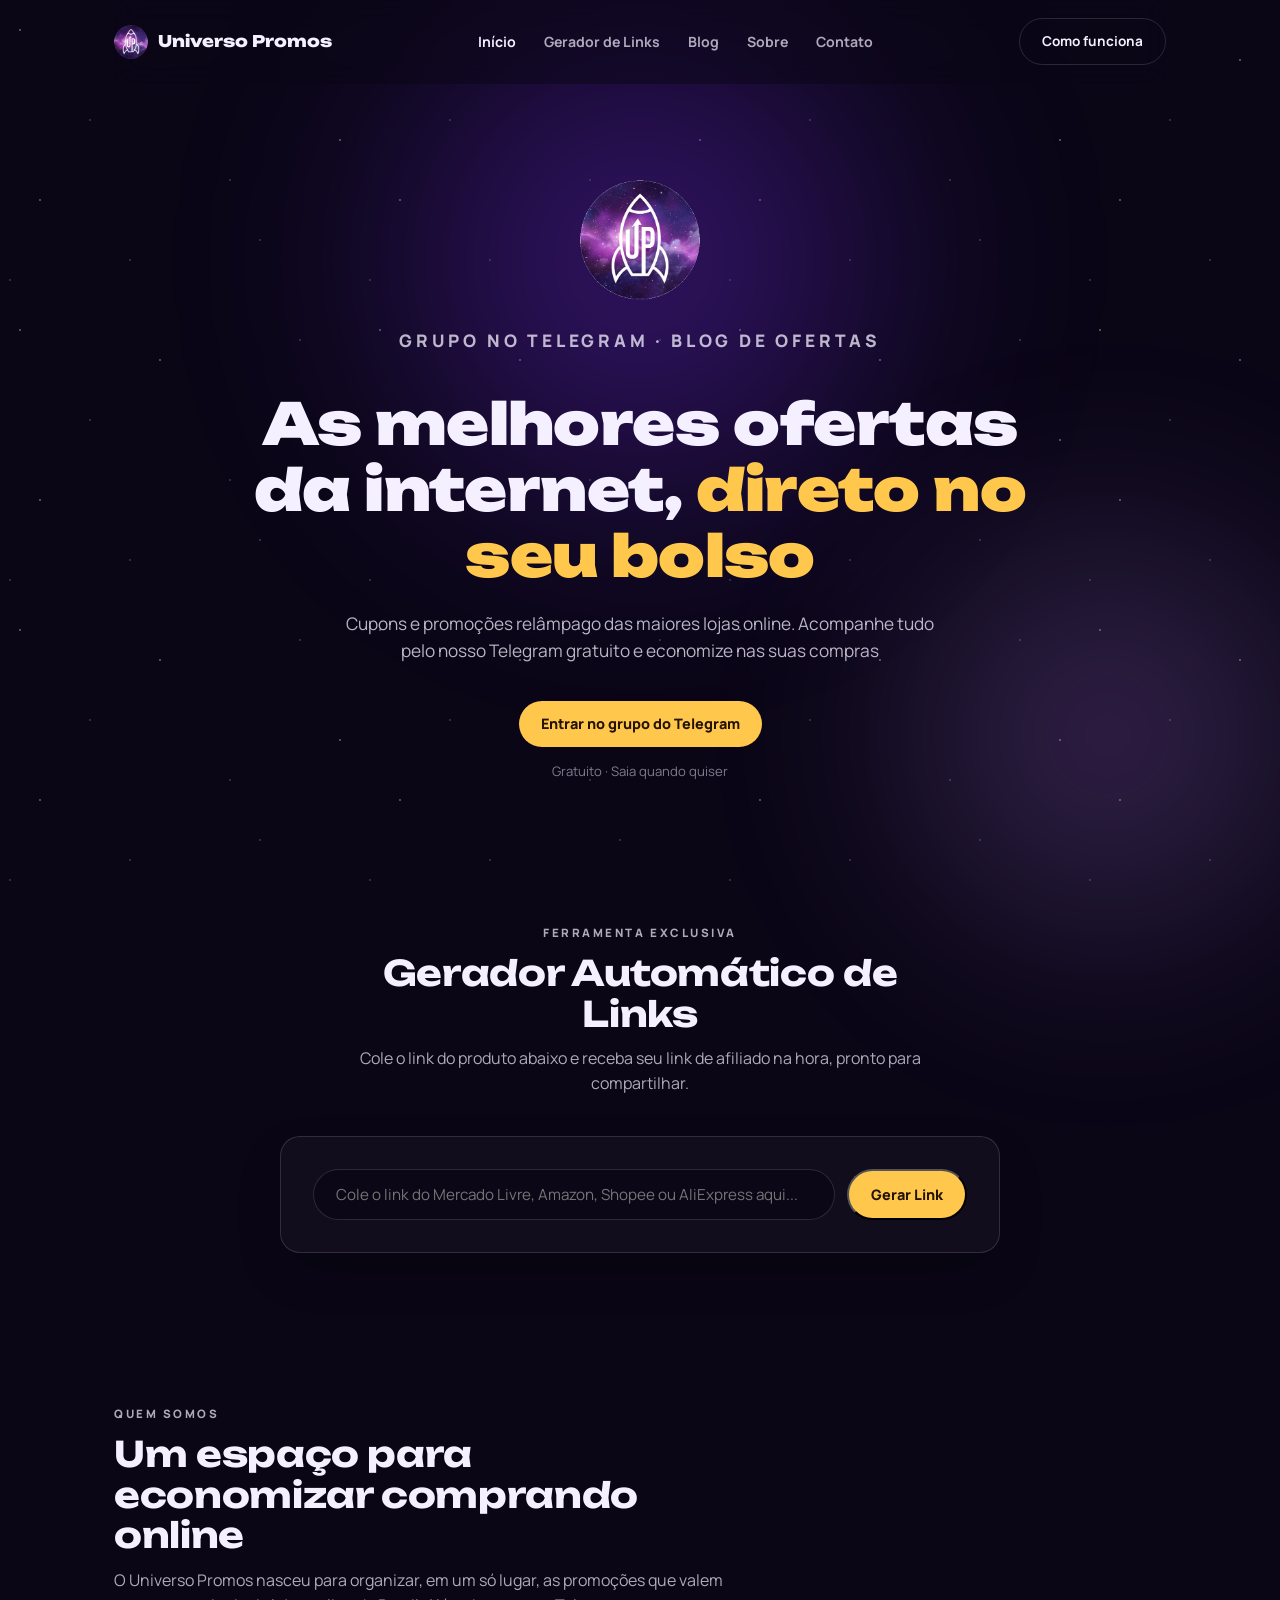
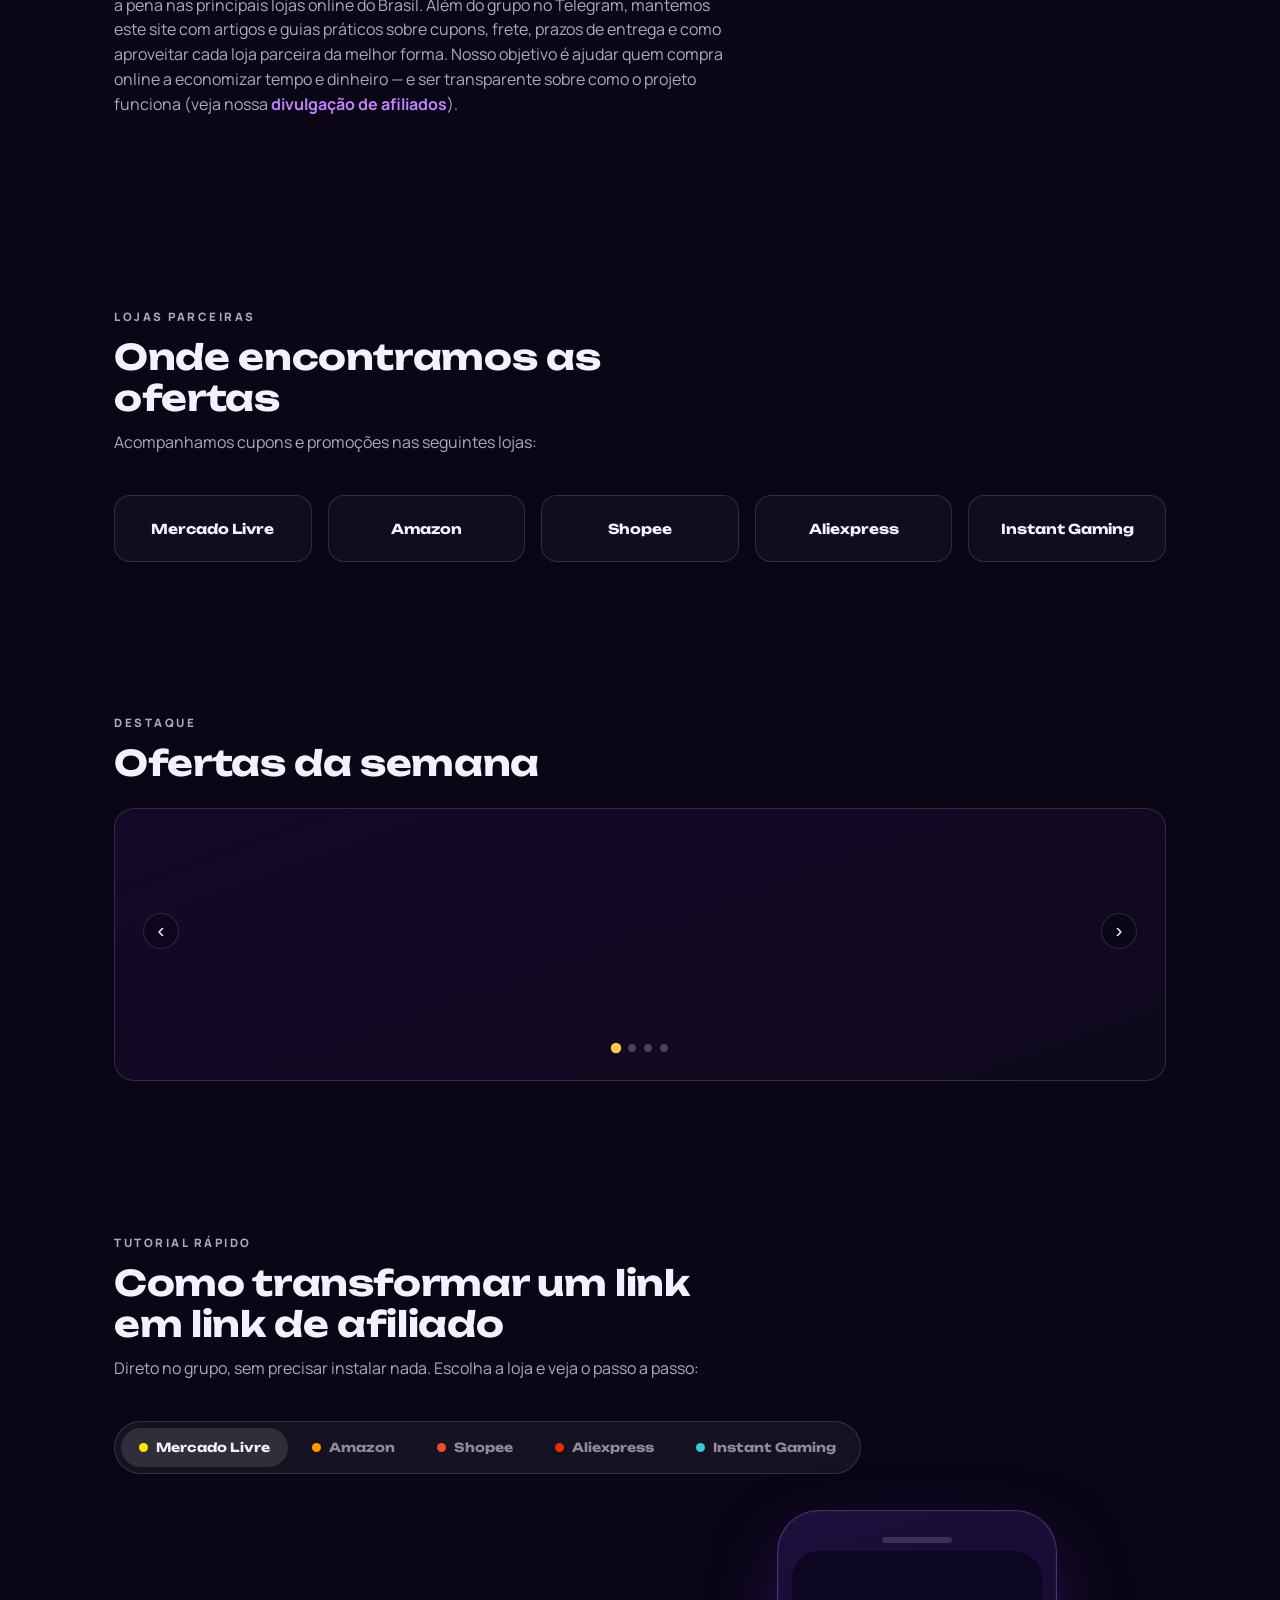
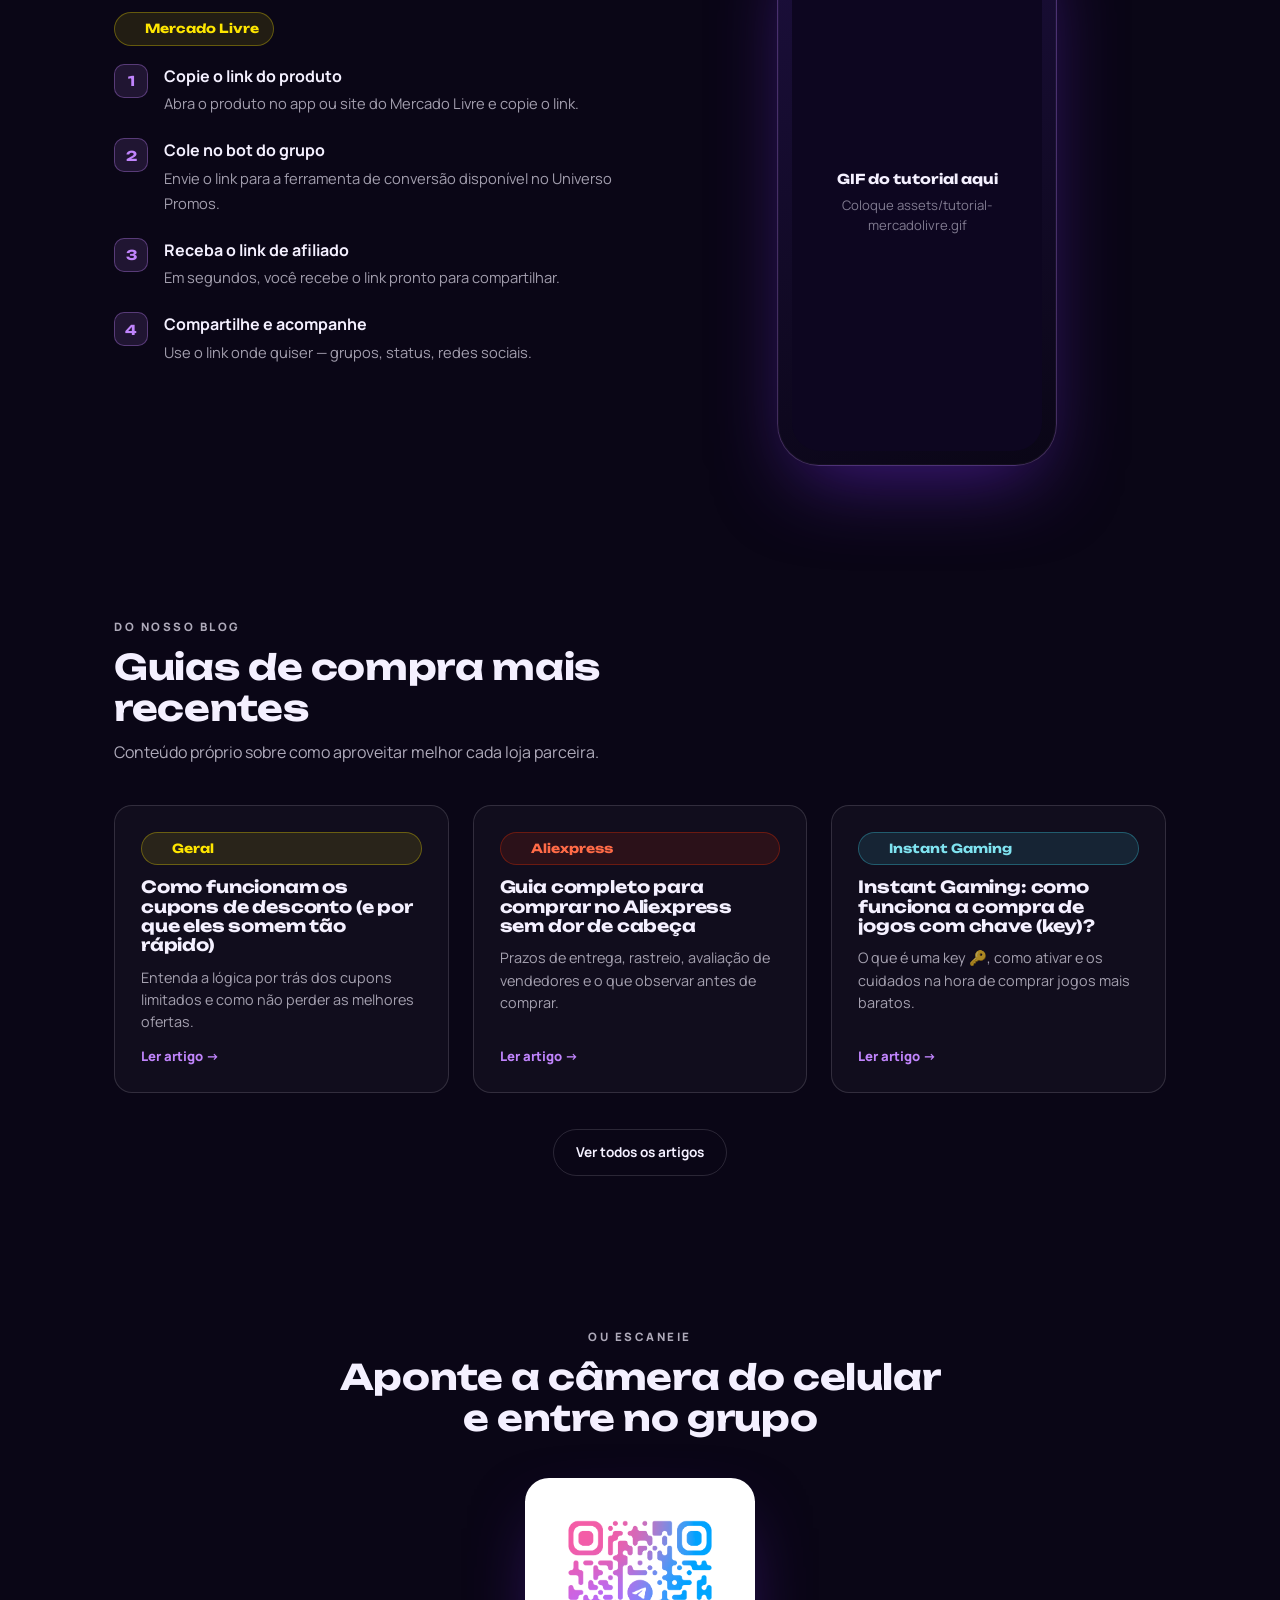
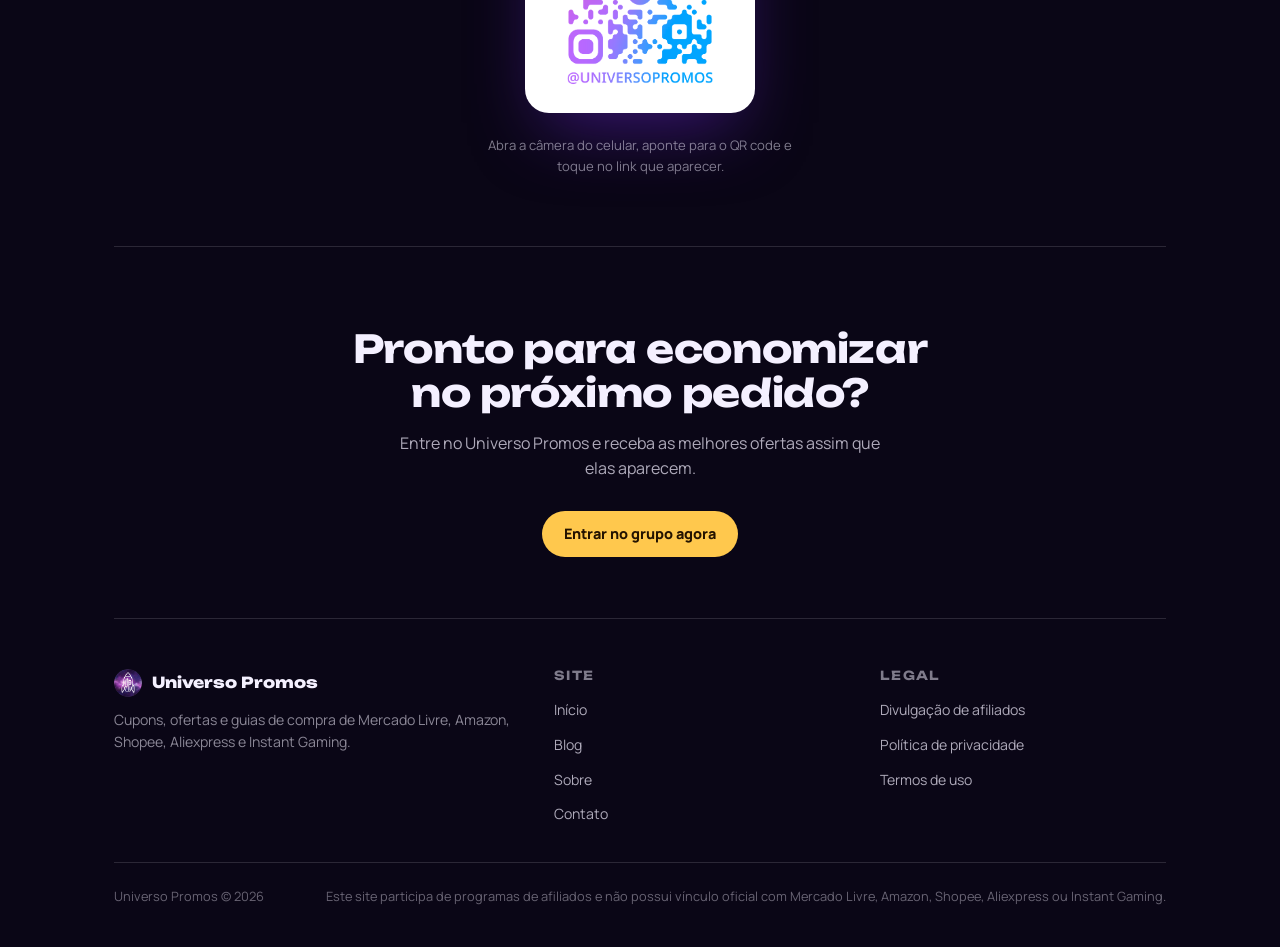
==== commit 896ae1a1: "update banner Nuuvem" ====
--- a/index.html
+++ b/index.html
@@ -141,7 +141,7 @@
             <div class="carousel-slide">
               <a href="https://click.linksynergy.com/fs-bin/click?id=f1vvVyLYU%2f4&offerid=1692636.125&type=3&subid=0" target="_blank" rel="noopener noreferrer nofollow">
                 <!-- Substitua o src abaixo pela imagem real do banner -->
-                <img src="https://raw.githubusercontent.com/xGBr/universopromos/refs/heads/main/assets/nuuvem_pc.jpg" alt="Nuuvem - PC Promoções" class="carousel-img" style="width:100%; max-width:725px; border-radius:10px;">
+                <img src="assets/nuuvem_pc.jpg" alt="Nuuvem - PC Promoções" class="carousel-img" style="width:100%; max-width:725px; border-radius:10px;">
               </a>
               <!-- Pixel de rastreio da Rakuten (INVISÍVEL - NÃO REMOVER) -->
               <img border="0" width="1" height="1" src="https://ad.linksynergy.com/fs-bin/show?id=f1vvVyLYU%2f4&bids=1692636.125&type=3&subid=0" alt="" style="display:none;">
@@ -152,7 +152,7 @@
             <div class="carousel-slide">
               <a href="https://click.linksynergy.com/fs-bin/click?id=f1vvVyLYU%2f4&offerid=1692636.124&type=3&subid=0" target="_blank" rel="noopener noreferrer nofollow">
                 <!-- Substitua o src abaixo pela imagem real do banner -->
-                <img src="https://raw.githubusercontent.com/xGBr/universopromos/refs/heads/main/assets/nuuvem_20.jpg" alt="Nuuvem - Jogos abaixo de 20 reais" class="carousel-img" style="width:100%; max-width:725px; border-radius:10px;">
+                <img src="assets/nuuvem_20.jpg" alt="Nuuvem - Jogos abaixo de 20 reais" class="carousel-img" style="width:100%; max-width:725px; border-radius:10px;">
               </a>
               <!-- Pixel de rastreio da Rakuten (INVISÍVEL - NÃO REMOVER) -->
               <img border="0" width="1" height="1" src="https://ad.linksynergy.com/fs-bin/show?id=f1vvVyLYU%2f4&bids=1692636.124&type=3&subid=0" alt="" style="display:none;">
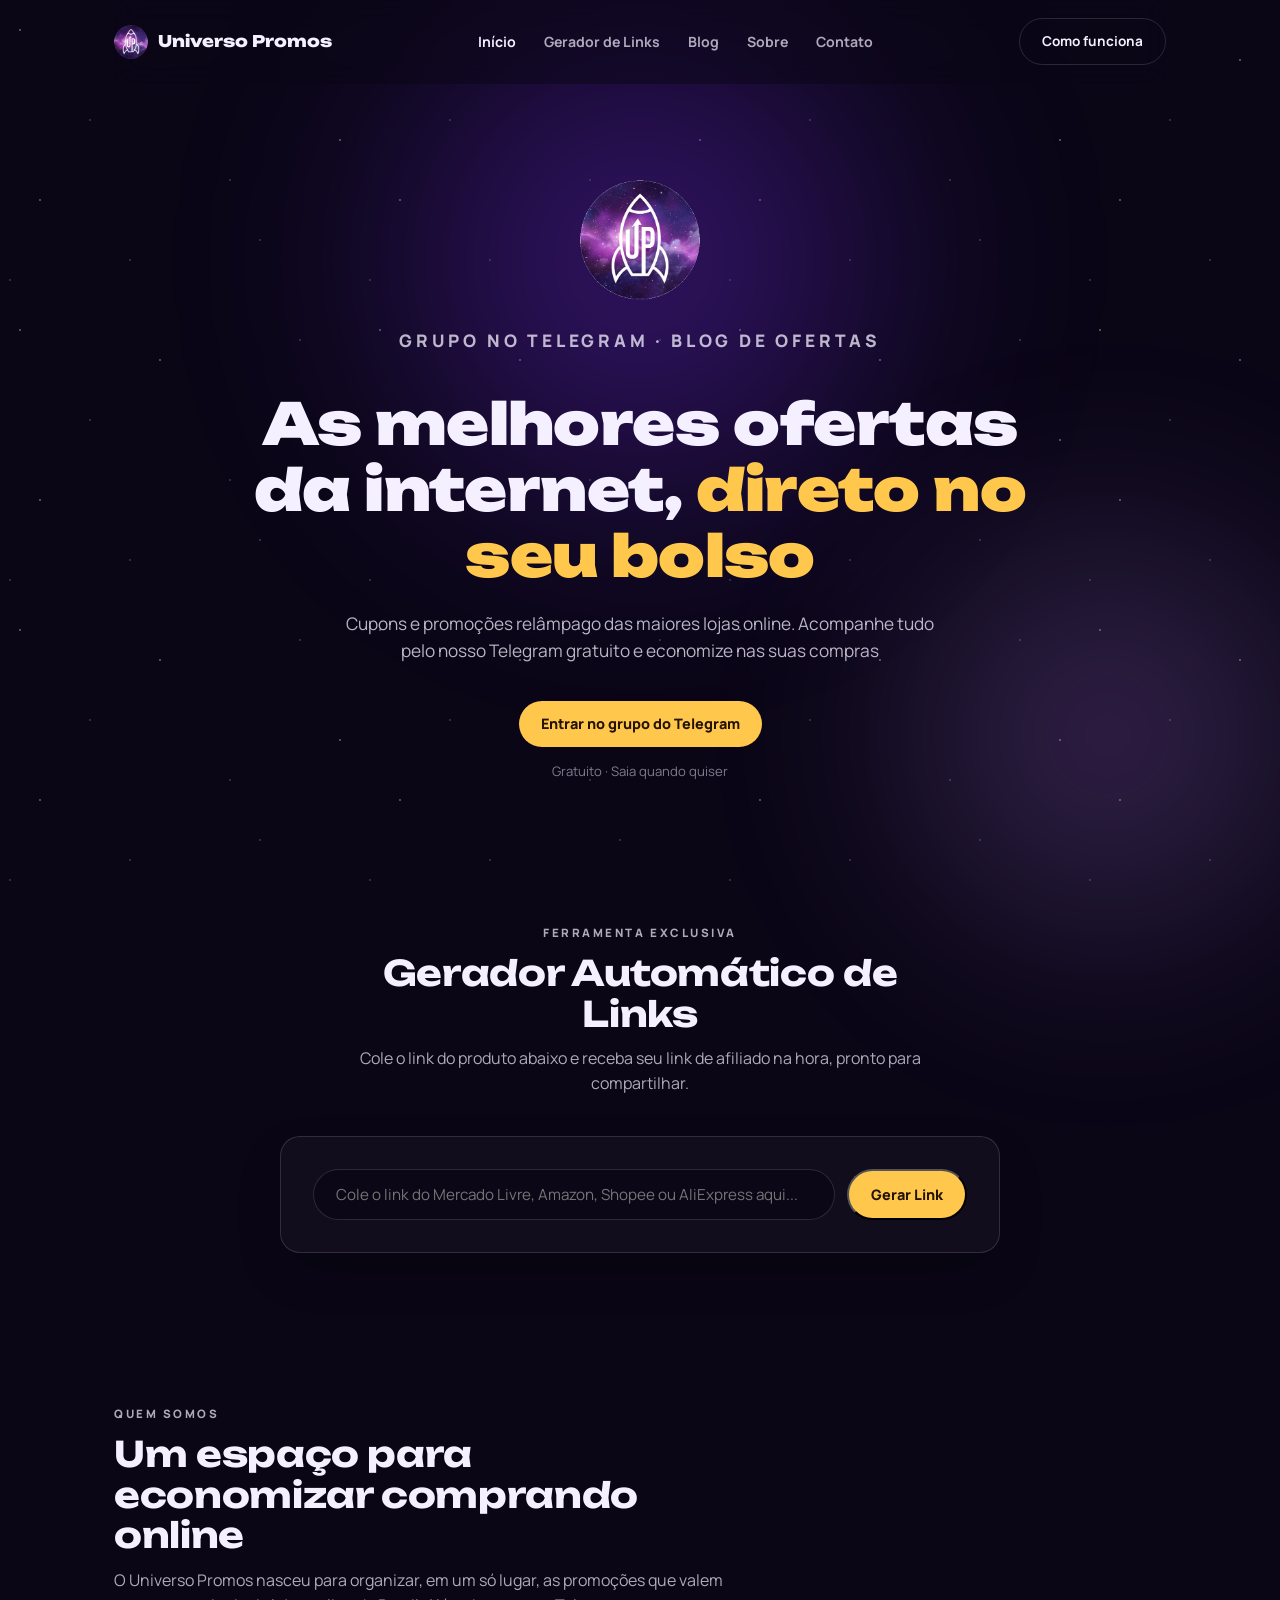
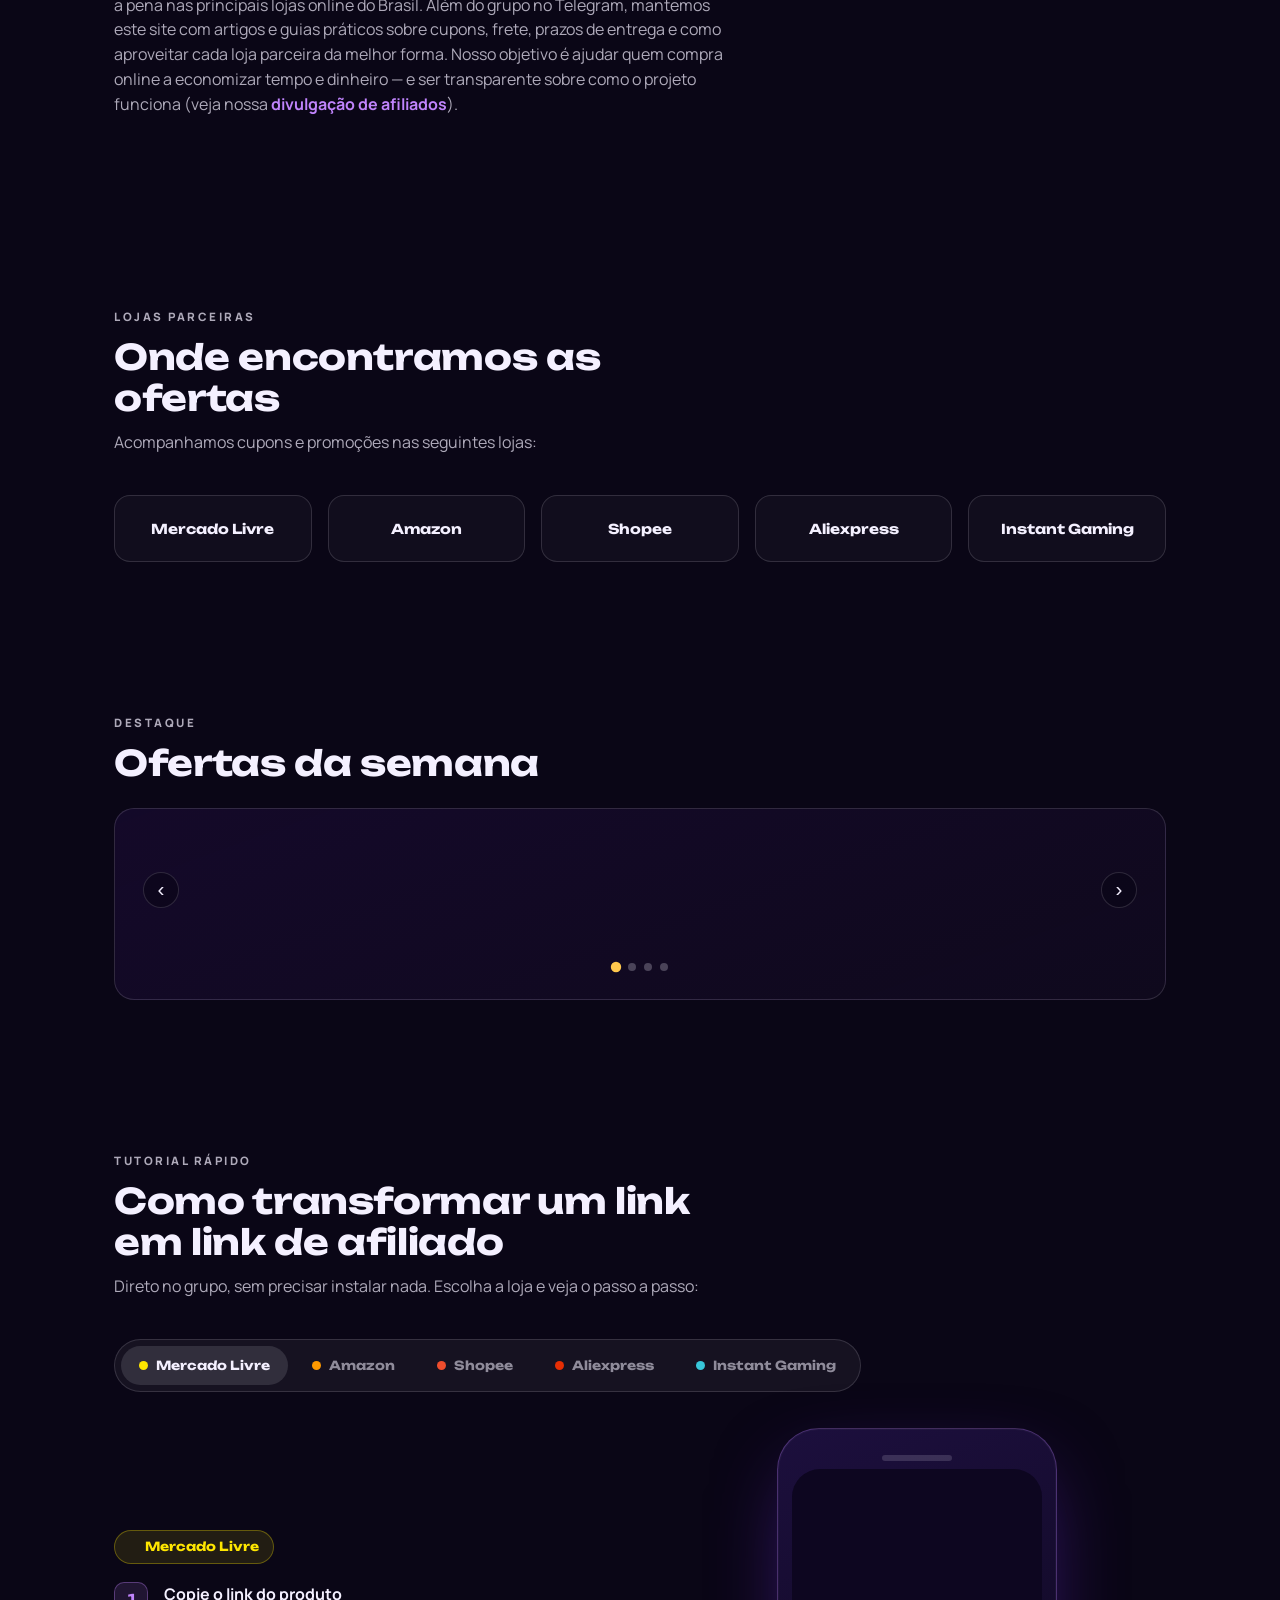
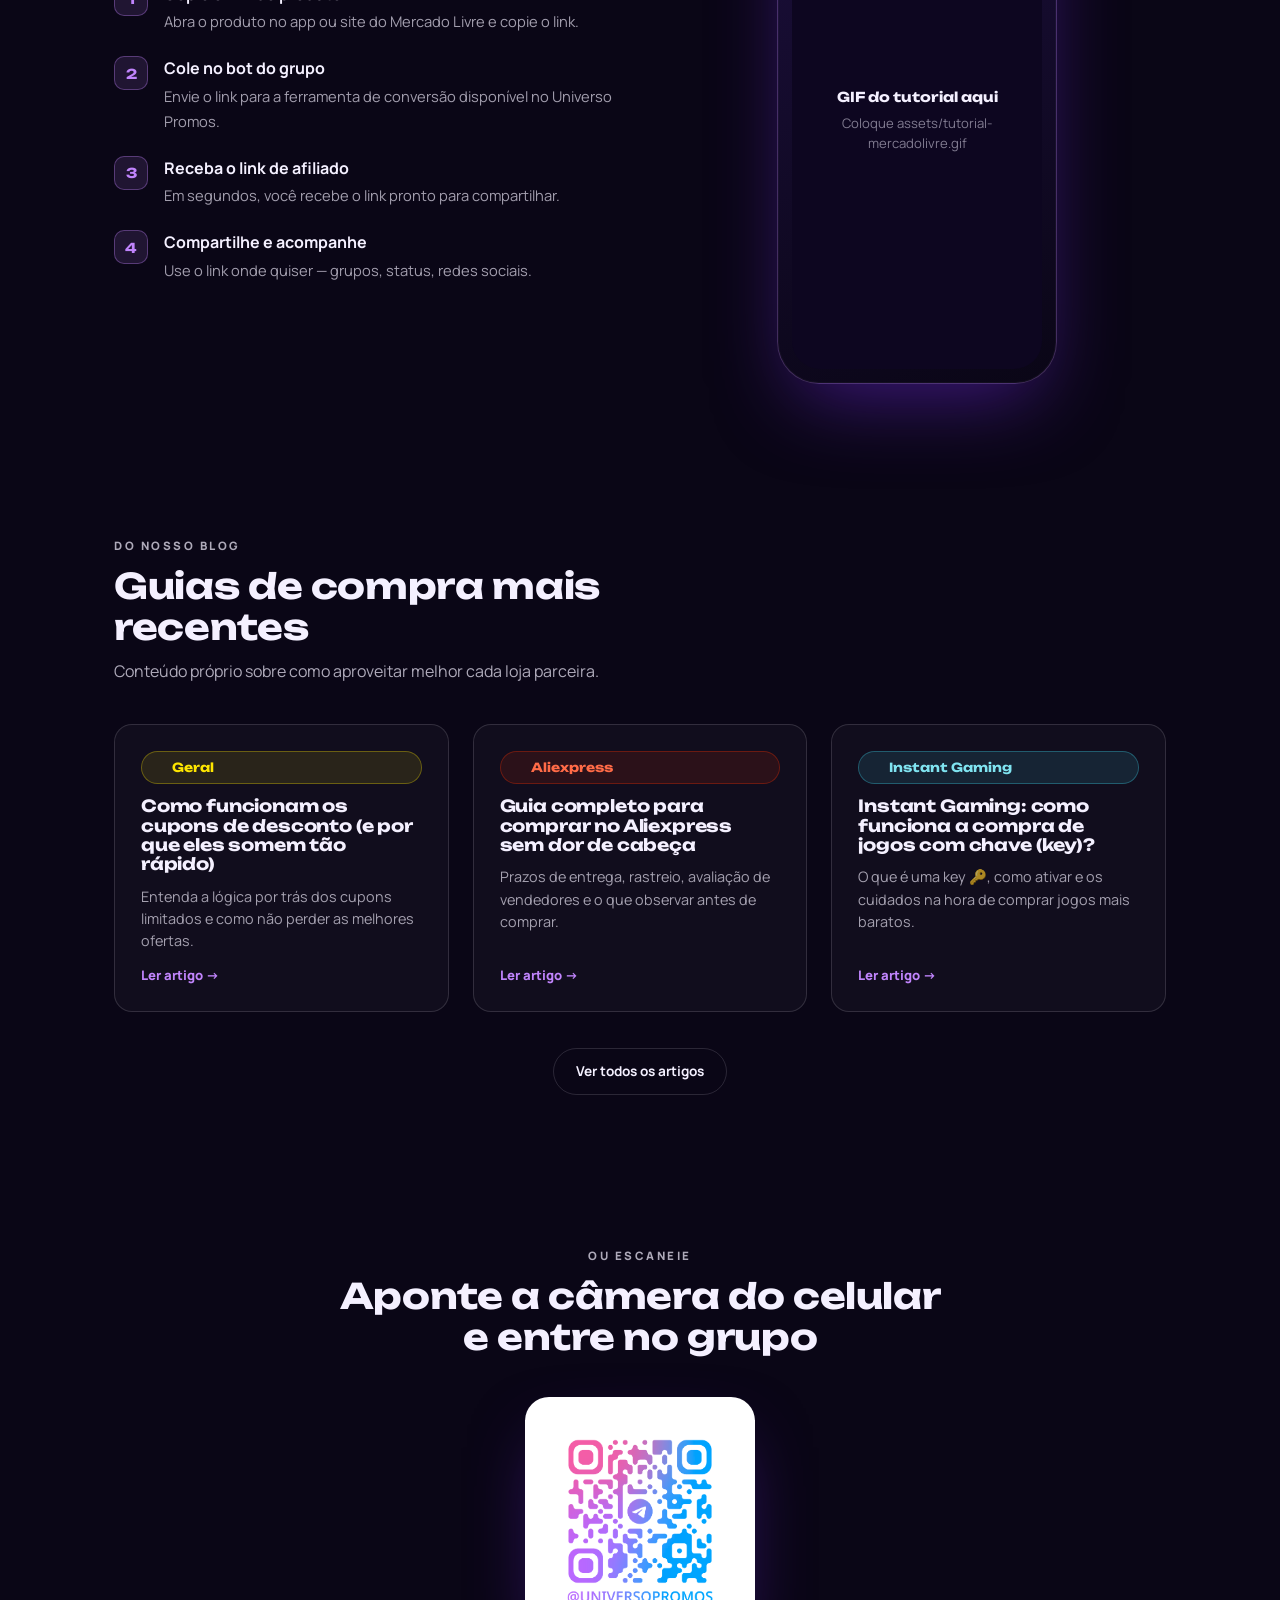
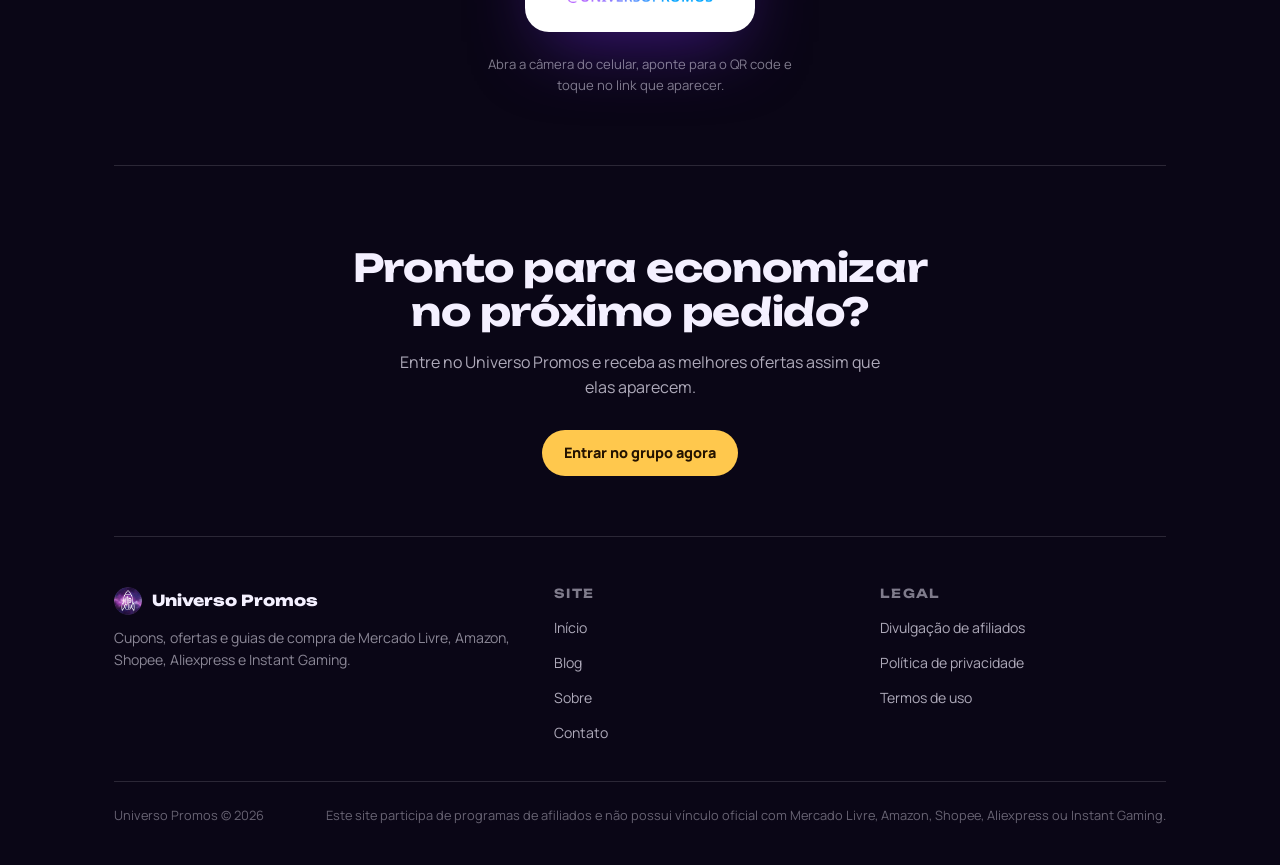
==== commit 0d25ac05: "banner nuuvem" ====
--- a/index.html
+++ b/index.html
@@ -141,7 +141,7 @@
             <div class="carousel-slide">
               <a href="https://click.linksynergy.com/fs-bin/click?id=f1vvVyLYU%2f4&offerid=1692636.125&type=3&subid=0" target="_blank" rel="noopener noreferrer nofollow">
                 <!-- Substitua o src abaixo pela imagem real do banner -->
-                <img src="assets/nuuvem_pc.jpg" alt="Nuuvem - PC Promoções" class="carousel-img" style="width:100%; max-width:725px; border-radius:10px;">
+                <img src="https://universopromos.com.br/assets/nuuvem_pc.jpg" alt="Nuuvem - PC Promoções" class="carousel-img" style="width:100%; max-width:725px; border-radius:10px;">
               </a>
               <!-- Pixel de rastreio da Rakuten (INVISÍVEL - NÃO REMOVER) -->
               <img border="0" width="1" height="1" src="https://ad.linksynergy.com/fs-bin/show?id=f1vvVyLYU%2f4&bids=1692636.125&type=3&subid=0" alt="" style="display:none;">
@@ -152,7 +152,7 @@
             <div class="carousel-slide">
               <a href="https://click.linksynergy.com/fs-bin/click?id=f1vvVyLYU%2f4&offerid=1692636.124&type=3&subid=0" target="_blank" rel="noopener noreferrer nofollow">
                 <!-- Substitua o src abaixo pela imagem real do banner -->
-                <img src="assets/nuuvem_20.jpg" alt="Nuuvem - Jogos abaixo de 20 reais" class="carousel-img" style="width:100%; max-width:725px; border-radius:10px;">
+                <img src="https://universopromos.com.br/assets/nuuvem_20.jpg" alt="Nuuvem - Jogos abaixo de 20 reais" class="carousel-img" style="width:100%; max-width:725px; border-radius:10px;">
               </a>
               <!-- Pixel de rastreio da Rakuten (INVISÍVEL - NÃO REMOVER) -->
               <img border="0" width="1" height="1" src="https://ad.linksynergy.com/fs-bin/show?id=f1vvVyLYU%2f4&bids=1692636.124&type=3&subid=0" alt="" style="display:none;">
